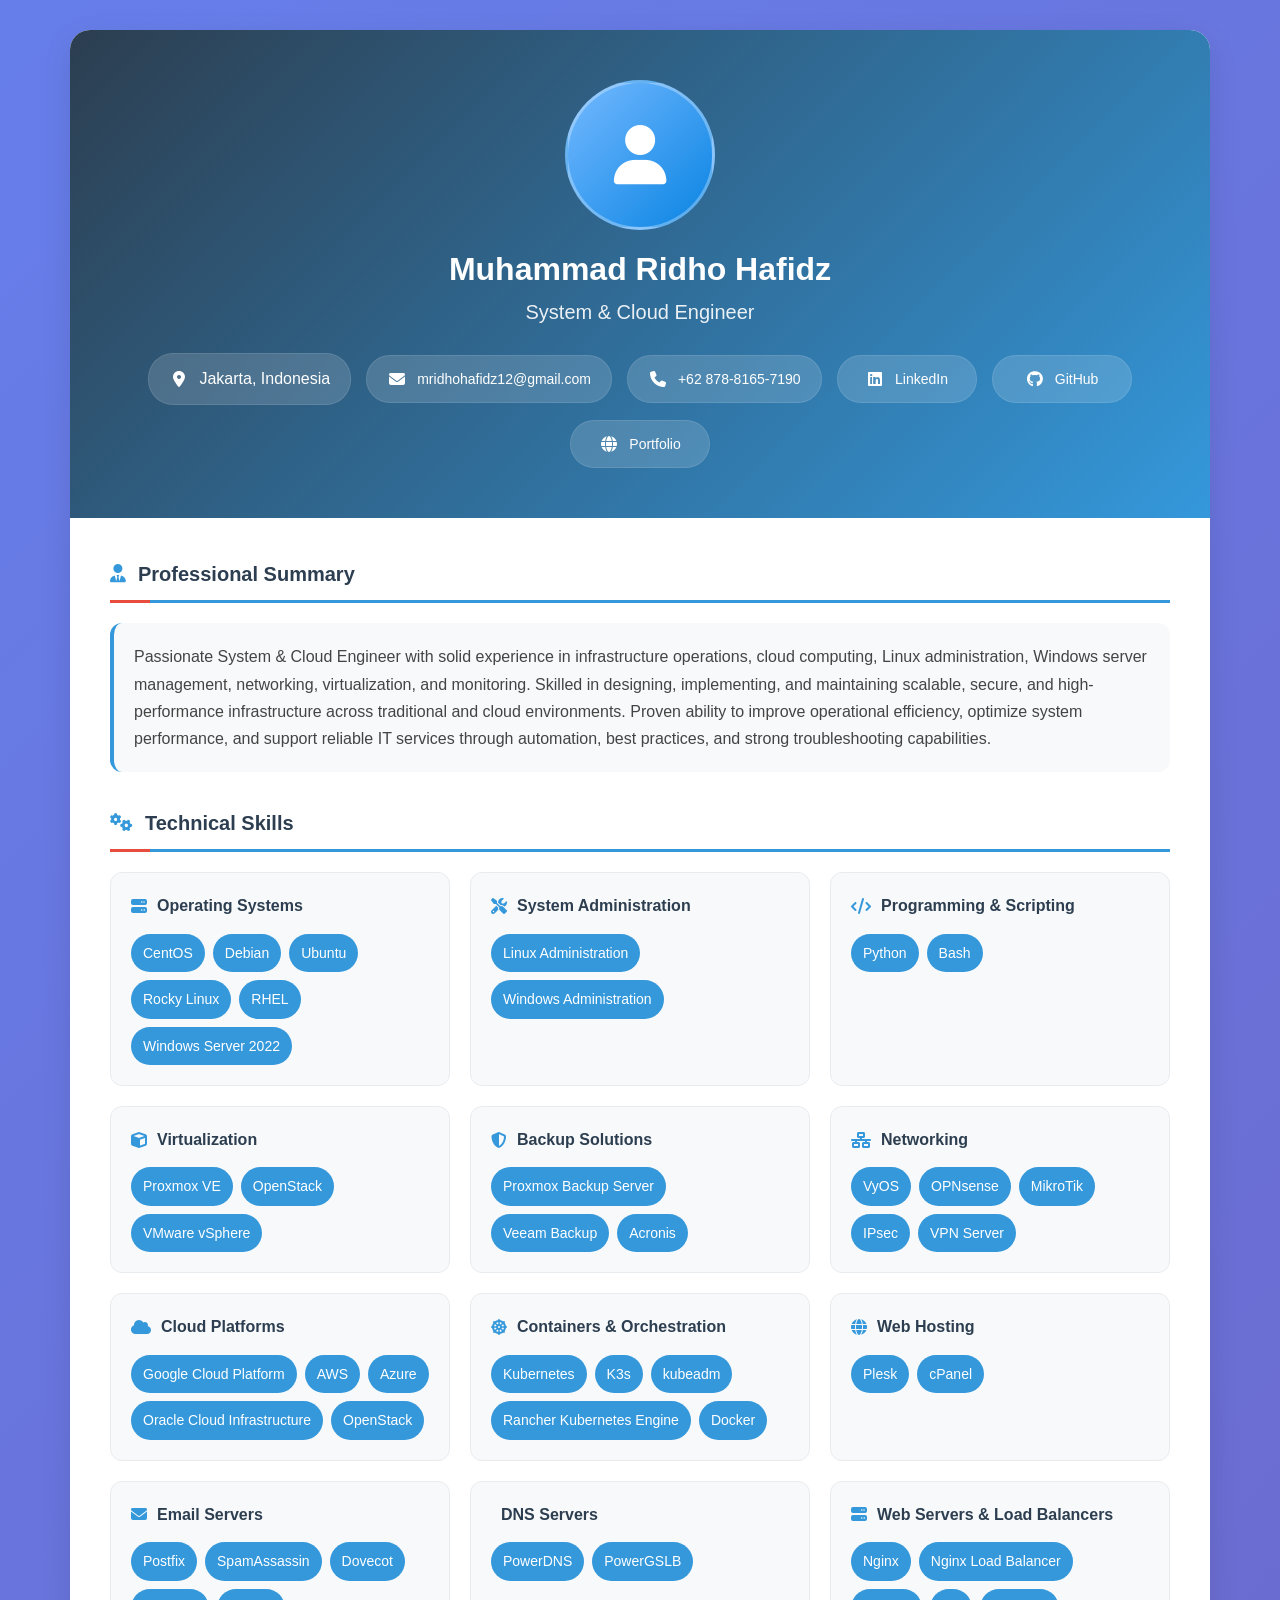
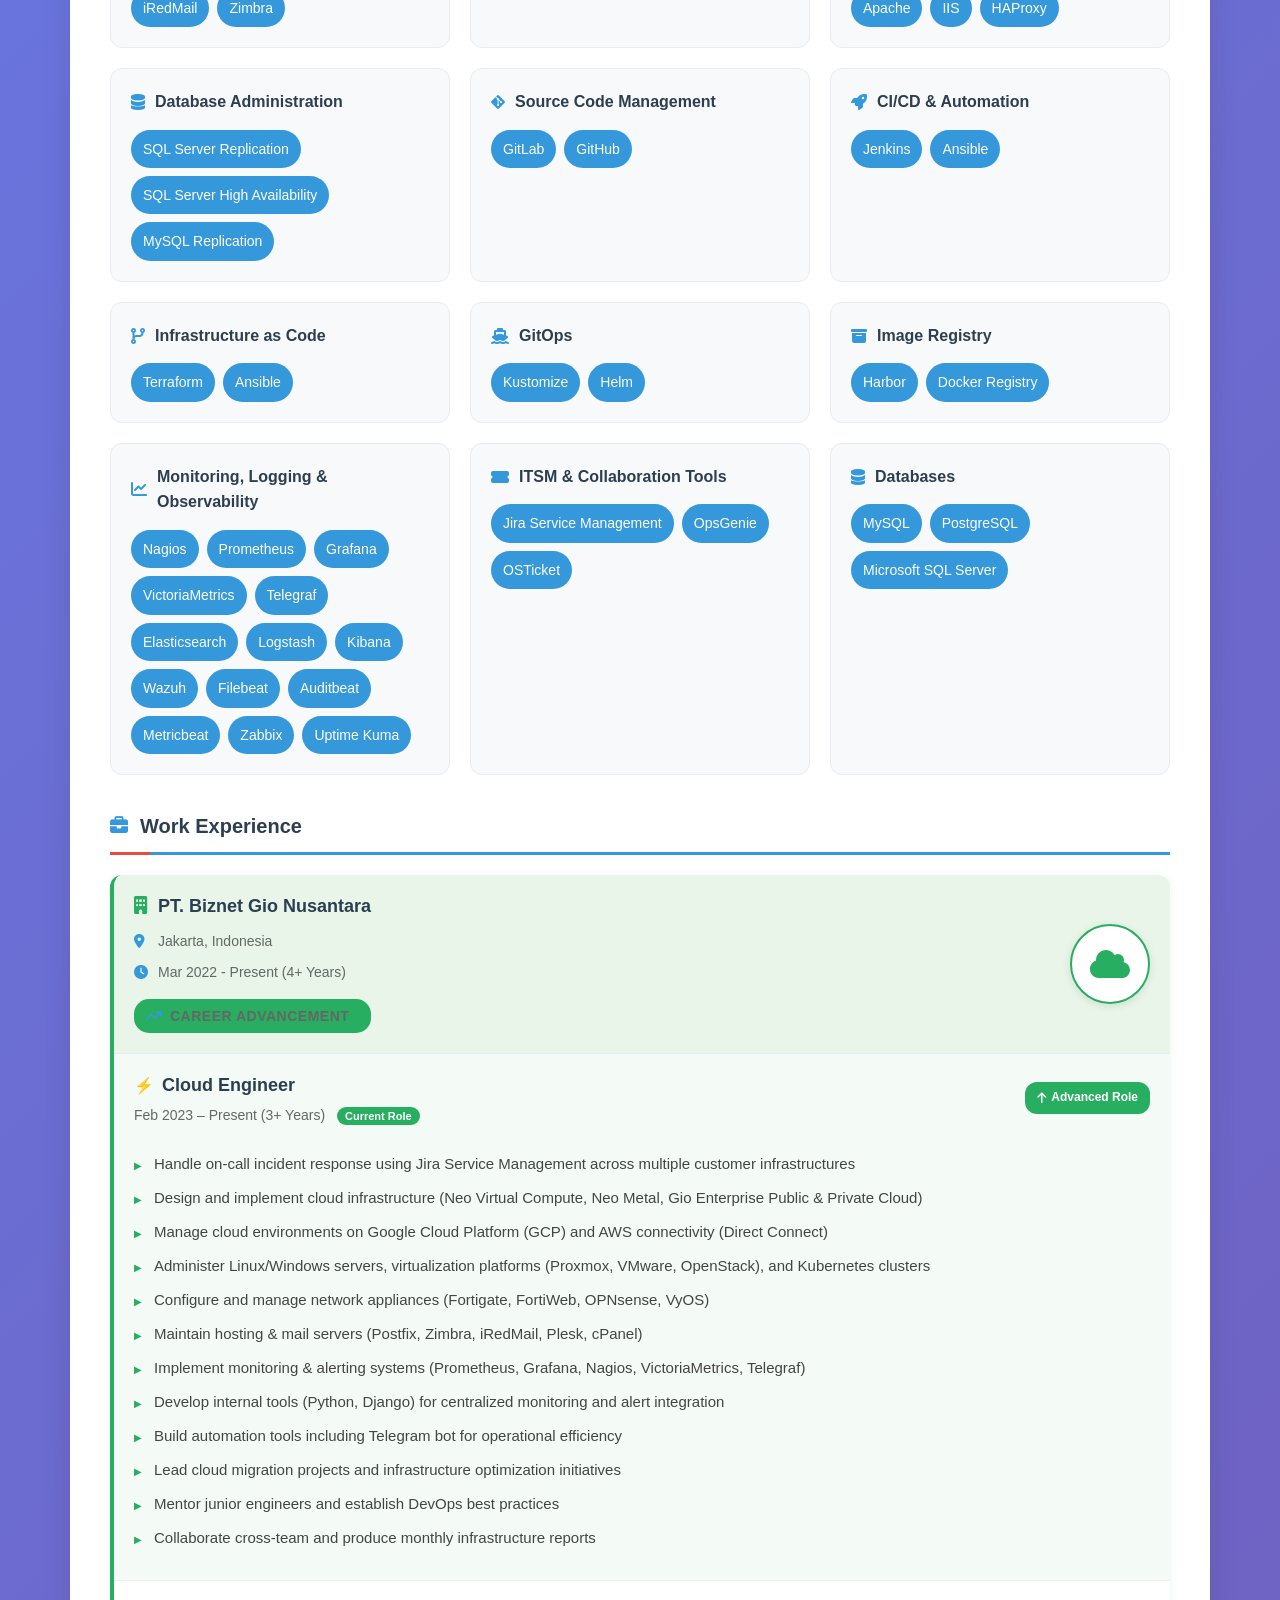
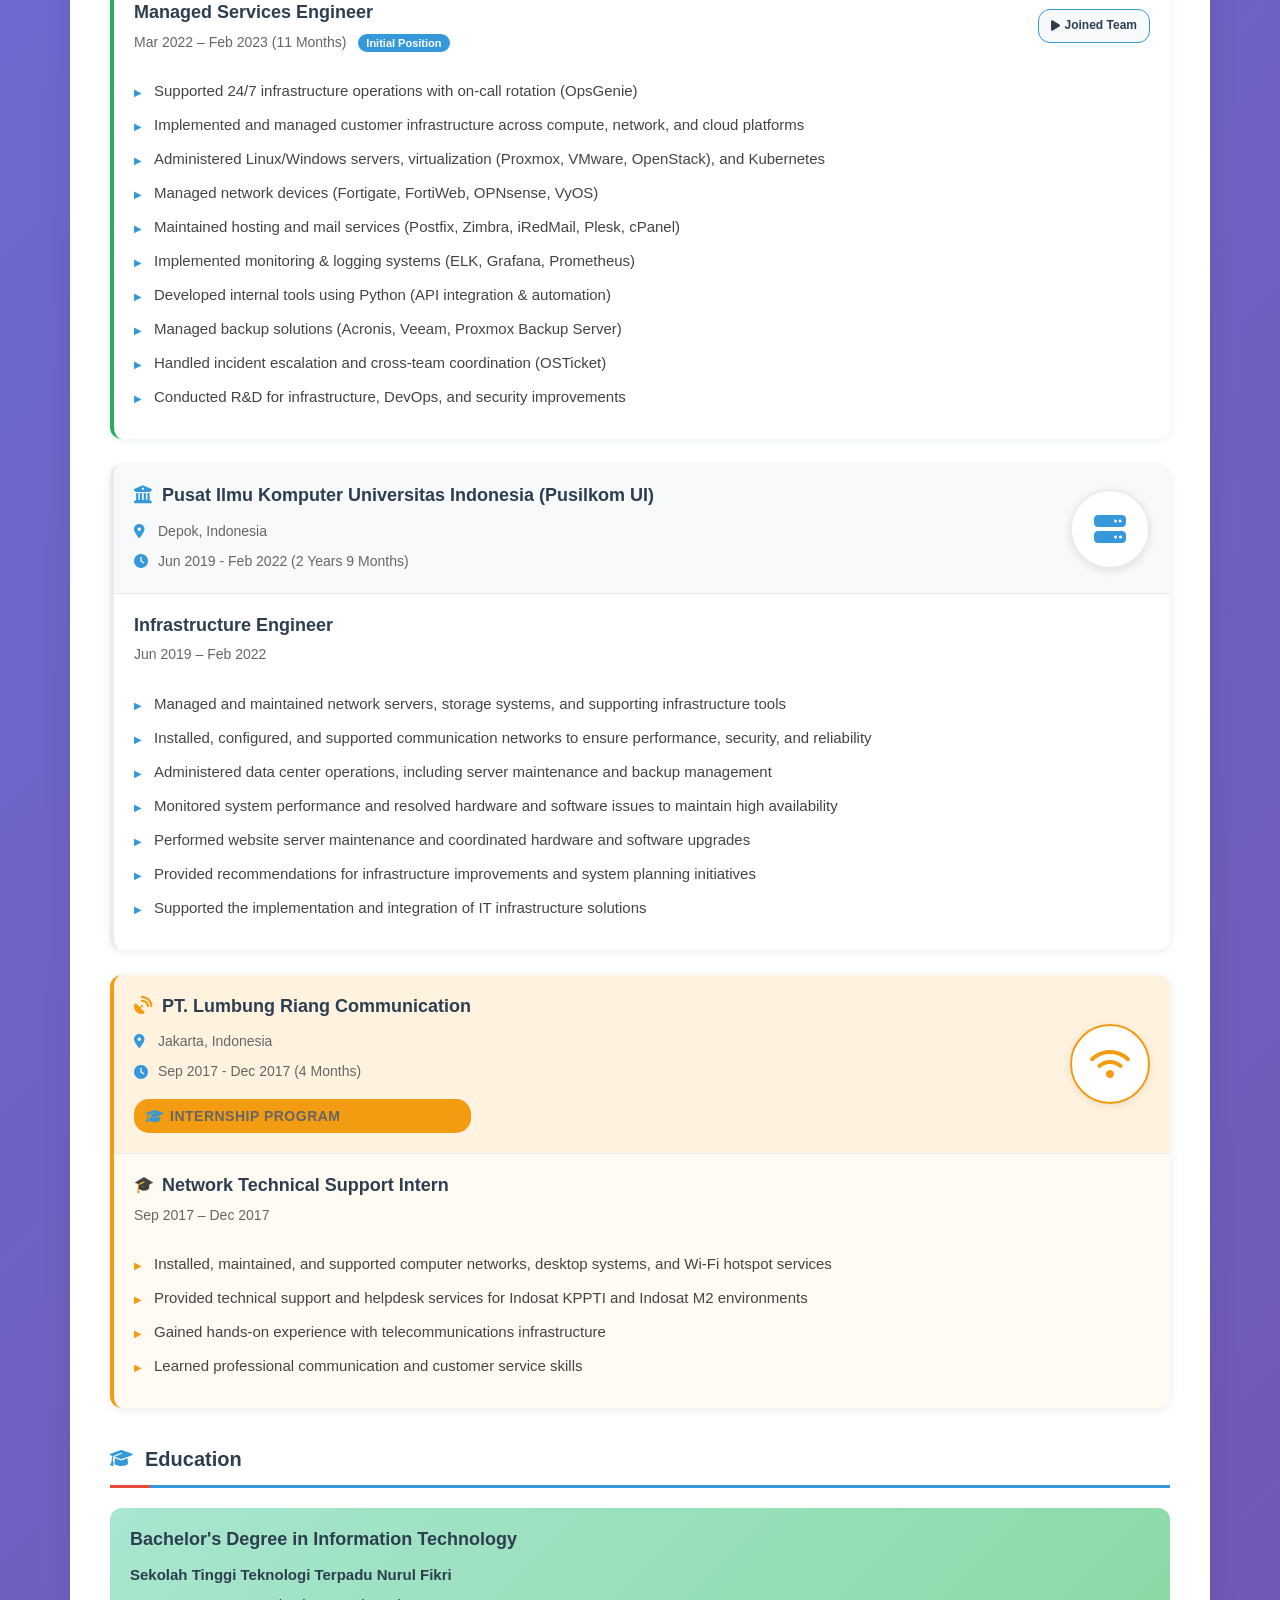
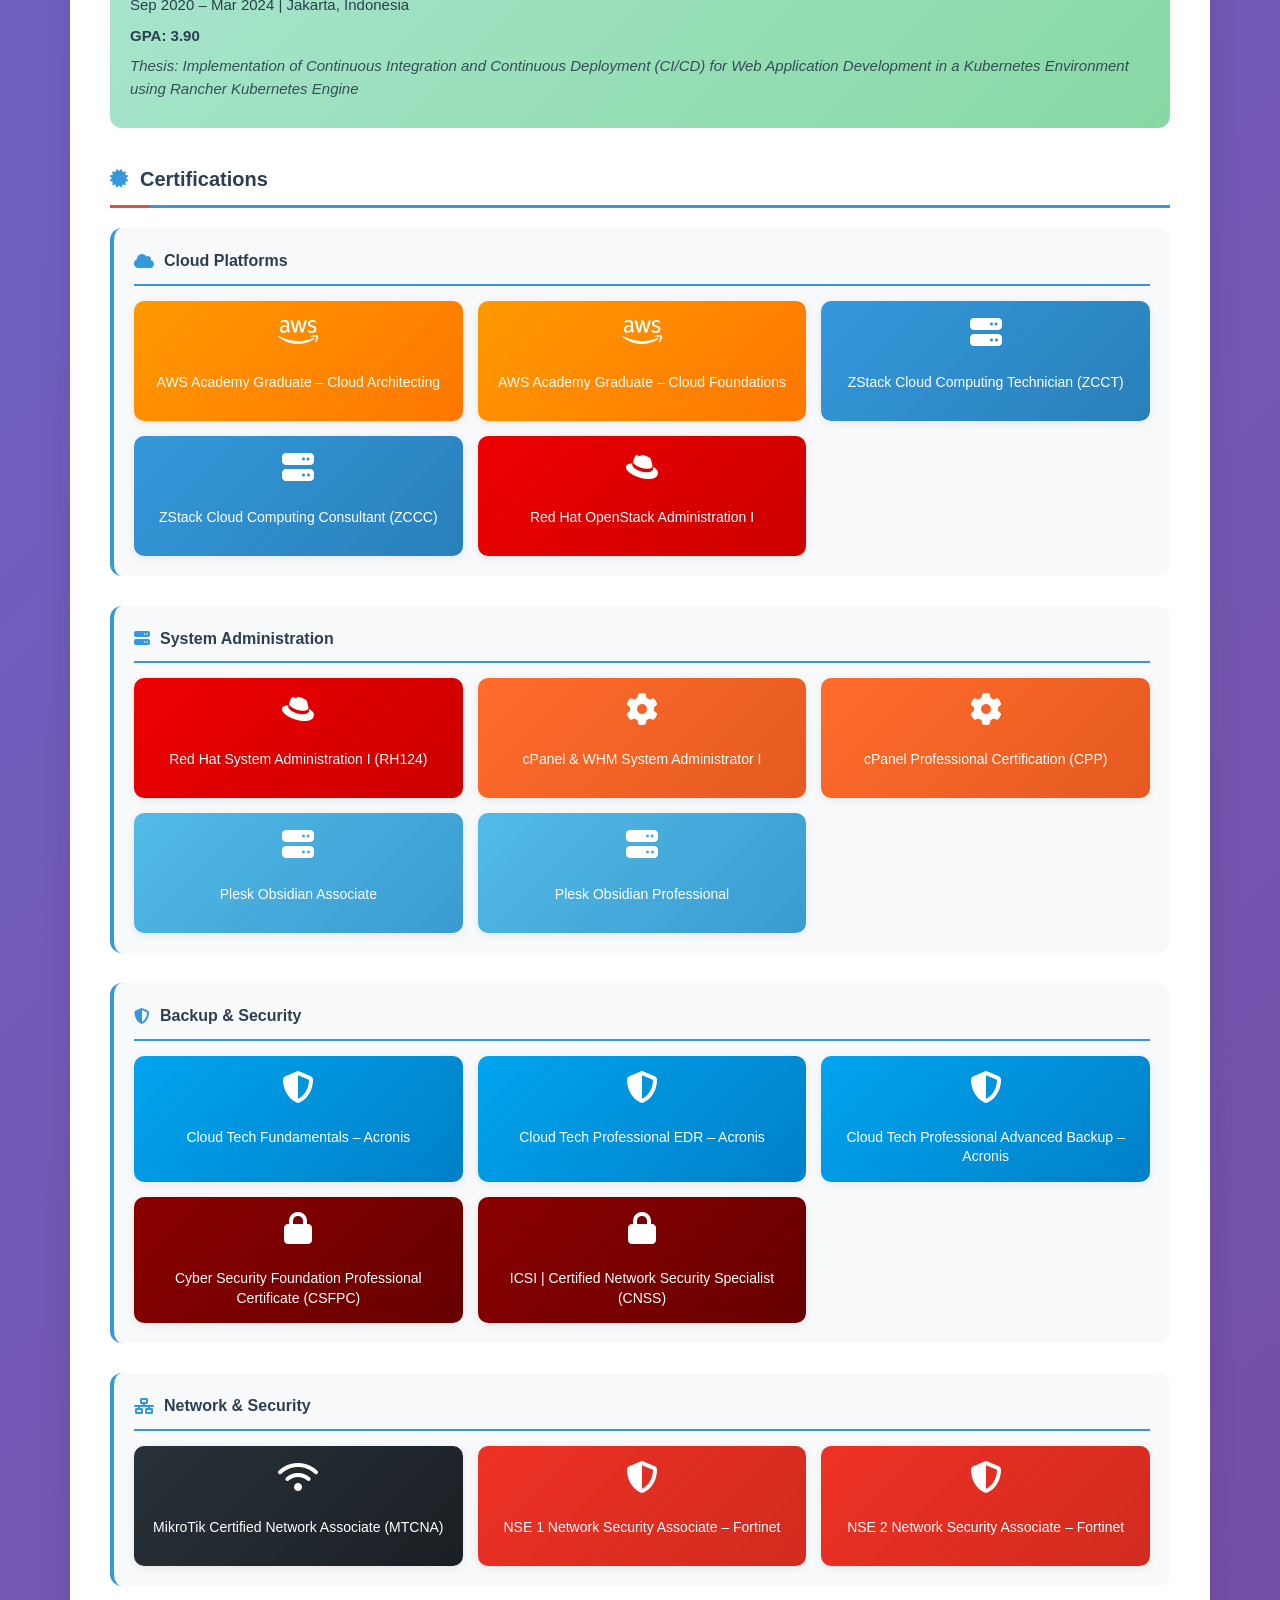
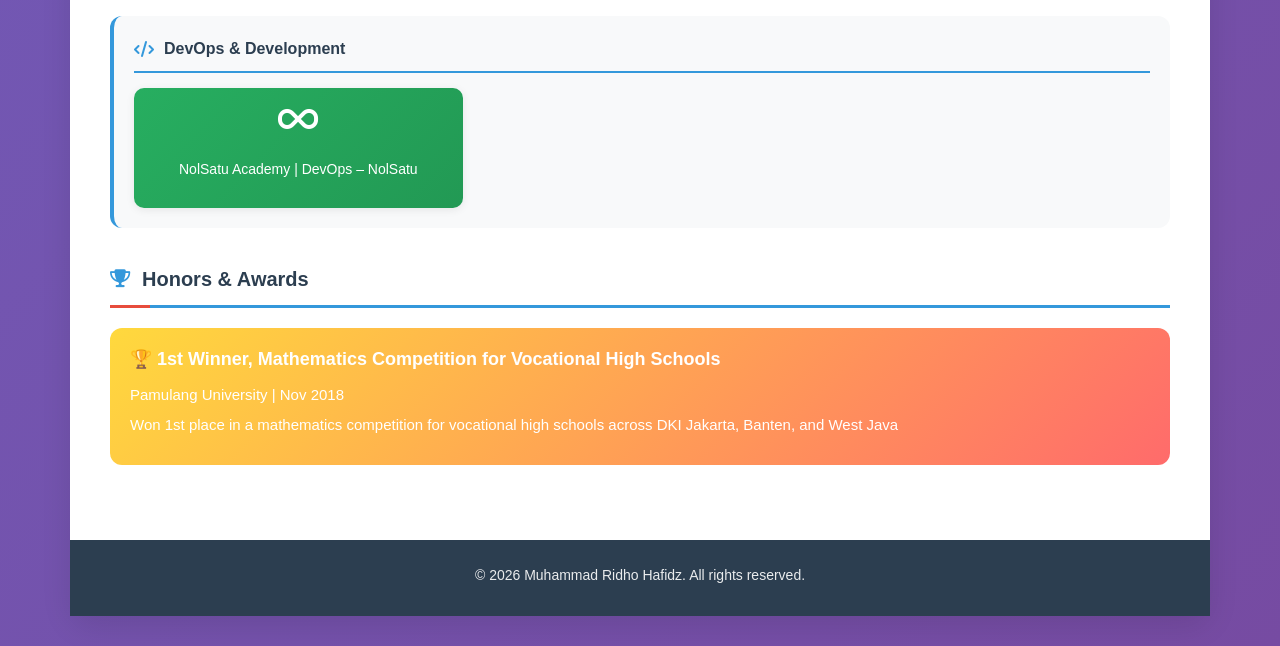
==== index.html @ f173a44b "Initial commit: Professional portfolio 2026" ====
<!DOCTYPE html>
<html lang="id">
<head>
    <meta charset="UTF-8">
    <meta name="viewport" content="width=device-width, initial-scale=1.0">
    <title>Muhammad Ridho Hafidz - System & Cloud Engineer</title>
    <meta name="description" content="Professional portfolio of Muhammad Ridho Hafidz, System & Cloud Engineer with expertise in infrastructure operations, cloud computing, and DevOps.">
    <meta name="keywords" content="System Engineer, Cloud Engineer, DevOps, Infrastructure, Kubernetes, AWS, GCP">
    <meta name="author" content="Muhammad Ridho Hafidz">
    
    <!-- Open Graph Meta Tags -->
    <meta property="og:title" content="Muhammad Ridho Hafidz - System & Cloud Engineer">
    <meta property="og:description" content="Professional portfolio showcasing expertise in cloud infrastructure and system administration">
    <meta property="og:type" content="website">
    <meta property="og:url" content="https://dosys.my.id">
    
    <!-- Favicon -->
    <link rel="icon" type="image/x-icon" href="data:image/svg+xml,<svg xmlns='http://www.w3.org/2000/svg' viewBox='0 0 100 100'><text y='.9em' font-size='90'>⚡</text></svg>">
    
    <!-- External CSS -->
    <link rel="stylesheet" href="https://cdnjs.cloudflare.com/ajax/libs/font-awesome/6.4.0/css/all.min.css">
    <link rel="stylesheet" href="assets/css/mobile.css">
</head>
<body>
    <div class="container">
        <div class="profile-card">
            <!-- Header -->
            <header class="header">
                <div class="profile-img">
                    <i class="fas fa-user"></i>
                </div>
                <h1>Muhammad Ridho Hafidz</h1>
                <h2>System & Cloud Engineer</h2>
                <div class="contact-info">
                    <div class="contact-item">
                        <i class="fas fa-map-marker-alt"></i>
                        <span>Jakarta, Indonesia</span>
                    </div>
                    <div class="contact-item">
                        <i class="fas fa-envelope"></i>
                        <a href="mailto:mridhohafidz12@gmail.com">mridhohafidz12@gmail.com</a>
                    </div>
                    <div class="contact-item">
                        <i class="fas fa-phone"></i>
                        <a href="tel:+6287881657190">+62 878-8165-7190</a>
                    </div>
                    <div class="contact-item">
                        <i class="fab fa-linkedin"></i>
                        <a href="https://linkedin.com/in/ridhohafidz" target="_blank" rel="noopener">LinkedIn</a>
                    </div>
                    <div class="contact-item">
                        <i class="fab fa-github"></i>
                        <a href="https://github.com/ridhohafidz" target="_blank" rel="noopener">GitHub</a>
                    </div>
                    <div class="contact-item">
                        <i class="fas fa-globe"></i>
                        <a href="http://dosys.my.id" target="_blank" rel="noopener">Portfolio</a>
                    </div>
                </div>
            </header>

            <!-- Main Content -->
            <main class="content">
                <!-- Professional Summary -->
                <section class="section">
                    <h3><i class="fas fa-user-tie"></i> Professional Summary</h3>
                    <div class="summary">
                        Passionate System & Cloud Engineer with solid experience in infrastructure operations, cloud computing, Linux administration, Windows server management, networking, virtualization, and monitoring. Skilled in designing, implementing, and maintaining scalable, secure, and high-performance infrastructure across traditional and cloud environments. Proven ability to improve operational efficiency, optimize system performance, and support reliable IT services through automation, best practices, and strong troubleshooting capabilities.
                    </div>
                </section>

                <!-- Technical Skills -->
                <section class="section">
                    <h3><i class="fas fa-cogs"></i> Technical Skills</h3>
                    <div class="skills-grid">
                        <div class="skill-category">
                            <h4><i class="fas fa-server"></i> Operating Systems</h4>
                            <div class="skill-tags">
                                <span class="skill-tag">CentOS</span>
                                <span class="skill-tag">Debian</span>
                                <span class="skill-tag">Ubuntu</span>
                                <span class="skill-tag">Rocky Linux</span>
                                <span class="skill-tag">RHEL</span>
                                <span class="skill-tag">Windows Server 2022</span>
                            </div>
                        </div>
                        
                        <div class="skill-category">
                            <h4><i class="fas fa-tools"></i> System Administration</h4>
                            <div class="skill-tags">
                                <span class="skill-tag">Linux Administration</span>
                                <span class="skill-tag">Windows Administration</span>
                            </div>
                        </div>

                        <div class="skill-category">
                            <h4><i class="fas fa-code"></i> Programming & Scripting</h4>
                            <div class="skill-tags">
                                <span class="skill-tag">Python</span>
                                <span class="skill-tag">Bash</span>
                            </div>
                        </div>

                        <div class="skill-category">
                            <h4><i class="fas fa-cube"></i> Virtualization</h4>
                            <div class="skill-tags">
                                <span class="skill-tag">Proxmox VE</span>
                                <span class="skill-tag">OpenStack</span>
                                <span class="skill-tag">VMware vSphere</span>
                            </div>
                        </div>

                        <div class="skill-category">
                            <h4><i class="fas fa-shield-alt"></i> Backup Solutions</h4>
                            <div class="skill-tags">
                                <span class="skill-tag">Proxmox Backup Server</span>
                                <span class="skill-tag">Veeam Backup</span>
                                <span class="skill-tag">Acronis</span>
                            </div>
                        </div>
                        
                        <div class="skill-category">
                            <h4><i class="fas fa-network-wired"></i> Networking</h4>
                            <div class="skill-tags">
                                <span class="skill-tag">VyOS</span>
                                <span class="skill-tag">OPNsense</span>
                                <span class="skill-tag">MikroTik</span>
                                <span class="skill-tag">IPsec</span>
                                <span class="skill-tag">VPN Server</span>
                            </div>
                        </div>
                        
                        <div class="skill-category">
                            <h4><i class="fas fa-cloud"></i> Cloud Platforms</h4>
                            <div class="skill-tags">
                                <span class="skill-tag">Google Cloud Platform</span>
                                <span class="skill-tag">AWS</span>
                                <span class="skill-tag">Azure</span>
                                <span class="skill-tag">Oracle Cloud Infrastructure</span>
                                <span class="skill-tag">OpenStack</span>
                            </div>
                        </div>
                        
                        <div class="skill-category">
                            <h4><i class="fas fa-dharmachakra"></i> Containers & Orchestration</h4>
                            <div class="skill-tags">
                                <span class="skill-tag">Kubernetes</span>
                                <span class="skill-tag">K3s</span>
                                <span class="skill-tag">kubeadm</span>
                                <span class="skill-tag">Rancher Kubernetes Engine</span>
                                <span class="skill-tag">Docker</span>
                            </div>
                        </div>

                        <div class="skill-category">
                            <h4><i class="fas fa-globe"></i> Web Hosting</h4>
                            <div class="skill-tags">
                                <span class="skill-tag">Plesk</span>
                                <span class="skill-tag">cPanel</span>
                            </div>
                        </div>

                        <div class="skill-category">
                            <h4><i class="fas fa-envelope"></i> Email Servers</h4>
                            <div class="skill-tags">
                                <span class="skill-tag">Postfix</span>
                                <span class="skill-tag">SpamAssassin</span>
                                <span class="skill-tag">Dovecot</span>
                                <span class="skill-tag">iRedMail</span>
                                <span class="skill-tag">Zimbra</span>
                            </div>
                        </div>

                        <div class="skill-category">
                            <h4><i class="fas fa-dns"></i> DNS Servers</h4>
                            <div class="skill-tags">
                                <span class="skill-tag">PowerDNS</span>
                                <span class="skill-tag">PowerGSLB</span>
                            </div>
                        </div>

                        <div class="skill-category">
                            <h4><i class="fas fa-server"></i> Web Servers & Load Balancers</h4>
                            <div class="skill-tags">
                                <span class="skill-tag">Nginx</span>
                                <span class="skill-tag">Nginx Load Balancer</span>
                                <span class="skill-tag">Apache</span>
                                <span class="skill-tag">IIS</span>
                                <span class="skill-tag">HAProxy</span>
                            </div>
                        </div>

                        <div class="skill-category">
                            <h4><i class="fas fa-database"></i> Database Administration</h4>
                            <div class="skill-tags">
                                <span class="skill-tag">SQL Server Replication</span>
                                <span class="skill-tag">SQL Server High Availability</span>
                                <span class="skill-tag">MySQL Replication</span>
                            </div>
                        </div>

                        <div class="skill-category">
                            <h4><i class="fab fa-git-alt"></i> Source Code Management</h4>
                            <div class="skill-tags">
                                <span class="skill-tag">GitLab</span>
                                <span class="skill-tag">GitHub</span>
                            </div>
                        </div>

                        <div class="skill-category">
                            <h4><i class="fas fa-rocket"></i> CI/CD & Automation</h4>
                            <div class="skill-tags">
                                <span class="skill-tag">Jenkins</span>
                                <span class="skill-tag">Ansible</span>
                            </div>
                        </div>

                        <div class="skill-category">
                            <h4><i class="fas fa-code-branch"></i> Infrastructure as Code</h4>
                            <div class="skill-tags">
                                <span class="skill-tag">Terraform</span>
                                <span class="skill-tag">Ansible</span>
                            </div>
                        </div>

                        <div class="skill-category">
                            <h4><i class="fas fa-ship"></i> GitOps</h4>
                            <div class="skill-tags">
                                <span class="skill-tag">Kustomize</span>
                                <span class="skill-tag">Helm</span>
                            </div>
                        </div>

                        <div class="skill-category">
                            <h4><i class="fas fa-archive"></i> Image Registry</h4>
                            <div class="skill-tags">
                                <span class="skill-tag">Harbor</span>
                                <span class="skill-tag">Docker Registry</span>
                            </div>
                        </div>
                        
                        <div class="skill-category">
                            <h4><i class="fas fa-chart-line"></i> Monitoring, Logging & Observability</h4>
                            <div class="skill-tags">
                                <span class="skill-tag">Nagios</span>
                                <span class="skill-tag">Prometheus</span>
                                <span class="skill-tag">Grafana</span>
                                <span class="skill-tag">VictoriaMetrics</span>
                                <span class="skill-tag">Telegraf</span>
                                <span class="skill-tag">Elasticsearch</span>
                                <span class="skill-tag">Logstash</span>
                                <span class="skill-tag">Kibana</span>
                                <span class="skill-tag">Wazuh</span>
                                <span class="skill-tag">Filebeat</span>
                                <span class="skill-tag">Auditbeat</span>
                                <span class="skill-tag">Metricbeat</span>
                                <span class="skill-tag">Zabbix</span>
                                <span class="skill-tag">Uptime Kuma</span>
                            </div>
                        </div>

                        <div class="skill-category">
                            <h4><i class="fas fa-ticket-alt"></i> ITSM & Collaboration Tools</h4>
                            <div class="skill-tags">
                                <span class="skill-tag">Jira Service Management</span>
                                <span class="skill-tag">OpsGenie</span>
                                <span class="skill-tag">OSTicket</span>
                            </div>
                        </div>

                        <div class="skill-category">
                            <h4><i class="fas fa-database"></i> Databases</h4>
                            <div class="skill-tags">
                                <span class="skill-tag">MySQL</span>
                                <span class="skill-tag">PostgreSQL</span>
                                <span class="skill-tag">Microsoft SQL Server</span>
                            </div>
                        </div>
                    </div>
                </section>

                <!-- Work Experience - Company Grouped (2026 VERSION) -->
                <section class="section">
                    <h3><i class="fas fa-briefcase"></i> Work Experience</h3>
                    
                    <!-- Current Company -->
                    <div class="company-section current-company">
                        <div class="company-header">
                            <div class="company-info">
                                <h4><i class="fas fa-building"></i> PT. Biznet Gio Nusantara</h4>
                                <div class="company-details">
                                    <span class="location"><i class="fas fa-map-marker-alt"></i> Jakarta, Indonesia</span>
                                    <span class="tenure"><i class="fas fa-clock"></i> Mar 2022 - Present (4+ Years)</span>
                                    <span class="promotion-badge"><i class="fas fa-arrow-trend-up"></i> Career Advancement</span>
                                </div>
                            </div>
                            <div class="company-logo">
                                <i class="fas fa-cloud"></i>
                            </div>
                        </div>

                        <div class="positions-timeline">
                            <!-- Current Position -->
                            <article class="position-item current">
                                <div class="position-header">
                                    <div class="position-info">
                                        <div class="job-title">Cloud Engineer</div>
                                        <div class="duration">
                                            Feb 2023 – Present (3+ Years)
                                            <span class="duration-badge current">Current Role</span>
                                        </div>
                                    </div>
                                    <div class="promotion-indicator">
                                        <i class="fas fa-arrow-up"></i>
                                        <span>Advanced Role</span>
                                    </div>
                                </div>
                                <ul class="job-duties">
                                    <li>Handle on-call incident response using Jira Service Management across multiple customer infrastructures</li>
                                    <li>Design and implement cloud infrastructure (Neo Virtual Compute, Neo Metal, Gio Enterprise Public & Private Cloud)</li>
                                    <li>Manage cloud environments on Google Cloud Platform (GCP) and AWS connectivity (Direct Connect)</li>
                                    <li>Administer Linux/Windows servers, virtualization platforms (Proxmox, VMware, OpenStack), and Kubernetes clusters</li>
                                    <li>Configure and manage network appliances (Fortigate, FortiWeb, OPNsense, VyOS)</li>
                                    <li>Maintain hosting & mail servers (Postfix, Zimbra, iRedMail, Plesk, cPanel)</li>
                                    <li>Implement monitoring & alerting systems (Prometheus, Grafana, Nagios, VictoriaMetrics, Telegraf)</li>
                                    <li>Develop internal tools (Python, Django) for centralized monitoring and alert integration</li>
                                    <li>Build automation tools including Telegram bot for operational efficiency</li>
                                    <li>Lead cloud migration projects and infrastructure optimization initiatives</li>
                                    <li>Mentor junior engineers and establish DevOps best practices</li>
                                    <li>Collaborate cross-team and produce monthly infrastructure reports</li>
                                </ul>
                            </article>

                            <!-- Previous Position - Same Company -->
                            <article class="position-item">
                                <div class="position-header">
                                    <div class="position-info">
                                        <div class="job-title">Managed Services Engineer</div>
                                        <div class="duration">
                                            Mar 2022 – Feb 2023 (11 Months)
                                            <span class="duration-badge">Initial Position</span>
                                        </div>
                                    </div>
                                    <div class="starting-indicator">
                                        <i class="fas fa-play"></i>
                                        <span>Joined Team</span>
                                    </div>
                                </div>
                                <ul class="job-duties">
                                    <li>Supported 24/7 infrastructure operations with on-call rotation (OpsGenie)</li>
                                    <li>Implemented and managed customer infrastructure across compute, network, and cloud platforms</li>
                                    <li>Administered Linux/Windows servers, virtualization (Proxmox, VMware, OpenStack), and Kubernetes</li>
                                    <li>Managed network devices (Fortigate, FortiWeb, OPNsense, VyOS)</li>
                                    <li>Maintained hosting and mail services (Postfix, Zimbra, iRedMail, Plesk, cPanel)</li>
                                    <li>Implemented monitoring & logging systems (ELK, Grafana, Prometheus)</li>
                                    <li>Developed internal tools using Python (API integration & automation)</li>
                                    <li>Managed backup solutions (Acronis, Veeam, Proxmox Backup Server)</li>
                                    <li>Handled incident escalation and cross-team coordination (OSTicket)</li>
                                    <li>Conducted R&D for infrastructure, DevOps, and security improvements</li>
                                </ul>
                            </article>
                        </div>
                    </div>

                    <!-- Previous Company -->
                    <div class="company-section">
                        <div class="company-header">
                            <div class="company-info">
                                <h4><i class="fas fa-university"></i> Pusat Ilmu Komputer Universitas Indonesia (Pusilkom UI)</h4>
                                <div class="company-details">
                                    <span class="location"><i class="fas fa-map-marker-alt"></i> Depok, Indonesia</span>
                                    <span class="tenure"><i class="fas fa-clock"></i> Jun 2019 - Feb 2022 (2 Years 9 Months)</span>
                                </div>
                            </div>
                            <div class="company-logo">
                                <i class="fas fa-server"></i>
                            </div>
                        </div>

                        <div class="positions-timeline">
                            <article class="position-item">
                                <div class="position-header">
                                    <div class="position-info">
                                        <div class="job-title">Infrastructure Engineer</div>
                                        <div class="duration">Jun 2019 – Feb 2022</div>
                                    </div>
                                </div>
                                <ul class="job-duties">
                                    <li>Managed and maintained network servers, storage systems, and supporting infrastructure tools</li>
                                    <li>Installed, configured, and supported communication networks to ensure performance, security, and reliability</li>
                                    <li>Administered data center operations, including server maintenance and backup management</li>
                                    <li>Monitored system performance and resolved hardware and software issues to maintain high availability</li>
                                    <li>Performed website server maintenance and coordinated hardware and software upgrades</li>
                                    <li>Provided recommendations for infrastructure improvements and system planning initiatives</li>
                                    <li>Supported the implementation and integration of IT infrastructure solutions</li>
                                </ul>
                            </article>
                        </div>
                    </div>

                    <!-- First Company/Internship -->
                    <div class="company-section internship">
                        <div class="company-header">
                            <div class="company-info">
                                <h4><i class="fas fa-satellite-dish"></i> PT. Lumbung Riang Communication</h4>
                                <div class="company-details">
                                    <span class="location"><i class="fas fa-map-marker-alt"></i> Jakarta, Indonesia</span>
                                    <span class="tenure"><i class="fas fa-clock"></i> Sep 2017 - Dec 2017 (4 Months)</span>
                                    <span class="internship-badge"><i class="fas fa-graduation-cap"></i> Internship Program</span>
                                </div>
                            </div>
                            <div class="company-logo">
                                <i class="fas fa-wifi"></i>
                            </div>
                        </div>

                        <div class="positions-timeline">
                            <article class="position-item intern">
                                <div class="position-header">
                                    <div class="position-info">
                                        <div class="job-title">Network Technical Support Intern</div>
                                        <div class="duration">Sep 2017 – Dec 2017</div>
                                    </div>
                                </div>
                                <ul class="job-duties">
                                    <li>Installed, maintained, and supported computer networks, desktop systems, and Wi-Fi hotspot services</li>
                                    <li>Provided technical support and helpdesk services for Indosat KPPTI and Indosat M2 environments</li>
                                    <li>Gained hands-on experience with telecommunications infrastructure</li>
                                    <li>Learned professional communication and customer service skills</li>
                                </ul>
                            </article>
                        </div>
                    </div>
                </section>

                <!-- Education -->
                <section class="section">
                    <h3><i class="fas fa-graduation-cap"></i> Education</h3>
                    <div class="education-card">
                        <h4>Bachelor's Degree in Information Technology</h4>
                        <p><strong>Sekolah Tinggi Teknologi Terpadu Nurul Fikri</strong></p>
                        <p>Sep 2020 – Mar 2024 | Jakarta, Indonesia</p>
                        <p><strong>GPA: 3.90</strong></p>
                        <p><em>Thesis: Implementation of Continuous Integration and Continuous Deployment (CI/CD) for Web Application Development in a Kubernetes Environment using Rancher Kubernetes Engine</em></p>
                    </div>
                </section>

                <!-- Certifications - Complete -->
                <section class="section">
                    <h3><i class="fas fa-certificate"></i> Certifications</h3>

                    <!-- Cloud Platforms -->
                    <div class="cert-category">
                        <h4><i class="fas fa-cloud"></i> Cloud Platforms</h4>
                        <div class="cert-grid">
                            <div class="cert-item aws">
                                <i class="fab fa-aws"></i>
                                <span>AWS Academy Graduate – Cloud Architecting</span>
                            </div>
                            <div class="cert-item aws">
                                <i class="fab fa-aws"></i>
                                <span>AWS Academy Graduate – Cloud Foundations</span>
                            </div>
                            <div class="cert-item cloud">
                                <i class="fas fa-server"></i>
                                <span>ZStack Cloud Computing Technician (ZCCT)</span>
                            </div>
                            <div class="cert-item cloud">
                                <i class="fas fa-server"></i>
                                <span>ZStack Cloud Computing Consultant (ZCCC)</span>
                            </div>
                            <div class="cert-item redhat">
                                <i class="fab fa-redhat"></i>
                                <span>Red Hat OpenStack Administration I</span>
                            </div>
                        </div>
                    </div>

                    <!-- System Administration -->
                    <div class="cert-category">
                        <h4><i class="fas fa-server"></i> System Administration</h4>
                        <div class="cert-grid">
                            <div class="cert-item redhat">
                                <i class="fab fa-redhat"></i>
                                <span>Red Hat System Administration I (RH124)</span>
                            </div>
                            <div class="cert-item cpanel">
                                <i class="fas fa-cog"></i>
                                <span>cPanel & WHM System Administrator I</span>
                            </div>
                            <div class="cert-item cpanel">
                                <i class="fas fa-cog"></i>
                                <span>cPanel Professional Certification (CPP)</span>
                            </div>
                            <div class="cert-item plesk">
                                <i class="fas fa-server"></i>
                                <span>Plesk Obsidian Associate</span>
                            </div>
                            <div class="cert-item plesk">
                                <i class="fas fa-server"></i>
                                <span>Plesk Obsidian Professional</span>
                            </div>
                        </div>
                    </div>

                    <!-- Backup & Security -->
                    <div class="cert-category">
                        <h4><i class="fas fa-shield-alt"></i> Backup & Security</h4>
                        <div class="cert-grid">
                            <div class="cert-item acronis">
                                <i class="fas fa-shield-alt"></i>
                                <span>Cloud Tech Fundamentals – Acronis</span>
                            </div>
                            <div class="cert-item acronis">
                                <i class="fas fa-shield-alt"></i>
                                <span>Cloud Tech Professional EDR – Acronis</span>
                            </div>
                            <div class="cert-item acronis">
                                <i class="fas fa-shield-alt"></i>
                                <span>Cloud Tech Professional Advanced Backup – Acronis</span>
                            </div>
                            <div class="cert-item security">
                                <i class="fas fa-lock"></i>
                                <span>Cyber Security Foundation Professional Certificate (CSFPC)</span>
                            </div>
                            <div class="cert-item security">
                                <i class="fas fa-lock"></i>
                                <span>ICSI | Certified Network Security Specialist (CNSS)</span>
                            </div>
                        </div>
                    </div>

                    <!-- Network & Security -->
                    <div class="cert-category">
                        <h4><i class="fas fa-network-wired"></i> Network & Security</h4>
                        <div class="cert-grid">
                            <div class="cert-item mikrotik">
                                <i class="fas fa-wifi"></i>
                                <span>MikroTik Certified Network Associate (MTCNA)</span>
                            </div>
                            <div class="cert-item fortinet">
                                <i class="fas fa-shield-alt"></i>
                                <span>NSE 1 Network Security Associate – Fortinet</span>
                            </div>
                            <div class="cert-item fortinet">
                                <i class="fas fa-shield-alt"></i>
                                <span>NSE 2 Network Security Associate – Fortinet</span>
                            </div>
                        </div>
                    </div>

                    <!-- DevOps & Development -->
                    <div class="cert-category">
                        <h4><i class="fas fa-code"></i> DevOps & Development</h4>
                        <div class="cert-grid">
                            <div class="cert-item devops">
                                <i class="fas fa-infinity"></i>
                                <span>NolSatu Academy | DevOps – NolSatu</span>
                            </div>
                        </div>
                    </div>
                </section>

                <!-- Honors & Awards -->
                <section class="section">
                    <h3><i class="fas fa-trophy"></i> Honors & Awards</h3>
                    <div class="award-card">
                        <h4>🏆 1st Winner, Mathematics Competition for Vocational High Schools</h4>
                        <p>Pamulang University | Nov 2018</p>
                        <p>Won 1st place in a mathematics competition for vocational high schools across DKI Jakarta, Banten, and West Java</p>
                    </div>
                </section>
            </main>

            <!-- Footer -->
            <footer class="footer">
                <p>&copy; 2026 Muhammad Ridho Hafidz. All rights reserved.</p>
            </footer>
        </div>
    </div>

    <!-- External JavaScript -->
    <script src="assets/js/script.js"></script>
</body>
</html>
---- assets/css/mobile.css ----
/* ===================================
   MOBILE-FIRST PORTFOLIO CSS
   100% OPTIMIZED FOR MOBILE UX
   ================================== */

/* RESET & BASE */
* {
    margin: 0;
    padding: 0;
    box-sizing: border-box;
    -webkit-tap-highlight-color: transparent;
}

html {
    font-size: 16px;
    -webkit-text-size-adjust: 100%;
    scroll-behavior: smooth;
}

body {
    font-family: -apple-system, BlinkMacSystemFont, "Segoe UI", Roboto, "Helvetica Neue", Arial, sans-serif;
    line-height: 1.6;
    color: #333;
    background: linear-gradient(135deg, #667eea 0%, #764ba2 100%);
    margin: 0;
    padding: 0;
    min-height: 100vh;
    -webkit-font-smoothing: antialiased;
}

/* ===================================
   MOBILE CONTAINER
   ================================== */
.container {
    width: 100%;
    min-height: 100vh;
    padding: 0;
    margin: 0;
}

.profile-card {
    background: #ffffff;
    margin: 0;
    min-height: 100vh;
    border-radius: 0;
    box-shadow: none;
}

/* ===================================
   MOBILE HEADER
   ================================== */
.header {
    background: linear-gradient(135deg, #2c3e50 0%, #3498db 100%);
    color: white;
    padding: 30px 20px;
    text-align: center;
}

.profile-img {
    width: 100px;
    height: 100px;
    border-radius: 50%;
    background: linear-gradient(135deg, #74b9ff, #0984e3);
    margin: 0 auto 20px;
    display: flex;
    align-items: center;
    justify-content: center;
    font-size: 40px;
    color: white;
    border: 3px solid rgba(255,255,255,0.3);
}

.header h1 {
    font-size: 24px;
    font-weight: 700;
    margin-bottom: 8px;
    line-height: 1.2;
}

.header h2 {
    font-size: 16px;
    font-weight: 400;
    opacity: 0.9;
    margin-bottom: 25px;
}

/* MOBILE CONTACT - STACKED LAYOUT */
.contact-info {
    display: flex;
    flex-direction: column;
    gap: 12px;
    align-items: center;
    max-width: 280px;
    margin: 0 auto;
}

.contact-item {
    display: flex;
    align-items: center;
    justify-content: center;
    gap: 10px;
    background: rgba(255,255,255,0.15);
    padding: 12px 20px;
    border-radius: 25px;
    width: 100%;
    min-height: 48px;
    transition: all 0.2s ease;
    cursor: pointer;
    border: 1px solid rgba(255,255,255,0.1);
}

.contact-item:active {
    background: rgba(255,255,255,0.25);
    transform: scale(0.98);
}

.contact-item a {
    color: white;
    text-decoration: none;
    font-size: 14px;
    font-weight: 500;
}

.contact-item i {
    font-size: 16px;
    width: 20px;
    text-align: center;
}

/* ===================================
   MOBILE CONTENT
   ================================== */
.content {
    padding: 25px 20px;
}

.section {
    margin-bottom: 35px;
}

.section h3 {
    color: #2c3e50;
    font-size: 20px;
    font-weight: 700;
    margin-bottom: 20px;
    padding-bottom: 10px;
    border-bottom: 3px solid #3498db;
    display: flex;
    align-items: center;
    gap: 12px;
    position: relative;
}

.section h3::after {
    content: '';
    position: absolute;
    bottom: -3px;
    left: 0;
    width: 40px;
    height: 3px;
    background: #e74c3c;
}

.section h3 i {
    color: #3498db;
    font-size: 18px;
}

/* ===================================
   MOBILE PROFESSIONAL SUMMARY
   ================================== */
.summary {
    background: #f8f9fa;
    padding: 20px;
    border-radius: 12px;
    border-left: 4px solid #3498db;
    font-size: 16px;
    line-height: 1.7;
    text-align: left;
    color: #444;
}

/* ===================================
   MOBILE SKILLS
   ================================== */
.skills-grid {
    display: flex;
    flex-direction: column;
    gap: 20px;
}

.skill-category {
    background: #f8f9fa;
    padding: 20px;
    border-radius: 12px;
    border: 1px solid #e9ecef;
}

.skill-category h4 {
    color: #2c3e50;
    font-size: 16px;
    font-weight: 600;
    margin-bottom: 15px;
    display: flex;
    align-items: center;
    gap: 10px;
}

.skill-category h4 i {
    color: #3498db;
    font-size: 16px;
}

.skill-tags {
    display: flex;
    flex-wrap: wrap;
    gap: 8px;
}

.skill-tag {
    background: #3498db;
    color: white;
    padding: 8px 12px;
    border-radius: 20px;
    font-size: 14px;
    font-weight: 500;
    border: none;
    cursor: pointer;
    transition: all 0.2s ease;
    min-height: 36px;
    display: flex;
    align-items: center;
}

.skill-tag:active {
    background: #2980b9;
    transform: scale(0.95);
}

/* ===================================
   MOBILE WORK EXPERIENCE
   ================================== */
.company-section {
    background: white;
    margin-bottom: 25px;
    border-radius: 12px;
    box-shadow: 0 2px 10px rgba(0,0,0,0.08);
    border-left: 4px solid #e9ecef;
    overflow: hidden;
}

.company-section.current-company {
    border-left-color: #27ae60;
    box-shadow: 0 2px 10px rgba(39, 174, 96, 0.1);
}

.company-section.internship {
    border-left-color: #f39c12;
}

.company-header {
    background: #f8f9fa;
    padding: 20px;
    border-bottom: 1px solid #e9ecef;
}

.current-company .company-header {
    background: #e8f5e8;
}

.internship .company-header {
    background: #fff3e0;
}

.company-info h4 {
    color: #2c3e50;
    font-size: 18px;
    font-weight: 700;
    line-height: 1.3;
    margin-bottom: 12px;
    display: flex;
    align-items: flex-start;
    gap: 10px;
}

.company-info h4 i {
    color: #3498db;
    font-size: 18px;
    margin-top: 2px;
    flex-shrink: 0;
}

.current-company .company-info h4 i {
    color: #27ae60;
}

.internship .company-info h4 i {
    color: #f39c12;
}

.company-details {
    display: flex;
    flex-direction: column;
    gap: 8px;
}

.company-details span {
    display: flex;
    align-items: center;
    gap: 8px;
    font-size: 14px;
    color: #666;
}

.company-details i {
    width: 16px;
    font-size: 14px;
    color: #3498db;
    flex-shrink: 0;
}

.company-logo {
    width: 60px;
    height: 60px;
    background: white;
    border-radius: 50%;
    display: flex;
    align-items: center;
    justify-content: center;
    font-size: 24px;
    color: #3498db;
    border: 2px solid #e9ecef;
    margin: 15px auto 0;
    box-shadow: 0 2px 8px rgba(0,0,0,0.1);
}

.current-company .company-logo {
    color: #27ae60;
    border-color: #27ae60;
}

.internship .company-logo {
    color: #f39c12;
    border-color: #f39c12;
}

.promotion-badge, .internship-badge {
    background: #27ae60;
    color: white;
    padding: 6px 12px;
    border-radius: 15px;
    font-size: 12px;
    font-weight: 600;
    text-transform: uppercase;
    letter-spacing: 0.5px;
    display: inline-block;
    margin-top: 8px;
}

.internship-badge {
    background: #f39c12;
}

/* MOBILE POSITIONS */
.position-item {
    padding: 20px;
    border-bottom: 1px solid #f0f0f0;
}

.position-item:last-child {
    border-bottom: none;
}

.position-item.current {
    background: rgba(39, 174, 96, 0.05);
}

.position-item.intern {
    background: rgba(243, 156, 18, 0.05);
}

.position-header {
    margin-bottom: 15px;
}

.job-title {
    color: #2c3e50;
    font-size: 18px;
    font-weight: 700;
    margin-bottom: 8px;
    line-height: 1.3;
    display: flex;
    align-items: center;
    gap: 8px;
}

.position-item.current .job-title::before {
    content: '⚡';
    font-size: 16px;
}

.position-item.intern .job-title::before {
    content: '🎓';
    font-size: 16px;
}

.duration {
    font-size: 14px;
    color: #666;
    margin-bottom: 12px;
    line-height: 1.4;
}

.duration-badge {
    background: #3498db;
    color: white;
    padding: 3px 8px;
    border-radius: 10px;
    font-size: 11px;
    font-weight: 600;
    margin-left: 8px;
}

.duration-badge.current {
    background: #27ae60;
}

.promotion-indicator, .starting-indicator {
    display: inline-flex;
    align-items: center;
    gap: 5px;
    padding: 6px 12px;
    border-radius: 12px;
    font-size: 12px;
    font-weight: 600;
    margin-top: 8px;
}

.promotion-indicator {
    background: #27ae60;
    color: white;
}

.starting-indicator {
    background: #f8f9fa;
    color: #2c3e50;
    border: 1px solid #3498db;
}

/* MOBILE JOB DUTIES */
.job-duties {
    list-style: none;
    margin: 0;
}

.job-duties li {
    font-size: 15px;
    line-height: 1.6;
    margin-bottom: 10px;
    padding-left: 20px;
    position: relative;
    text-align: left;
    color: #444;
}

.job-duties li::before {
    content: '▶';
    color: #3498db;
    font-size: 10px;
    position: absolute;
    left: 0;
    top: 6px;
}

.position-item.current .job-duties li::before {
    color: #27ae60;
}

.position-item.intern .job-duties li::before {
    color: #f39c12;
}

/* ===================================
   MOBILE EDUCATION
   ================================== */
.education-card {
    background: linear-gradient(135deg, #a8e6cf 0%, #88d8a3 100%);
    padding: 20px;
    border-radius: 12px;
    color: #2c3e50;
}

.education-card h4 {
    font-size: 18px;
    font-weight: 700;
    margin-bottom: 12px;
    line-height: 1.3;
}

.education-card p {
    font-size: 15px;
    margin-bottom: 8px;
    line-height: 1.5;
}

.education-card strong {
    font-weight: 600;
}

.education-card em {
    font-style: italic;
    opacity: 0.9;
}

/* ===================================
   MOBILE CERTIFICATIONS
   ================================== */
.cert-category {
    margin-bottom: 30px;
    background: #f8f9fa;
    padding: 20px;
    border-radius: 12px;
    border-left: 4px solid #3498db;
}

.cert-category h4 {
    color: #2c3e50;
    font-size: 16px;
    font-weight: 700;
    margin-bottom: 15px;
    padding-bottom: 10px;
    border-bottom: 2px solid #3498db;
    display: flex;
    align-items: center;
    gap: 10px;
}

.cert-category h4 i {
    color: #3498db;
    font-size: 16px;
}

.cert-grid {
    display: flex;
    flex-direction: column;
    gap: 12px;
}

.cert-item {
    background: white;
    padding: 15px;
    border-radius: 10px;
    box-shadow: 0 2px 8px rgba(0,0,0,0.08);
    display: flex;
    align-items: center;
    gap: 15px;
    cursor: pointer;
    transition: all 0.2s ease;
    min-height: 60px;
}

.cert-item:active {
    transform: translateY(-2px);
    box-shadow: 0 4px 12px rgba(0,0,0,0.12);
}

.cert-item i {
    font-size: 20px;
    width: 30px;
    text-align: center;
    flex-shrink: 0;
}

.cert-item span {
    font-size: 14px;
    line-height: 1.4;
    font-weight: 500;
    text-align: left;
    flex: 1;
}

/* BRAND COLORS */
.cert-item.aws { background: linear-gradient(135deg, #ff9900, #ff7700); color: white; }
.cert-item.redhat { background: linear-gradient(135deg, #ee0000, #cc0000); color: white; }
.cert-item.acronis { background: linear-gradient(135deg, #00a4ef, #0080c7); color: white; }
.cert-item.security { background: linear-gradient(135deg, #8b0000, #660000); color: white; }
.cert-item.mikrotik { background: linear-gradient(135deg, #293239, #1a1f23); color: white; }
.cert-item.fortinet { background: linear-gradient(135deg, #ee3124, #d12b1f); color: white; }
.cert-item.cpanel { background: linear-gradient(135deg, #ff6c2c, #e55a1f); color: white; }
.cert-item.plesk { background: linear-gradient(135deg, #52bbe6, #3a9bd1); color: white; }
.cert-item.cloud { background: linear-gradient(135deg, #3498db, #2980b9); color: white; }
.cert-item.devops { background: linear-gradient(135deg, #27ae60, #229954); color: white; }

/* ===================================
   MOBILE AWARDS
   ================================== */
.award-card {
    background: linear-gradient(135deg, #ffd93d 0%, #ff6b6b 100%);
    padding: 20px;
    border-radius: 12px;
    color: white;
}

.award-card h4 {
    font-size: 18px;
    font-weight: 700;
    margin-bottom: 12px;
    line-height: 1.3;
}

.award-card p {
    font-size: 15px;
    margin-bottom: 8px;
    line-height: 1.5;
    text-align: left;
}

/* ===================================
   MOBILE FOOTER
   ================================== */
.footer {
    background: #2c3e50;
    color: white;
    text-align: center;
    padding: 25px 20px;
}

.footer p {
    font-size: 14px;
    margin-bottom: 5px;
    opacity: 0.9;
    line-height: 1.5;
}

/* ===================================
   TABLET RESPONSIVE (768px+)
   ================================== */
@media (min-width: 768px) {
    .container {
        max-width: 768px;
        margin: 0 auto;
        padding: 20px;
    }
    
    .profile-card {
        border-radius: 20px;
        box-shadow: 0 10px 30px rgba(0,0,0,0.1);
        min-height: auto;
    }
    
    .header {
        padding: 40px;
        border-radius: 20px 20px 0 0;
    }
    
    .profile-img {
        width: 120px;
        height: 120px;
        font-size: 48px;
    }
    
    .header h1 {
        font-size: 28px;
    }
    
    .header h2 {
        font-size: 18px;
    }
    
    .contact-info {
        flex-direction: row;
        flex-wrap: wrap;
        justify-content: center;
        max-width: none;
        gap: 15px;
    }
    
    .contact-item {
        width: auto;
        min-width: 140px;
    }
    
    .skills-grid {
        display: grid;
        grid-template-columns: repeat(2, 1fr);
        gap: 20px;
    }
    
    .company-header {
        display: flex;
        justify-content: space-between;
        align-items: center;
    }
    
    .company-logo {
        margin: 0;
        width: 70px;
        height: 70px;
        font-size: 28px;
    }
    
    .position-header {
        display: flex;
        justify-content: space-between;
        align-items: flex-start;
    }
    
    .cert-grid {
        display: grid;
        grid-template-columns: repeat(2, 1fr);
        gap: 15px;
    }
}

/* ===================================
   DESKTOP RESPONSIVE (1024px+)
   ================================== */
@media (min-width: 1024px) {
    .container {
        max-width: 1200px;
        padding: 30px;
    }
    
    .header {
        padding: 50px;
    }
    
    .profile-img {
        width: 150px;
        height: 150px;
        font-size: 60px;
    }
    
    .header h1 {
        font-size: 32px;
    }
    
    .header h2 {
        font-size: 20px;
    }
    
    .content {
        padding: 40px;
    }
    
    .skills-grid {
        grid-template-columns: repeat(3, 1fr);
    }
    
    .company-logo {
        width: 80px;
        height: 80px;
        font-size: 32px;
    }
    
    .cert-grid {
        grid-template-columns: repeat(3, 1fr);
    }
    
    .cert-item {
        flex-direction: column;
        text-align: center;
        min-height: 120px;
        justify-content: center;
    }
    
    .cert-item i {
        font-size: 32px;
        width: auto;
        margin-bottom: 10px;
    }
    
    .cert-item span {
        text-align: center;
    }
}

/* ===================================
   ACCESSIBILITY & PERFORMANCE
   ================================== */
@media (prefers-reduced-motion: reduce) {
    * {
        animation: none !important;
        transition: none !important;
    }
}

@media (prefers-color-scheme: dark) {
    /* Dark mode support */
    body {
        background: linear-gradient(135deg, #1a1a2e 0%, #16213e 100%);
    }
}

/* iOS Safari optimizations */
@supports (-webkit-touch-callout: none) {
    .contact-item,
    .skill-tag,
    .cert-item {
        -webkit-touch-callout: none;
        -webkit-user-select: none;
    }
}

/* Print styles */
@media print {
    .profile-card {
        box-shadow: none !important;
        border-radius: 0 !important;
    }
    
    .header {
        background: white !important;
        color: black !important;
        border-bottom: 2px solid #3498db;
    }
    
    .contact-item a {
        color: black !important;
    }
}
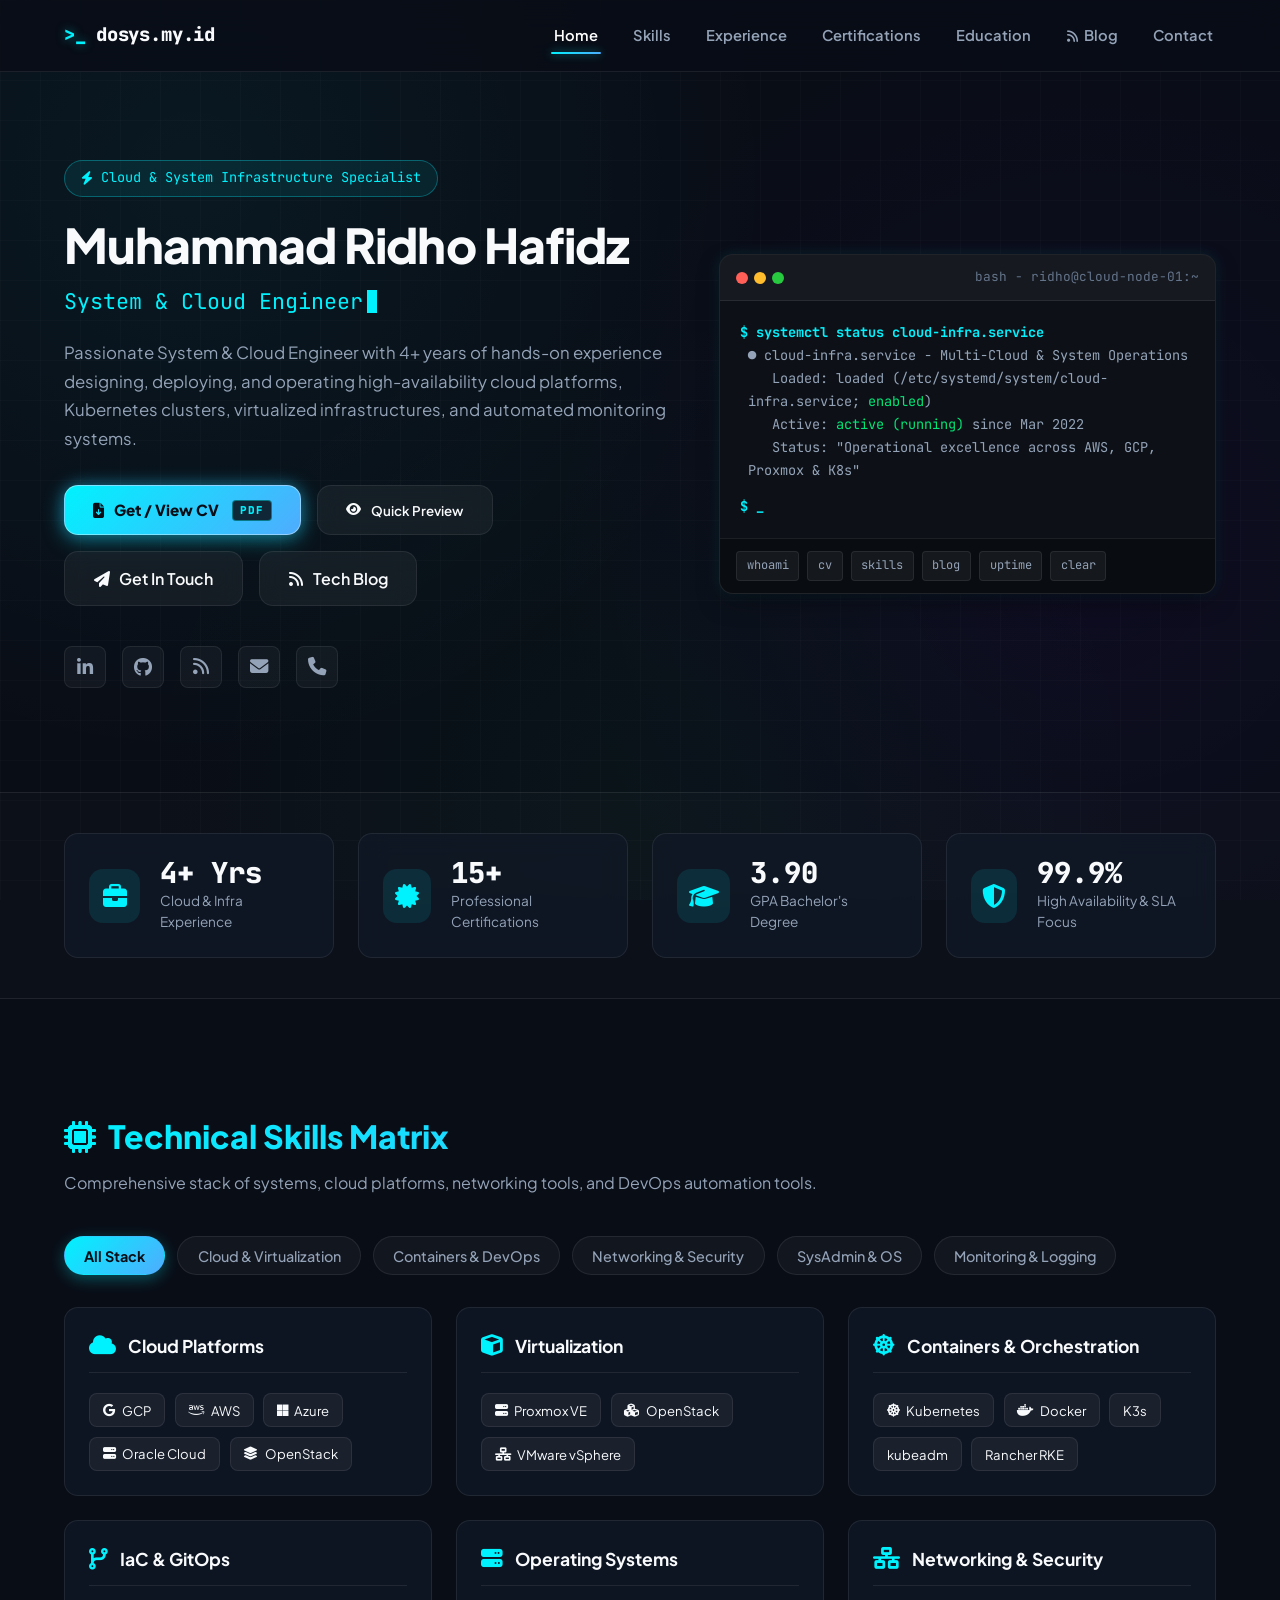
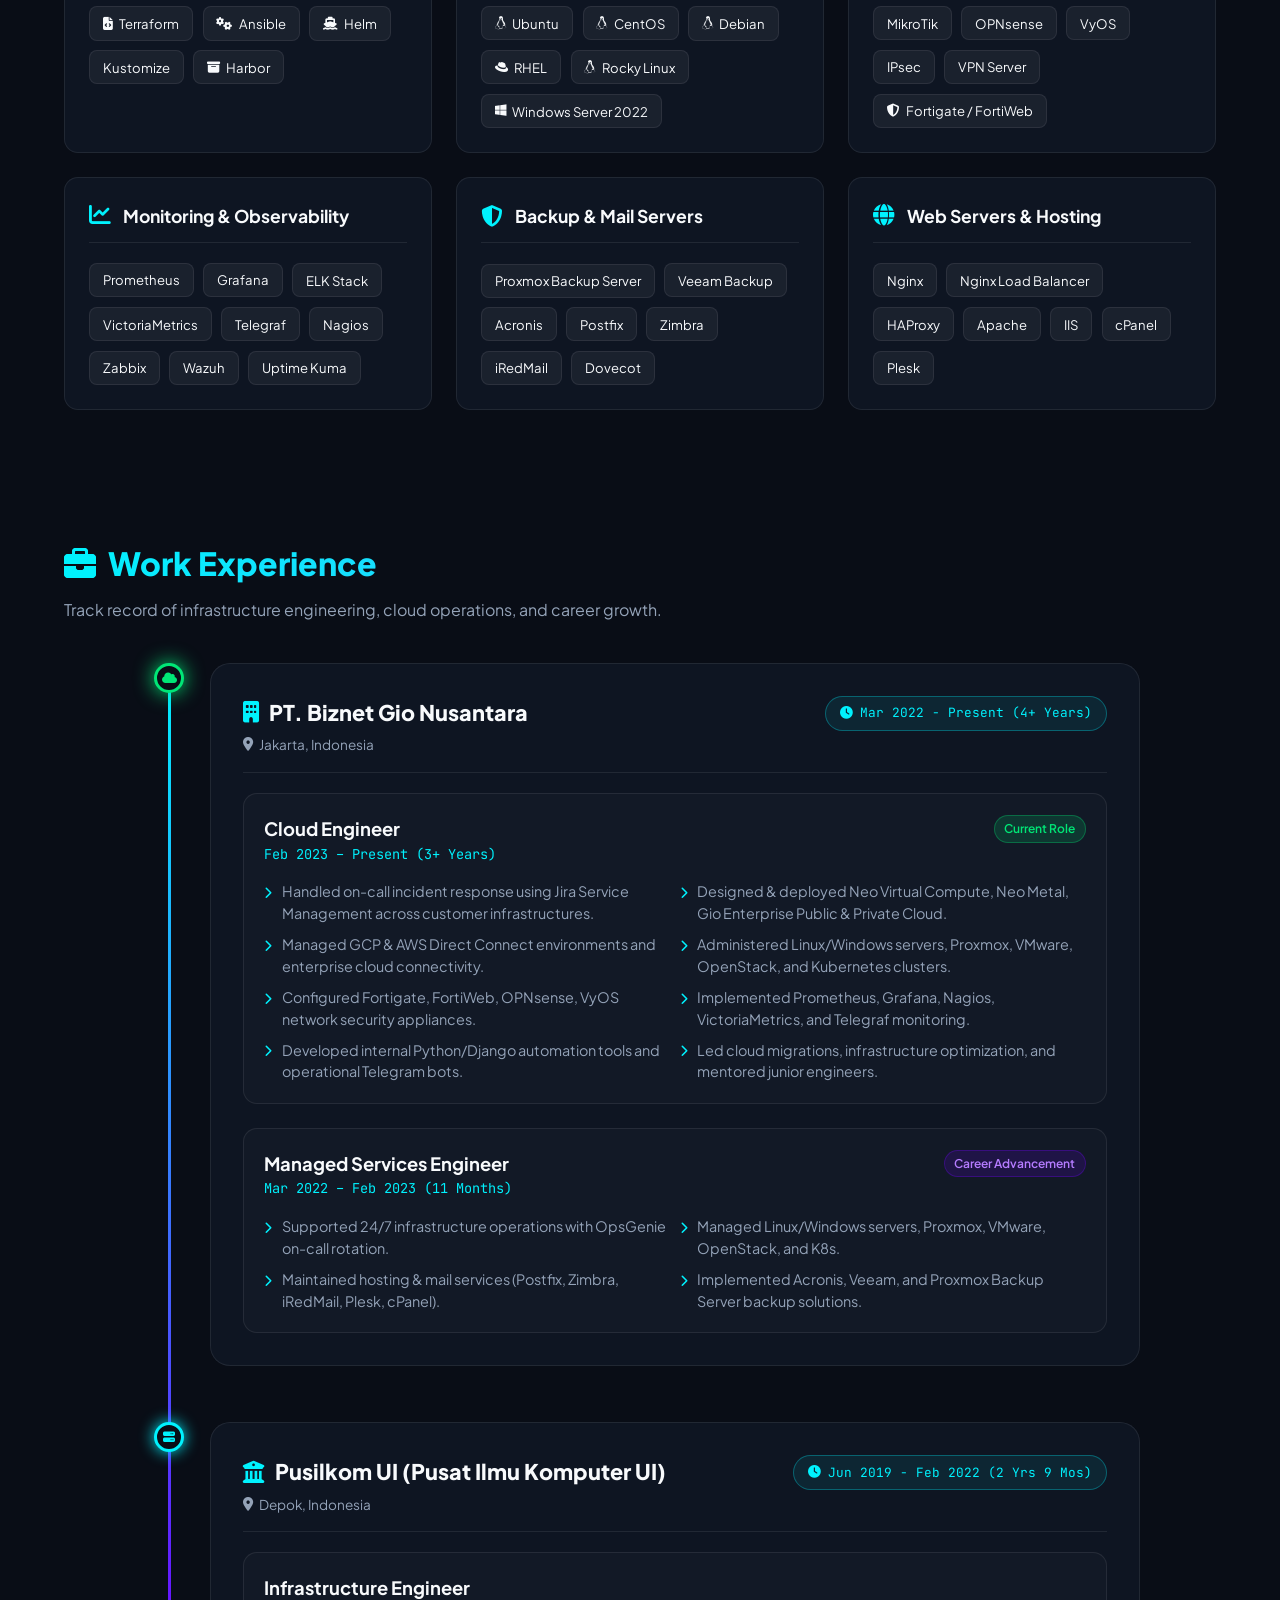
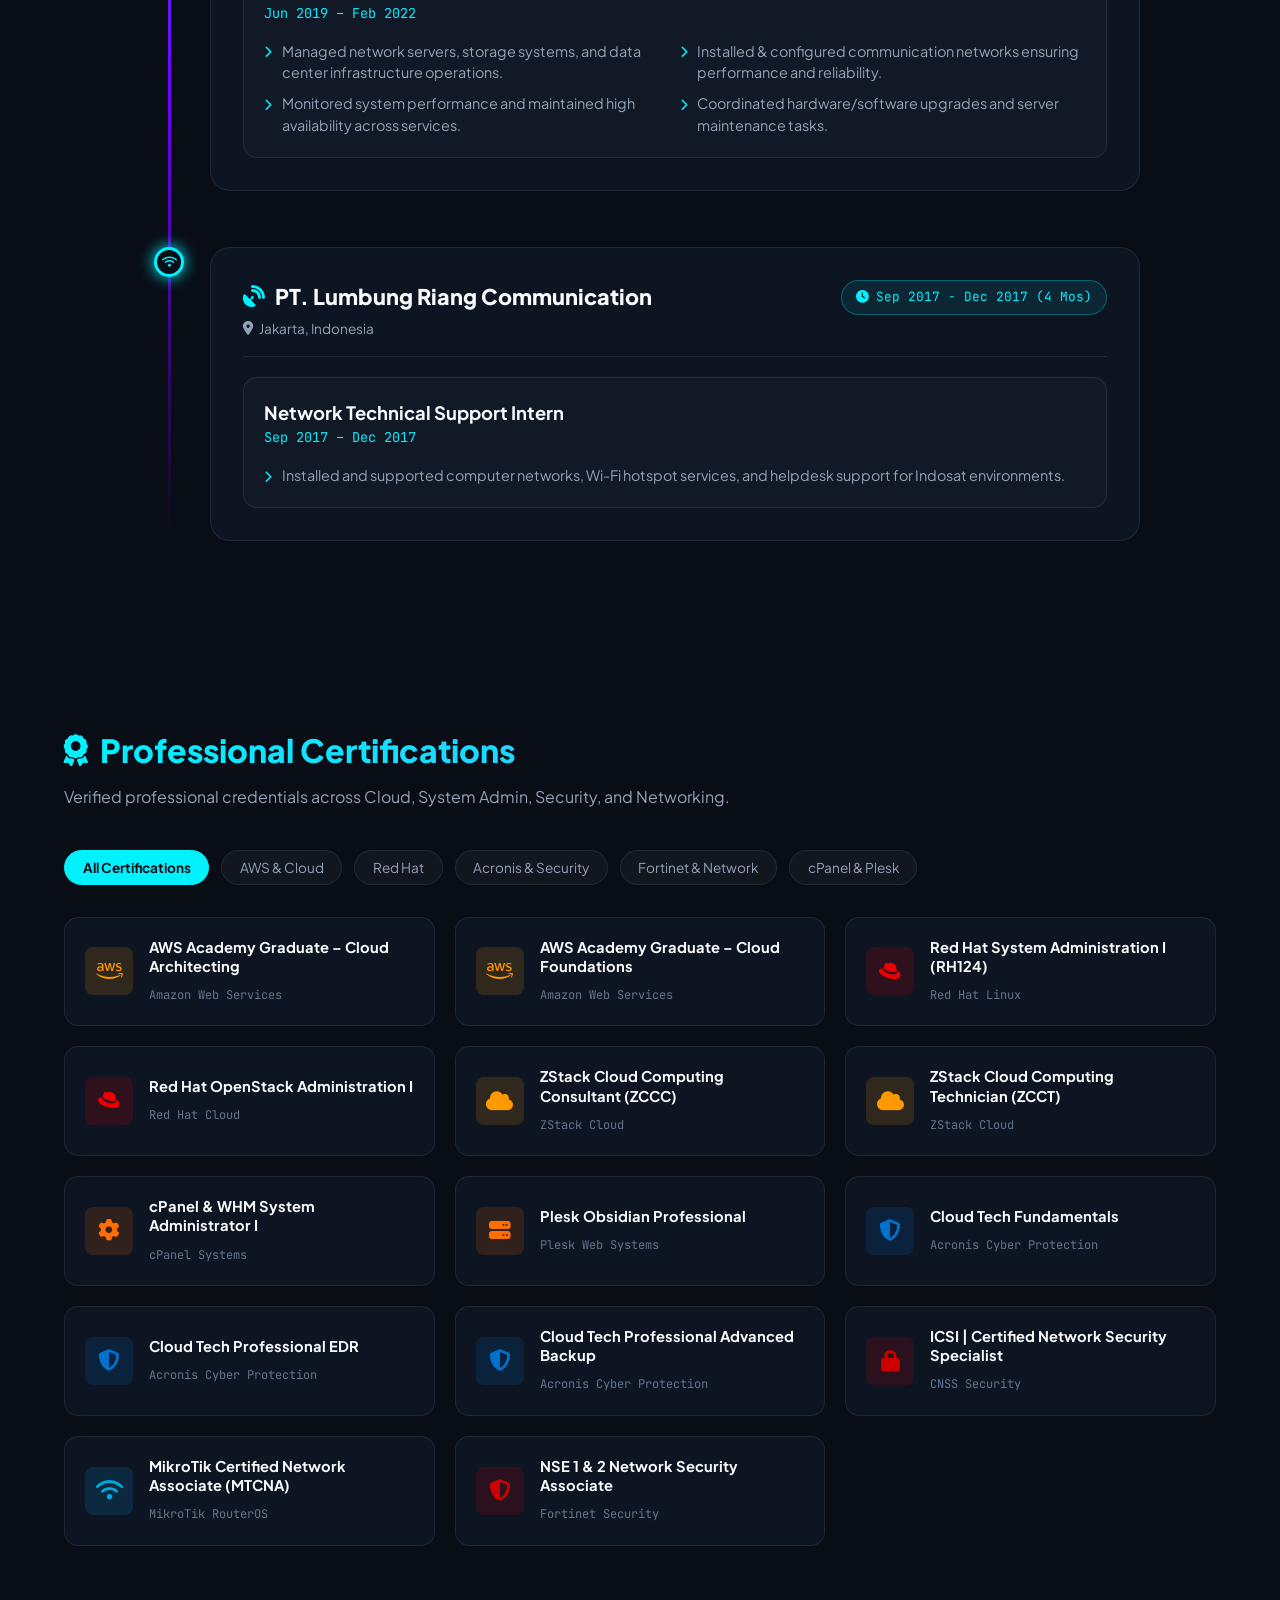
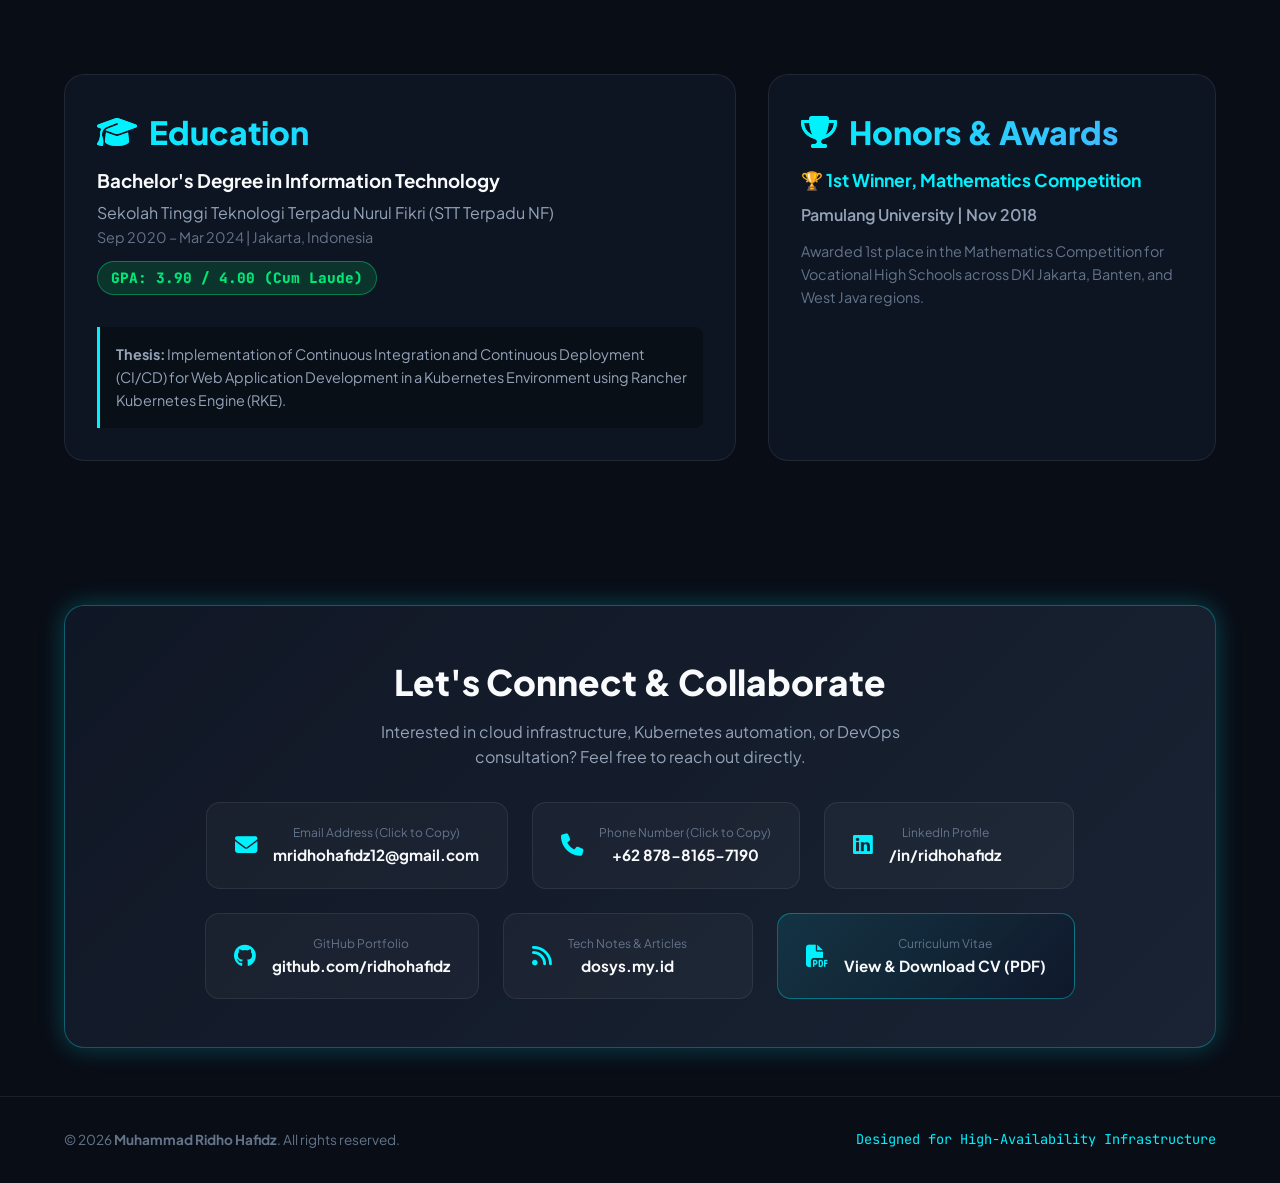
==== commit adc0bbea: "Initial commit: Professional portfolio 2026" ====
--- a/index.html
+++ b/index.html
@@ -3,583 +3,752 @@
 <head>
     <meta charset="UTF-8">
     <meta name="viewport" content="width=device-width, initial-scale=1.0">
-    <title>Muhammad Ridho Hafidz - System & Cloud Engineer</title>
-    <meta name="description" content="Professional portfolio of Muhammad Ridho Hafidz, System & Cloud Engineer with expertise in infrastructure operations, cloud computing, and DevOps.">
-    <meta name="keywords" content="System Engineer, Cloud Engineer, DevOps, Infrastructure, Kubernetes, AWS, GCP">
+    <title>Muhammad Ridho Hafidz - System & Cloud Engineer Portfolio</title>
+    <meta name="description" content="Professional portfolio of Muhammad Ridho Hafidz, System & Cloud Engineer with expertise in infrastructure operations, cloud computing, Kubernetes, and DevOps.">
+    <meta name="keywords" content="System Engineer, Cloud Engineer, DevOps, Infrastructure, Kubernetes, AWS, GCP, Proxmox, Red Hat, OpenStack">
     <meta name="author" content="Muhammad Ridho Hafidz">
     
     <!-- Open Graph Meta Tags -->
     <meta property="og:title" content="Muhammad Ridho Hafidz - System & Cloud Engineer">
-    <meta property="og:description" content="Professional portfolio showcasing expertise in cloud infrastructure and system administration">
+    <meta property="og:description" content="High-performance cloud infrastructure, DevOps, and Linux/Windows System Administration Portfolio.">
     <meta property="og:type" content="website">
     <meta property="og:url" content="https://dosys.my.id">
     
     <!-- Favicon -->
     <link rel="icon" type="image/x-icon" href="data:image/svg+xml,<svg xmlns='http://www.w3.org/2000/svg' viewBox='0 0 100 100'><text y='.9em' font-size='90'>⚡</text></svg>">
     
-    <!-- External CSS -->
+    <!-- Google Fonts -->
+    <link rel="preconnect" href="https://fonts.googleapis.com">
+    <link rel="preconnect" href="https://fonts.gstatic.com" crossorigin>
+    <link href="https://fonts.googleapis.com/css2?family=JetBrains+Mono:wght@400;500;700&family=Plus+Jakarta+Sans:wght@400;500;600;700;800&display=swap" rel="stylesheet">
+    
+    <!-- External Icons & CSS -->
     <link rel="stylesheet" href="https://cdnjs.cloudflare.com/ajax/libs/font-awesome/6.4.0/css/all.min.css">
-    <link rel="stylesheet" href="assets/css/mobile.css">
+    <link rel="stylesheet" href="assets/css/style.css?v=3.3">
+    <link rel="stylesheet" href="assets/css/mobile.css?v=3.3">
 </head>
 <body>
-    <div class="container">
-        <div class="profile-card">
-            <!-- Header -->
-            <header class="header">
-                <div class="profile-img">
-                    <i class="fas fa-user"></i>
-                </div>
-                <h1>Muhammad Ridho Hafidz</h1>
-                <h2>System & Cloud Engineer</h2>
-                <div class="contact-info">
-                    <div class="contact-item">
-                        <i class="fas fa-map-marker-alt"></i>
-                        <span>Jakarta, Indonesia</span>
-                    </div>
-                    <div class="contact-item">
+
+    <!-- 1. STICKY HEADER NAVIGATION -->
+    <header class="header-nav">
+        <div class="container nav-container">
+            <a href="#hero" class="brand-logo">
+                <span class="prompt">&gt;_</span> dosys.my.id
+            </a>
+            
+            <div class="nav-menu-wrapper">
+                <nav class="nav-menu">
+                    <a href="#hero" class="nav-link active">Home</a>
+                    <a href="#skills" class="nav-link">Skills</a>
+                    <a href="#experience" class="nav-link">Experience</a>
+                    <a href="#certifications" class="nav-link">Certifications</a>
+                    <a href="#education" class="nav-link">Education</a>
+                    <a href="https://dosys.my.id" target="_blank" rel="noopener" class="nav-link"><i class="fas fa-rss" style="font-size: 0.8rem; margin-right: 3px;"></i> Blog</a>
+                    <a href="#contact" class="nav-link">Contact</a>
+                </nav>
+            </div>
+
+            <button class="mobile-nav-toggle" aria-label="Toggle Navigation">
+                <i class="fas fa-bars"></i>
+            </button>
+        </div>
+    </header>
+
+    <!-- 2. HERO SECTION WITH CLI TERMINAL WIDGET -->
+    <section id="hero" class="hero-section">
+        <div class="container">
+            <div class="hero-grid">
+                <!-- Left Intro Info -->
+                <div class="hero-content">
+                    <div class="hero-badge">
+                        <i class="fas fa-bolt"></i> Cloud &amp; System Infrastructure Specialist
+                    </div>
+                    <h1 class="hero-title">Muhammad Ridho Hafidz</h1>
+                    <div class="hero-subtitle">
+                        <span>System &amp; Cloud Engineer</span>
+                        <span class="typed-cursor"></span>
+                    </div>
+                    <p class="hero-description">
+                        Passionate System &amp; Cloud Engineer with 4+ years of hands-on experience designing, deploying, and operating high-availability cloud platforms, Kubernetes clusters, virtualized infrastructures, and automated monitoring systems.
+                    </p>
+
+                    <div class="hero-actions">
+                        <a href="cv.html" target="_blank" class="btn-cv-glow" id="heroGetCvBtn">
+                            <i class="fas fa-file-arrow-down"></i>
+                            <span>Get / View CV</span>
+                            <span class="btn-cv-tag">PDF</span>
+                        </a>
+                        <button type="button" class="btn-secondary" id="previewCvModalBtn">
+                            <i class="fas fa-eye"></i>
+                            <span>Quick Preview</span>
+                        </button>
+                        <a href="#contact" class="btn-secondary">
+                            <i class="fas fa-paper-plane"></i>
+                            <span>Get In Touch</span>
+                        </a>
+                        <a href="https://dosys.my.id" target="_blank" rel="noopener" class="btn-secondary">
+                            <i class="fas fa-rss"></i>
+                            <span>Tech Blog</span>
+                        </a>
+                    </div>
+
+                    <div class="social-links">
+                        <a href="https://linkedin.com/in/ridhohafidz" target="_blank" rel="noopener" class="social-icon" title="LinkedIn">
+                            <i class="fab fa-linkedin-in"></i>
+                        </a>
+                        <a href="https://github.com/ridhohafidz" target="_blank" rel="noopener" class="social-icon" title="GitHub">
+                            <i class="fab fa-github"></i>
+                        </a>
+                        <a href="https://dosys.my.id" target="_blank" rel="noopener" class="social-icon" title="Tech Blog & Notes">
+                            <i class="fas fa-rss"></i>
+                        </a>
+                        <a href="mailto:mridhohafidz12@gmail.com" class="social-icon" title="Email" data-copy="mridhohafidz12@gmail.com">
+                            <i class="fas fa-envelope"></i>
+                        </a>
+                        <a href="tel:+6287881657190" class="social-icon" title="Phone" data-copy="+6287881657190">
+                            <i class="fas fa-phone"></i>
+                        </a>
+                    </div>
+                </div>
+
+                <!-- Right CLI Terminal Emulator -->
+                <div class="terminal-card">
+                    <div class="terminal-header">
+                        <div class="terminal-dots">
+                            <span class="dot red"></span>
+                            <span class="dot yellow"></span>
+                            <span class="dot green"></span>
+                        </div>
+                        <div class="terminal-title">bash - ridho@cloud-node-01:~</div>
+                    </div>
+                    <div class="terminal-body" id="terminal-body">
+                        <div class="t-prompt">$ systemctl status cloud-infra.service</div>
+                        <div class="t-output">
+  ● cloud-infra.service - Multi-Cloud & System Operations<br>
+  &nbsp;&nbsp;&nbsp;Loaded: loaded (/etc/systemd/system/cloud-infra.service; <span class="t-success">enabled</span>)<br>
+  &nbsp;&nbsp;&nbsp;Active: <span class="t-success">active (running)</span> since Mar 2022<br>
+  &nbsp;&nbsp;&nbsp;Status: "Operational excellence across AWS, GCP, Proxmox & K8s"
+                        </div>
+                        <div class="t-prompt">$ _</div>
+                    </div>
+                    <div class="terminal-chips">
+                        <span class="t-chip" data-cmd="whoami">whoami</span>
+                        <span class="t-chip" data-cmd="cv">cv</span>
+                        <span class="t-chip" data-cmd="skills">skills</span>
+                        <span class="t-chip" data-cmd="blog">blog</span>
+                        <span class="t-chip" data-cmd="uptime">uptime</span>
+                        <span class="t-chip" data-cmd="clear">clear</span>
+                    </div>
+                </div>
+            </div>
+        </div>
+    </section>
+
+    <!-- 3. STATS OVERVIEW BAR -->
+    <section class="stats-section">
+        <div class="container">
+            <div class="stats-grid">
+                <div class="stat-card">
+                    <div class="stat-icon"><i class="fas fa-briefcase"></i></div>
+                    <div>
+                        <div class="stat-number">4+ Yrs</div>
+                        <div class="stat-label">Cloud & Infra Experience</div>
+                    </div>
+                </div>
+                <div class="stat-card">
+                    <div class="stat-icon"><i class="fas fa-certificate"></i></div>
+                    <div>
+                        <div class="stat-number">15+</div>
+                        <div class="stat-label">Professional Certifications</div>
+                    </div>
+                </div>
+                <div class="stat-card">
+                    <div class="stat-icon"><i class="fas fa-graduation-cap"></i></div>
+                    <div>
+                        <div class="stat-number">3.90</div>
+                        <div class="stat-label">GPA Bachelor's Degree</div>
+                    </div>
+                </div>
+                <div class="stat-card">
+                    <div class="stat-icon"><i class="fas fa-shield-halved"></i></div>
+                    <div>
+                        <div class="stat-number">99.9%</div>
+                        <div class="stat-label">High Availability & SLA Focus</div>
+                    </div>
+                </div>
+            </div>
+        </div>
+    </section>
+
+    <!-- 4. TECHNICAL SKILLS MATRIX -->
+    <section id="skills" class="skills-section">
+        <div class="container">
+            <h2 class="section-title"><i class="fas fa-microchip"></i> Technical Skills Matrix</h2>
+            <p class="section-subtitle">Comprehensive stack of systems, cloud platforms, networking tools, and DevOps automation tools.</p>
+
+            <div class="skill-tabs">
+                <button class="skill-tab active" data-category="all">All Stack</button>
+                <button class="skill-tab" data-category="cloud">Cloud & Virtualization</button>
+                <button class="skill-tab" data-category="devops">Containers & DevOps</button>
+                <button class="skill-tab" data-category="network">Networking & Security</button>
+                <button class="skill-tab" data-category="sysadmin">SysAdmin & OS</button>
+                <button class="skill-tab" data-category="monitoring">Monitoring & Logging</button>
+            </div>
+
+            <div class="skills-grid">
+                <!-- Cloud Platforms -->
+                <div class="skill-card" data-category="cloud">
+                    <div class="skill-card-header">
+                        <i class="fas fa-cloud"></i>
+                        <h3>Cloud Platforms</h3>
+                    </div>
+                    <div class="skill-tags">
+                        <span class="skill-tag"><i class="fab fa-google"></i> GCP</span>
+                        <span class="skill-tag"><i class="fab fa-aws"></i> AWS</span>
+                        <span class="skill-tag"><i class="fab fa-microsoft"></i> Azure</span>
+                        <span class="skill-tag"><i class="fas fa-server"></i> Oracle Cloud</span>
+                        <span class="skill-tag"><i class="fas fa-layer-group"></i> OpenStack</span>
+                    </div>
+                </div>
+
+                <!-- Virtualization -->
+                <div class="skill-card" data-category="cloud">
+                    <div class="skill-card-header">
+                        <i class="fas fa-cube"></i>
+                        <h3>Virtualization</h3>
+                    </div>
+                    <div class="skill-tags">
+                        <span class="skill-tag"><i class="fas fa-server"></i> Proxmox VE</span>
+                        <span class="skill-tag"><i class="fas fa-cubes"></i> OpenStack</span>
+                        <span class="skill-tag"><i class="fas fa-network-wired"></i> VMware vSphere</span>
+                    </div>
+                </div>
+
+                <!-- Containers & Orchestration -->
+                <div class="skill-card" data-category="devops">
+                    <div class="skill-card-header">
+                        <i class="fas fa-dharmachakra"></i>
+                        <h3>Containers & Orchestration</h3>
+                    </div>
+                    <div class="skill-tags">
+                        <span class="skill-tag"><i class="fas fa-dharmachakra"></i> Kubernetes</span>
+                        <span class="skill-tag"><i class="fab fa-docker"></i> Docker</span>
+                        <span class="skill-tag">K3s</span>
+                        <span class="skill-tag">kubeadm</span>
+                        <span class="skill-tag">Rancher RKE</span>
+                    </div>
+                </div>
+
+                <!-- Infrastructure as Code & GitOps -->
+                <div class="skill-card" data-category="devops">
+                    <div class="skill-card-header">
+                        <i class="fas fa-code-branch"></i>
+                        <h3>IaC & GitOps</h3>
+                    </div>
+                    <div class="skill-tags">
+                        <span class="skill-tag"><i class="fas fa-file-code"></i> Terraform</span>
+                        <span class="skill-tag"><i class="fas fa-cogs"></i> Ansible</span>
+                        <span class="skill-tag"><i class="fas fa-ship"></i> Helm</span>
+                        <span class="skill-tag">Kustomize</span>
+                        <span class="skill-tag"><i class="fas fa-archive"></i> Harbor</span>
+                    </div>
+                </div>
+
+                <!-- Operating Systems -->
+                <div class="skill-card" data-category="sysadmin">
+                    <div class="skill-card-header">
+                        <i class="fas fa-server"></i>
+                        <h3>Operating Systems</h3>
+                    </div>
+                    <div class="skill-tags">
+                        <span class="skill-tag"><i class="fab fa-linux"></i> Ubuntu</span>
+                        <span class="skill-tag"><i class="fab fa-linux"></i> CentOS</span>
+                        <span class="skill-tag"><i class="fab fa-linux"></i> Debian</span>
+                        <span class="skill-tag"><i class="fab fa-redhat"></i> RHEL</span>
+                        <span class="skill-tag"><i class="fab fa-linux"></i> Rocky Linux</span>
+                        <span class="skill-tag"><i class="fab fa-windows"></i> Windows Server 2022</span>
+                    </div>
+                </div>
+
+                <!-- Networking & Security -->
+                <div class="skill-card" data-category="network">
+                    <div class="skill-card-header">
+                        <i class="fas fa-network-wired"></i>
+                        <h3>Networking & Security</h3>
+                    </div>
+                    <div class="skill-tags">
+                        <span class="skill-tag">MikroTik</span>
+                        <span class="skill-tag">OPNsense</span>
+                        <span class="skill-tag">VyOS</span>
+                        <span class="skill-tag">IPsec</span>
+                        <span class="skill-tag">VPN Server</span>
+                        <span class="skill-tag"><i class="fas fa-shield-alt"></i> Fortigate / FortiWeb</span>
+                    </div>
+                </div>
+
+                <!-- Monitoring & Observability -->
+                <div class="skill-card" data-category="monitoring">
+                    <div class="skill-card-header">
+                        <i class="fas fa-chart-line"></i>
+                        <h3>Monitoring & Observability</h3>
+                    </div>
+                    <div class="skill-tags">
+                        <span class="skill-tag">Prometheus</span>
+                        <span class="skill-tag">Grafana</span>
+                        <span class="skill-tag">ELK Stack</span>
+                        <span class="skill-tag">VictoriaMetrics</span>
+                        <span class="skill-tag">Telegraf</span>
+                        <span class="skill-tag">Nagios</span>
+                        <span class="skill-tag">Zabbix</span>
+                        <span class="skill-tag">Wazuh</span>
+                        <span class="skill-tag">Uptime Kuma</span>
+                    </div>
+                </div>
+
+                <!-- Backup & Email Systems -->
+                <div class="skill-card" data-category="sysadmin">
+                    <div class="skill-card-header">
+                        <i class="fas fa-shield-alt"></i>
+                        <h3>Backup & Mail Servers</h3>
+                    </div>
+                    <div class="skill-tags">
+                        <span class="skill-tag">Proxmox Backup Server</span>
+                        <span class="skill-tag">Veeam Backup</span>
+                        <span class="skill-tag">Acronis</span>
+                        <span class="skill-tag">Postfix</span>
+                        <span class="skill-tag">Zimbra</span>
+                        <span class="skill-tag">iRedMail</span>
+                        <span class="skill-tag">Dovecot</span>
+                    </div>
+                </div>
+
+                <!-- Web Hosting & Load Balancers -->
+                <div class="skill-card" data-category="sysadmin">
+                    <div class="skill-card-header">
+                        <i class="fas fa-globe"></i>
+                        <h3>Web Servers & Hosting</h3>
+                    </div>
+                    <div class="skill-tags">
+                        <span class="skill-tag">Nginx</span>
+                        <span class="skill-tag">Nginx Load Balancer</span>
+                        <span class="skill-tag">HAProxy</span>
+                        <span class="skill-tag">Apache</span>
+                        <span class="skill-tag">IIS</span>
+                        <span class="skill-tag">cPanel</span>
+                        <span class="skill-tag">Plesk</span>
+                    </div>
+                </div>
+            </div>
+        </div>
+    </section>
+
+    <!-- 5. WORK EXPERIENCE TIMELINE -->
+    <section id="experience" class="experience-section">
+        <div class="container">
+            <h2 class="section-title"><i class="fas fa-briefcase"></i> Work Experience</h2>
+            <p class="section-subtitle">Track record of infrastructure engineering, cloud operations, and career growth.</p>
+
+            <div class="timeline">
+                <!-- Company 1: Biznet Gio -->
+                <div class="timeline-item current">
+                    <div class="timeline-marker"><i class="fas fa-cloud"></i></div>
+                    <div class="experience-card">
+                        <div class="exp-header">
+                            <div>
+                                <div class="exp-company">
+                                    <i class="fas fa-building" style="color: var(--accent-cyan);"></i> PT. Biznet Gio Nusantara
+                                </div>
+                                <div class="exp-location">
+                                    <i class="fas fa-map-marker-alt"></i> Jakarta, Indonesia
+                                </div>
+                            </div>
+                            <div class="exp-tenure-badge">
+                                <i class="fas fa-clock"></i> Mar 2022 - Present (4+ Years)
+                            </div>
+                        </div>
+
+                        <!-- Current Role -->
+                        <div class="position-block">
+                            <div class="role-title">
+                                <span>Cloud Engineer</span>
+                                <span class="role-badge current">Current Role</span>
+                            </div>
+                            <div class="role-date">Feb 2023 – Present (3+ Years)</div>
+                            <div class="duties-list">
+                                <div class="duty-item"><i class="fas fa-chevron-right"></i> Handled on-call incident response using Jira Service Management across customer infrastructures.</div>
+                                <div class="duty-item"><i class="fas fa-chevron-right"></i> Designed & deployed Neo Virtual Compute, Neo Metal, Gio Enterprise Public & Private Cloud.</div>
+                                <div class="duty-item"><i class="fas fa-chevron-right"></i> Managed GCP & AWS Direct Connect environments and enterprise cloud connectivity.</div>
+                                <div class="duty-item"><i class="fas fa-chevron-right"></i> Administered Linux/Windows servers, Proxmox, VMware, OpenStack, and Kubernetes clusters.</div>
+                                <div class="duty-item"><i class="fas fa-chevron-right"></i> Configured Fortigate, FortiWeb, OPNsense, VyOS network security appliances.</div>
+                                <div class="duty-item"><i class="fas fa-chevron-right"></i> Implemented Prometheus, Grafana, Nagios, VictoriaMetrics, and Telegraf monitoring.</div>
+                                <div class="duty-item"><i class="fas fa-chevron-right"></i> Developed internal Python/Django automation tools and operational Telegram bots.</div>
+                                <div class="duty-item"><i class="fas fa-chevron-right"></i> Led cloud migrations, infrastructure optimization, and mentored junior engineers.</div>
+                            </div>
+                        </div>
+
+                        <!-- Previous Role (Promotion) -->
+                        <div class="position-block">
+                            <div class="role-title">
+                                <span>Managed Services Engineer</span>
+                                <span class="role-badge advancement">Career Advancement</span>
+                            </div>
+                            <div class="role-date">Mar 2022 – Feb 2023 (11 Months)</div>
+                            <div class="duties-list">
+                                <div class="duty-item"><i class="fas fa-chevron-right"></i> Supported 24/7 infrastructure operations with OpsGenie on-call rotation.</div>
+                                <div class="duty-item"><i class="fas fa-chevron-right"></i> Managed Linux/Windows servers, Proxmox, VMware, OpenStack, and K8s.</div>
+                                <div class="duty-item"><i class="fas fa-chevron-right"></i> Maintained hosting & mail services (Postfix, Zimbra, iRedMail, Plesk, cPanel).</div>
+                                <div class="duty-item"><i class="fas fa-chevron-right"></i> Implemented Acronis, Veeam, and Proxmox Backup Server backup solutions.</div>
+                            </div>
+                        </div>
+                    </div>
+                </div>
+
+                <!-- Company 2: Pusilkom UI -->
+                <div class="timeline-item">
+                    <div class="timeline-marker"><i class="fas fa-server"></i></div>
+                    <div class="experience-card">
+                        <div class="exp-header">
+                            <div>
+                                <div class="exp-company">
+                                    <i class="fas fa-university" style="color: var(--accent-cyan);"></i> Pusilkom UI (Pusat Ilmu Komputer UI)
+                                </div>
+                                <div class="exp-location">
+                                    <i class="fas fa-map-marker-alt"></i> Depok, Indonesia
+                                </div>
+                            </div>
+                            <div class="exp-tenure-badge">
+                                <i class="fas fa-clock"></i> Jun 2019 - Feb 2022 (2 Yrs 9 Mos)
+                            </div>
+                        </div>
+
+                        <div class="position-block">
+                            <div class="role-title">Infrastructure Engineer</div>
+                            <div class="role-date">Jun 2019 – Feb 2022</div>
+                            <div class="duties-list">
+                                <div class="duty-item"><i class="fas fa-chevron-right"></i> Managed network servers, storage systems, and data center infrastructure operations.</div>
+                                <div class="duty-item"><i class="fas fa-chevron-right"></i> Installed & configured communication networks ensuring performance and reliability.</div>
+                                <div class="duty-item"><i class="fas fa-chevron-right"></i> Monitored system performance and maintained high availability across services.</div>
+                                <div class="duty-item"><i class="fas fa-chevron-right"></i> Coordinated hardware/software upgrades and server maintenance tasks.</div>
+                            </div>
+                        </div>
+                    </div>
+                </div>
+
+                <!-- Company 3: Internship -->
+                <div class="timeline-item">
+                    <div class="timeline-marker"><i class="fas fa-wifi"></i></div>
+                    <div class="experience-card">
+                        <div class="exp-header">
+                            <div>
+                                <div class="exp-company">
+                                    <i class="fas fa-satellite-dish" style="color: var(--accent-cyan);"></i> PT. Lumbung Riang Communication
+                                </div>
+                                <div class="exp-location">
+                                    <i class="fas fa-map-marker-alt"></i> Jakarta, Indonesia
+                                </div>
+                            </div>
+                            <div class="exp-tenure-badge">
+                                <i class="fas fa-clock"></i> Sep 2017 - Dec 2017 (4 Mos)
+                            </div>
+                        </div>
+
+                        <div class="position-block">
+                            <div class="role-title">Network Technical Support Intern</div>
+                            <div class="role-date">Sep 2017 – Dec 2017</div>
+                            <div class="duties-list">
+                                <div class="duty-item"><i class="fas fa-chevron-right"></i> Installed and supported computer networks, Wi-Fi hotspot services, and helpdesk support for Indosat environments.</div>
+                            </div>
+                        </div>
+                    </div>
+                </div>
+            </div>
+        </div>
+    </section>
+
+    <!-- 6. CERTIFICATIONS SHOWCASE -->
+    <section id="certifications" class="cert-section">
+        <div class="container">
+            <h2 class="section-title"><i class="fas fa-award"></i> Professional Certifications</h2>
+            <p class="section-subtitle">Verified professional credentials across Cloud, System Admin, Security, and Networking.</p>
+
+            <div class="cert-filter">
+                <button class="cert-filter-btn active" data-filter="all">All Certifications</button>
+                <button class="cert-filter-btn" data-filter="aws">AWS & Cloud</button>
+                <button class="cert-filter-btn" data-filter="redhat">Red Hat</button>
+                <button class="cert-filter-btn" data-filter="acronis">Acronis & Security</button>
+                <button class="cert-filter-btn" data-filter="fortinet">Fortinet & Network</button>
+                <button class="cert-filter-btn" data-filter="cpanel">cPanel & Plesk</button>
+            </div>
+
+            <div class="cert-grid">
+                <!-- AWS -->
+                <div class="cert-card aws">
+                    <div class="cert-icon"><i class="fab fa-aws"></i></div>
+                    <div class="cert-info">
+                        <h4>AWS Academy Graduate – Cloud Architecting</h4>
+                        <span class="cert-category-tag">Amazon Web Services</span>
+                    </div>
+                </div>
+
+                <div class="cert-card aws">
+                    <div class="cert-icon"><i class="fab fa-aws"></i></div>
+                    <div class="cert-info">
+                        <h4>AWS Academy Graduate – Cloud Foundations</h4>
+                        <span class="cert-category-tag">Amazon Web Services</span>
+                    </div>
+                </div>
+
+                <!-- Red Hat -->
+                <div class="cert-card redhat">
+                    <div class="cert-icon"><i class="fab fa-redhat"></i></div>
+                    <div class="cert-info">
+                        <h4>Red Hat System Administration I (RH124)</h4>
+                        <span class="cert-category-tag">Red Hat Linux</span>
+                    </div>
+                </div>
+
+                <div class="cert-card redhat">
+                    <div class="cert-icon"><i class="fab fa-redhat"></i></div>
+                    <div class="cert-info">
+                        <h4>Red Hat OpenStack Administration I</h4>
+                        <span class="cert-category-tag">Red Hat Cloud</span>
+                    </div>
+                </div>
+
+                <!-- ZStack -->
+                <div class="cert-card aws">
+                    <div class="cert-icon"><i class="fas fa-cloud"></i></div>
+                    <div class="cert-info">
+                        <h4>ZStack Cloud Computing Consultant (ZCCC)</h4>
+                        <span class="cert-category-tag">ZStack Cloud</span>
+                    </div>
+                </div>
+
+                <div class="cert-card aws">
+                    <div class="cert-icon"><i class="fas fa-cloud"></i></div>
+                    <div class="cert-info">
+                        <h4>ZStack Cloud Computing Technician (ZCCT)</h4>
+                        <span class="cert-category-tag">ZStack Cloud</span>
+                    </div>
+                </div>
+
+                <!-- cPanel & Plesk -->
+                <div class="cert-card cpanel">
+                    <div class="cert-icon"><i class="fas fa-cog"></i></div>
+                    <div class="cert-info">
+                        <h4>cPanel & WHM System Administrator I</h4>
+                        <span class="cert-category-tag">cPanel Systems</span>
+                    </div>
+                </div>
+
+                <div class="cert-card cpanel">
+                    <div class="cert-icon"><i class="fas fa-server"></i></div>
+                    <div class="cert-info">
+                        <h4>Plesk Obsidian Professional</h4>
+                        <span class="cert-category-tag">Plesk Web Systems</span>
+                    </div>
+                </div>
+
+                <!-- Acronis -->
+                <div class="cert-card acronis">
+                    <div class="cert-icon"><i class="fas fa-shield-alt"></i></div>
+                    <div class="cert-info">
+                        <h4>Cloud Tech Fundamentals</h4>
+                        <span class="cert-category-tag">Acronis Cyber Protection</span>
+                    </div>
+                </div>
+
+                <div class="cert-card acronis">
+                    <div class="cert-icon"><i class="fas fa-shield-alt"></i></div>
+                    <div class="cert-info">
+                        <h4>Cloud Tech Professional EDR</h4>
+                        <span class="cert-category-tag">Acronis Cyber Protection</span>
+                    </div>
+                </div>
+
+                <div class="cert-card acronis">
+                    <div class="cert-icon"><i class="fas fa-shield-alt"></i></div>
+                    <div class="cert-info">
+                        <h4>Cloud Tech Professional Advanced Backup</h4>
+                        <span class="cert-category-tag">Acronis Cyber Protection</span>
+                    </div>
+                </div>
+
+                <!-- Security & Network -->
+                <div class="cert-card fortinet">
+                    <div class="cert-icon"><i class="fas fa-lock"></i></div>
+                    <div class="cert-info">
+                        <h4>ICSI | Certified Network Security Specialist</h4>
+                        <span class="cert-category-tag">CNSS Security</span>
+                    </div>
+                </div>
+
+                <div class="cert-card mikrotik">
+                    <div class="cert-icon"><i class="fas fa-wifi"></i></div>
+                    <div class="cert-info">
+                        <h4>MikroTik Certified Network Associate (MTCNA)</h4>
+                        <span class="cert-category-tag">MikroTik RouterOS</span>
+                    </div>
+                </div>
+
+                <div class="cert-card fortinet">
+                    <div class="cert-icon"><i class="fas fa-shield-alt"></i></div>
+                    <div class="cert-info">
+                        <h4>NSE 1 & 2 Network Security Associate</h4>
+                        <span class="cert-category-tag">Fortinet Security</span>
+                    </div>
+                </div>
+            </div>
+        </div>
+    </section>
+
+    <!-- 7. EDUCATION & HONORS -->
+    <section id="education" class="edu-awards-section">
+        <div class="container">
+            <div class="edu-grid">
+                <!-- Education -->
+                <div class="edu-card">
+                    <h2 class="section-title"><i class="fas fa-graduation-cap"></i> Education</h2>
+                    <h3>Bachelor's Degree in Information Technology</h3>
+                    <p style="color: var(--text-secondary); margin-top: 0.25rem;">Sekolah Tinggi Teknologi Terpadu Nurul Fikri (STT Terpadu NF)</p>
+                    <p style="color: var(--text-muted); font-size: 0.9rem;">Sep 2020 – Mar 2024 | Jakarta, Indonesia</p>
+                    <div class="edu-gpa-badge">GPA: 3.90 / 4.00 (Cum Laude)</div>
+                    <div class="thesis-box">
+                        <strong>Thesis:</strong> Implementation of Continuous Integration and Continuous Deployment (CI/CD) for Web Application Development in a Kubernetes Environment using Rancher Kubernetes Engine (RKE).
+                    </div>
+                </div>
+
+                <!-- Award -->
+                <div class="award-card">
+                    <h2 class="section-title"><i class="fas fa-trophy"></i> Honors & Awards</h2>
+                    <h3 style="font-size: 1.1rem; color: var(--accent-cyan); margin-bottom: 0.5rem;">
+                        🏆 1st Winner, Mathematics Competition
+                    </h3>
+                    <p style="color: var(--text-secondary); font-weight: 600;">Pamulang University | Nov 2018</p>
+                    <p style="color: var(--text-muted); font-size: 0.9rem; margin-top: 0.75rem; line-height: 1.6;">
+                        Awarded 1st place in the Mathematics Competition for Vocational High Schools across DKI Jakarta, Banten, and West Java regions.
+                    </p>
+                </div>
+            </div>
+        </div>
+    </section>
+
+    <!-- 8. CONTACT SECTION & FOOTER -->
+    <section id="contact" class="contact-section">
+        <div class="container">
+            <div class="contact-box">
+                <h2 style="font-size: 2.2rem; font-weight: 800; margin-bottom: 0.5rem;">Let's Connect & Collaborate</h2>
+                <p style="color: var(--text-secondary); max-width: 600px; margin: 0 auto 1.5rem;">
+                    Interested in cloud infrastructure, Kubernetes automation, or DevOps consultation? Feel free to reach out directly.
+                </p>
+
+                <div class="contact-grid">
+                    <a href="mailto:mridhohafidz12@gmail.com" class="contact-card" data-copy="mridhohafidz12@gmail.com">
                         <i class="fas fa-envelope"></i>
-                        <a href="mailto:mridhohafidz12@gmail.com">mridhohafidz12@gmail.com</a>
-                    </div>
-                    <div class="contact-item">
+                        <div class="contact-card-text">
+                            <span>Email Address (Click to Copy)</span>
+                            <strong>mridhohafidz12@gmail.com</strong>
+                        </div>
+                    </a>
+
+                    <a href="tel:+6287881657190" class="contact-card" data-copy="+6287881657190">
                         <i class="fas fa-phone"></i>
-                        <a href="tel:+6287881657190">+62 878-8165-7190</a>
-                    </div>
-                    <div class="contact-item">
+                        <div class="contact-card-text">
+                            <span>Phone Number (Click to Copy)</span>
+                            <strong>+62 878-8165-7190</strong>
+                        </div>
+                    </a>
+
+                    <a href="https://linkedin.com/in/ridhohafidz" target="_blank" rel="noopener" class="contact-card">
                         <i class="fab fa-linkedin"></i>
-                        <a href="https://linkedin.com/in/ridhohafidz" target="_blank" rel="noopener">LinkedIn</a>
-                    </div>
-                    <div class="contact-item">
+                        <div class="contact-card-text">
+                            <span>LinkedIn Profile</span>
+                            <strong>/in/ridhohafidz</strong>
+                        </div>
+                    </a>
+
+                    <a href="https://github.com/ridhohafidz" target="_blank" rel="noopener" class="contact-card">
                         <i class="fab fa-github"></i>
-                        <a href="https://github.com/ridhohafidz" target="_blank" rel="noopener">GitHub</a>
-                    </div>
-                    <div class="contact-item">
-                        <i class="fas fa-globe"></i>
-                        <a href="http://dosys.my.id" target="_blank" rel="noopener">Portfolio</a>
-                    </div>
-                </div>
-            </header>
-
-            <!-- Main Content -->
-            <main class="content">
-                <!-- Professional Summary -->
-                <section class="section">
-                    <h3><i class="fas fa-user-tie"></i> Professional Summary</h3>
-                    <div class="summary">
-                        Passionate System & Cloud Engineer with solid experience in infrastructure operations, cloud computing, Linux administration, Windows server management, networking, virtualization, and monitoring. Skilled in designing, implementing, and maintaining scalable, secure, and high-performance infrastructure across traditional and cloud environments. Proven ability to improve operational efficiency, optimize system performance, and support reliable IT services through automation, best practices, and strong troubleshooting capabilities.
-                    </div>
-                </section>
-
-                <!-- Technical Skills -->
-                <section class="section">
-                    <h3><i class="fas fa-cogs"></i> Technical Skills</h3>
-                    <div class="skills-grid">
-                        <div class="skill-category">
-                            <h4><i class="fas fa-server"></i> Operating Systems</h4>
-                            <div class="skill-tags">
-                                <span class="skill-tag">CentOS</span>
-                                <span class="skill-tag">Debian</span>
-                                <span class="skill-tag">Ubuntu</span>
-                                <span class="skill-tag">Rocky Linux</span>
-                                <span class="skill-tag">RHEL</span>
-                                <span class="skill-tag">Windows Server 2022</span>
-                            </div>
-                        </div>
-                        
-                        <div class="skill-category">
-                            <h4><i class="fas fa-tools"></i> System Administration</h4>
-                            <div class="skill-tags">
-                                <span class="skill-tag">Linux Administration</span>
-                                <span class="skill-tag">Windows Administration</span>
-                            </div>
-                        </div>
-
-                        <div class="skill-category">
-                            <h4><i class="fas fa-code"></i> Programming & Scripting</h4>
-                            <div class="skill-tags">
-                                <span class="skill-tag">Python</span>
-                                <span class="skill-tag">Bash</span>
-                            </div>
-                        </div>
-
-                        <div class="skill-category">
-                            <h4><i class="fas fa-cube"></i> Virtualization</h4>
-                            <div class="skill-tags">
-                                <span class="skill-tag">Proxmox VE</span>
-                                <span class="skill-tag">OpenStack</span>
-                                <span class="skill-tag">VMware vSphere</span>
-                            </div>
-                        </div>
-
-                        <div class="skill-category">
-                            <h4><i class="fas fa-shield-alt"></i> Backup Solutions</h4>
-                            <div class="skill-tags">
-                                <span class="skill-tag">Proxmox Backup Server</span>
-                                <span class="skill-tag">Veeam Backup</span>
-                                <span class="skill-tag">Acronis</span>
-                            </div>
-                        </div>
-                        
-                        <div class="skill-category">
-                            <h4><i class="fas fa-network-wired"></i> Networking</h4>
-                            <div class="skill-tags">
-                                <span class="skill-tag">VyOS</span>
-                                <span class="skill-tag">OPNsense</span>
-                                <span class="skill-tag">MikroTik</span>
-                                <span class="skill-tag">IPsec</span>
-                                <span class="skill-tag">VPN Server</span>
-                            </div>
-                        </div>
-                        
-                        <div class="skill-category">
-                            <h4><i class="fas fa-cloud"></i> Cloud Platforms</h4>
-                            <div class="skill-tags">
-                                <span class="skill-tag">Google Cloud Platform</span>
-                                <span class="skill-tag">AWS</span>
-                                <span class="skill-tag">Azure</span>
-                                <span class="skill-tag">Oracle Cloud Infrastructure</span>
-                                <span class="skill-tag">OpenStack</span>
-                            </div>
-                        </div>
-                        
-                        <div class="skill-category">
-                            <h4><i class="fas fa-dharmachakra"></i> Containers & Orchestration</h4>
-                            <div class="skill-tags">
-                                <span class="skill-tag">Kubernetes</span>
-                                <span class="skill-tag">K3s</span>
-                                <span class="skill-tag">kubeadm</span>
-                                <span class="skill-tag">Rancher Kubernetes Engine</span>
-                                <span class="skill-tag">Docker</span>
-                            </div>
-                        </div>
-
-                        <div class="skill-category">
-                            <h4><i class="fas fa-globe"></i> Web Hosting</h4>
-                            <div class="skill-tags">
-                                <span class="skill-tag">Plesk</span>
-                                <span class="skill-tag">cPanel</span>
-                            </div>
-                        </div>
-
-                        <div class="skill-category">
-                            <h4><i class="fas fa-envelope"></i> Email Servers</h4>
-                            <div class="skill-tags">
-                                <span class="skill-tag">Postfix</span>
-                                <span class="skill-tag">SpamAssassin</span>
-                                <span class="skill-tag">Dovecot</span>
-                                <span class="skill-tag">iRedMail</span>
-                                <span class="skill-tag">Zimbra</span>
-                            </div>
-                        </div>
-
-                        <div class="skill-category">
-                            <h4><i class="fas fa-dns"></i> DNS Servers</h4>
-                            <div class="skill-tags">
-                                <span class="skill-tag">PowerDNS</span>
-                                <span class="skill-tag">PowerGSLB</span>
-                            </div>
-                        </div>
-
-                        <div class="skill-category">
-                            <h4><i class="fas fa-server"></i> Web Servers & Load Balancers</h4>
-                            <div class="skill-tags">
-                                <span class="skill-tag">Nginx</span>
-                                <span class="skill-tag">Nginx Load Balancer</span>
-                                <span class="skill-tag">Apache</span>
-                                <span class="skill-tag">IIS</span>
-                                <span class="skill-tag">HAProxy</span>
-                            </div>
-                        </div>
-
-                        <div class="skill-category">
-                            <h4><i class="fas fa-database"></i> Database Administration</h4>
-                            <div class="skill-tags">
-                                <span class="skill-tag">SQL Server Replication</span>
-                                <span class="skill-tag">SQL Server High Availability</span>
-                                <span class="skill-tag">MySQL Replication</span>
-                            </div>
-                        </div>
-
-                        <div class="skill-category">
-                            <h4><i class="fab fa-git-alt"></i> Source Code Management</h4>
-                            <div class="skill-tags">
-                                <span class="skill-tag">GitLab</span>
-                                <span class="skill-tag">GitHub</span>
-                            </div>
-                        </div>
-
-                        <div class="skill-category">
-                            <h4><i class="fas fa-rocket"></i> CI/CD & Automation</h4>
-                            <div class="skill-tags">
-                                <span class="skill-tag">Jenkins</span>
-                                <span class="skill-tag">Ansible</span>
-                            </div>
-                        </div>
-
-                        <div class="skill-category">
-                            <h4><i class="fas fa-code-branch"></i> Infrastructure as Code</h4>
-                            <div class="skill-tags">
-                                <span class="skill-tag">Terraform</span>
-                                <span class="skill-tag">Ansible</span>
-                            </div>
-                        </div>
-
-                        <div class="skill-category">
-                            <h4><i class="fas fa-ship"></i> GitOps</h4>
-                            <div class="skill-tags">
-                                <span class="skill-tag">Kustomize</span>
-                                <span class="skill-tag">Helm</span>
-                            </div>
-                        </div>
-
-                        <div class="skill-category">
-                            <h4><i class="fas fa-archive"></i> Image Registry</h4>
-                            <div class="skill-tags">
-                                <span class="skill-tag">Harbor</span>
-                                <span class="skill-tag">Docker Registry</span>
-                            </div>
-                        </div>
-                        
-                        <div class="skill-category">
-                            <h4><i class="fas fa-chart-line"></i> Monitoring, Logging & Observability</h4>
-                            <div class="skill-tags">
-                                <span class="skill-tag">Nagios</span>
-                                <span class="skill-tag">Prometheus</span>
-                                <span class="skill-tag">Grafana</span>
-                                <span class="skill-tag">VictoriaMetrics</span>
-                                <span class="skill-tag">Telegraf</span>
-                                <span class="skill-tag">Elasticsearch</span>
-                                <span class="skill-tag">Logstash</span>
-                                <span class="skill-tag">Kibana</span>
-                                <span class="skill-tag">Wazuh</span>
-                                <span class="skill-tag">Filebeat</span>
-                                <span class="skill-tag">Auditbeat</span>
-                                <span class="skill-tag">Metricbeat</span>
-                                <span class="skill-tag">Zabbix</span>
-                                <span class="skill-tag">Uptime Kuma</span>
-                            </div>
-                        </div>
-
-                        <div class="skill-category">
-                            <h4><i class="fas fa-ticket-alt"></i> ITSM & Collaboration Tools</h4>
-                            <div class="skill-tags">
-                                <span class="skill-tag">Jira Service Management</span>
-                                <span class="skill-tag">OpsGenie</span>
-                                <span class="skill-tag">OSTicket</span>
-                            </div>
-                        </div>
-
-                        <div class="skill-category">
-                            <h4><i class="fas fa-database"></i> Databases</h4>
-                            <div class="skill-tags">
-                                <span class="skill-tag">MySQL</span>
-                                <span class="skill-tag">PostgreSQL</span>
-                                <span class="skill-tag">Microsoft SQL Server</span>
-                            </div>
-                        </div>
-                    </div>
-                </section>
-
-                <!-- Work Experience - Company Grouped (2026 VERSION) -->
-                <section class="section">
-                    <h3><i class="fas fa-briefcase"></i> Work Experience</h3>
-                    
-                    <!-- Current Company -->
-                    <div class="company-section current-company">
-                        <div class="company-header">
-                            <div class="company-info">
-                                <h4><i class="fas fa-building"></i> PT. Biznet Gio Nusantara</h4>
-                                <div class="company-details">
-                                    <span class="location"><i class="fas fa-map-marker-alt"></i> Jakarta, Indonesia</span>
-                                    <span class="tenure"><i class="fas fa-clock"></i> Mar 2022 - Present (4+ Years)</span>
-                                    <span class="promotion-badge"><i class="fas fa-arrow-trend-up"></i> Career Advancement</span>
-                                </div>
-                            </div>
-                            <div class="company-logo">
-                                <i class="fas fa-cloud"></i>
-                            </div>
-                        </div>
-
-                        <div class="positions-timeline">
-                            <!-- Current Position -->
-                            <article class="position-item current">
-                                <div class="position-header">
-                                    <div class="position-info">
-                                        <div class="job-title">Cloud Engineer</div>
-                                        <div class="duration">
-                                            Feb 2023 – Present (3+ Years)
-                                            <span class="duration-badge current">Current Role</span>
-                                        </div>
-                                    </div>
-                                    <div class="promotion-indicator">
-                                        <i class="fas fa-arrow-up"></i>
-                                        <span>Advanced Role</span>
-                                    </div>
-                                </div>
-                                <ul class="job-duties">
-                                    <li>Handle on-call incident response using Jira Service Management across multiple customer infrastructures</li>
-                                    <li>Design and implement cloud infrastructure (Neo Virtual Compute, Neo Metal, Gio Enterprise Public & Private Cloud)</li>
-                                    <li>Manage cloud environments on Google Cloud Platform (GCP) and AWS connectivity (Direct Connect)</li>
-                                    <li>Administer Linux/Windows servers, virtualization platforms (Proxmox, VMware, OpenStack), and Kubernetes clusters</li>
-                                    <li>Configure and manage network appliances (Fortigate, FortiWeb, OPNsense, VyOS)</li>
-                                    <li>Maintain hosting & mail servers (Postfix, Zimbra, iRedMail, Plesk, cPanel)</li>
-                                    <li>Implement monitoring & alerting systems (Prometheus, Grafana, Nagios, VictoriaMetrics, Telegraf)</li>
-                                    <li>Develop internal tools (Python, Django) for centralized monitoring and alert integration</li>
-                                    <li>Build automation tools including Telegram bot for operational efficiency</li>
-                                    <li>Lead cloud migration projects and infrastructure optimization initiatives</li>
-                                    <li>Mentor junior engineers and establish DevOps best practices</li>
-                                    <li>Collaborate cross-team and produce monthly infrastructure reports</li>
-                                </ul>
-                            </article>
-
-                            <!-- Previous Position - Same Company -->
-                            <article class="position-item">
-                                <div class="position-header">
-                                    <div class="position-info">
-                                        <div class="job-title">Managed Services Engineer</div>
-                                        <div class="duration">
-                                            Mar 2022 – Feb 2023 (11 Months)
-                                            <span class="duration-badge">Initial Position</span>
-                                        </div>
-                                    </div>
-                                    <div class="starting-indicator">
-                                        <i class="fas fa-play"></i>
-                                        <span>Joined Team</span>
-                                    </div>
-                                </div>
-                                <ul class="job-duties">
-                                    <li>Supported 24/7 infrastructure operations with on-call rotation (OpsGenie)</li>
-                                    <li>Implemented and managed customer infrastructure across compute, network, and cloud platforms</li>
-                                    <li>Administered Linux/Windows servers, virtualization (Proxmox, VMware, OpenStack), and Kubernetes</li>
-                                    <li>Managed network devices (Fortigate, FortiWeb, OPNsense, VyOS)</li>
-                                    <li>Maintained hosting and mail services (Postfix, Zimbra, iRedMail, Plesk, cPanel)</li>
-                                    <li>Implemented monitoring & logging systems (ELK, Grafana, Prometheus)</li>
-                                    <li>Developed internal tools using Python (API integration & automation)</li>
-                                    <li>Managed backup solutions (Acronis, Veeam, Proxmox Backup Server)</li>
-                                    <li>Handled incident escalation and cross-team coordination (OSTicket)</li>
-                                    <li>Conducted R&D for infrastructure, DevOps, and security improvements</li>
-                                </ul>
-                            </article>
-                        </div>
-                    </div>
-
-                    <!-- Previous Company -->
-                    <div class="company-section">
-                        <div class="company-header">
-                            <div class="company-info">
-                                <h4><i class="fas fa-university"></i> Pusat Ilmu Komputer Universitas Indonesia (Pusilkom UI)</h4>
-                                <div class="company-details">
-                                    <span class="location"><i class="fas fa-map-marker-alt"></i> Depok, Indonesia</span>
-                                    <span class="tenure"><i class="fas fa-clock"></i> Jun 2019 - Feb 2022 (2 Years 9 Months)</span>
-                                </div>
-                            </div>
-                            <div class="company-logo">
-                                <i class="fas fa-server"></i>
-                            </div>
-                        </div>
-
-                        <div class="positions-timeline">
-                            <article class="position-item">
-                                <div class="position-header">
-                                    <div class="position-info">
-                                        <div class="job-title">Infrastructure Engineer</div>
-                                        <div class="duration">Jun 2019 – Feb 2022</div>
-                                    </div>
-                                </div>
-                                <ul class="job-duties">
-                                    <li>Managed and maintained network servers, storage systems, and supporting infrastructure tools</li>
-                                    <li>Installed, configured, and supported communication networks to ensure performance, security, and reliability</li>
-                                    <li>Administered data center operations, including server maintenance and backup management</li>
-                                    <li>Monitored system performance and resolved hardware and software issues to maintain high availability</li>
-                                    <li>Performed website server maintenance and coordinated hardware and software upgrades</li>
-                                    <li>Provided recommendations for infrastructure improvements and system planning initiatives</li>
-                                    <li>Supported the implementation and integration of IT infrastructure solutions</li>
-                                </ul>
-                            </article>
-                        </div>
-                    </div>
-
-                    <!-- First Company/Internship -->
-                    <div class="company-section internship">
-                        <div class="company-header">
-                            <div class="company-info">
-                                <h4><i class="fas fa-satellite-dish"></i> PT. Lumbung Riang Communication</h4>
-                                <div class="company-details">
-                                    <span class="location"><i class="fas fa-map-marker-alt"></i> Jakarta, Indonesia</span>
-                                    <span class="tenure"><i class="fas fa-clock"></i> Sep 2017 - Dec 2017 (4 Months)</span>
-                                    <span class="internship-badge"><i class="fas fa-graduation-cap"></i> Internship Program</span>
-                                </div>
-                            </div>
-                            <div class="company-logo">
-                                <i class="fas fa-wifi"></i>
-                            </div>
-                        </div>
-
-                        <div class="positions-timeline">
-                            <article class="position-item intern">
-                                <div class="position-header">
-                                    <div class="position-info">
-                                        <div class="job-title">Network Technical Support Intern</div>
-                                        <div class="duration">Sep 2017 – Dec 2017</div>
-                                    </div>
-                                </div>
-                                <ul class="job-duties">
-                                    <li>Installed, maintained, and supported computer networks, desktop systems, and Wi-Fi hotspot services</li>
-                                    <li>Provided technical support and helpdesk services for Indosat KPPTI and Indosat M2 environments</li>
-                                    <li>Gained hands-on experience with telecommunications infrastructure</li>
-                                    <li>Learned professional communication and customer service skills</li>
-                                </ul>
-                            </article>
-                        </div>
-                    </div>
-                </section>
-
-                <!-- Education -->
-                <section class="section">
-                    <h3><i class="fas fa-graduation-cap"></i> Education</h3>
-                    <div class="education-card">
-                        <h4>Bachelor's Degree in Information Technology</h4>
-                        <p><strong>Sekolah Tinggi Teknologi Terpadu Nurul Fikri</strong></p>
-                        <p>Sep 2020 – Mar 2024 | Jakarta, Indonesia</p>
-                        <p><strong>GPA: 3.90</strong></p>
-                        <p><em>Thesis: Implementation of Continuous Integration and Continuous Deployment (CI/CD) for Web Application Development in a Kubernetes Environment using Rancher Kubernetes Engine</em></p>
-                    </div>
-                </section>
-
-                <!-- Certifications - Complete -->
-                <section class="section">
-                    <h3><i class="fas fa-certificate"></i> Certifications</h3>
-
-                    <!-- Cloud Platforms -->
-                    <div class="cert-category">
-                        <h4><i class="fas fa-cloud"></i> Cloud Platforms</h4>
-                        <div class="cert-grid">
-                            <div class="cert-item aws">
-                                <i class="fab fa-aws"></i>
-                                <span>AWS Academy Graduate – Cloud Architecting</span>
-                            </div>
-                            <div class="cert-item aws">
-                                <i class="fab fa-aws"></i>
-                                <span>AWS Academy Graduate – Cloud Foundations</span>
-                            </div>
-                            <div class="cert-item cloud">
-                                <i class="fas fa-server"></i>
-                                <span>ZStack Cloud Computing Technician (ZCCT)</span>
-                            </div>
-                            <div class="cert-item cloud">
-                                <i class="fas fa-server"></i>
-                                <span>ZStack Cloud Computing Consultant (ZCCC)</span>
-                            </div>
-                            <div class="cert-item redhat">
-                                <i class="fab fa-redhat"></i>
-                                <span>Red Hat OpenStack Administration I</span>
-                            </div>
-                        </div>
-                    </div>
-
-                    <!-- System Administration -->
-                    <div class="cert-category">
-                        <h4><i class="fas fa-server"></i> System Administration</h4>
-                        <div class="cert-grid">
-                            <div class="cert-item redhat">
-                                <i class="fab fa-redhat"></i>
-                                <span>Red Hat System Administration I (RH124)</span>
-                            </div>
-                            <div class="cert-item cpanel">
-                                <i class="fas fa-cog"></i>
-                                <span>cPanel & WHM System Administrator I</span>
-                            </div>
-                            <div class="cert-item cpanel">
-                                <i class="fas fa-cog"></i>
-                                <span>cPanel Professional Certification (CPP)</span>
-                            </div>
-                            <div class="cert-item plesk">
-                                <i class="fas fa-server"></i>
-                                <span>Plesk Obsidian Associate</span>
-                            </div>
-                            <div class="cert-item plesk">
-                                <i class="fas fa-server"></i>
-                                <span>Plesk Obsidian Professional</span>
-                            </div>
-                        </div>
-                    </div>
-
-                    <!-- Backup & Security -->
-                    <div class="cert-category">
-                        <h4><i class="fas fa-shield-alt"></i> Backup & Security</h4>
-                        <div class="cert-grid">
-                            <div class="cert-item acronis">
-                                <i class="fas fa-shield-alt"></i>
-                                <span>Cloud Tech Fundamentals – Acronis</span>
-                            </div>
-                            <div class="cert-item acronis">
-                                <i class="fas fa-shield-alt"></i>
-                                <span>Cloud Tech Professional EDR – Acronis</span>
-                            </div>
-                            <div class="cert-item acronis">
-                                <i class="fas fa-shield-alt"></i>
-                                <span>Cloud Tech Professional Advanced Backup – Acronis</span>
-                            </div>
-                            <div class="cert-item security">
-                                <i class="fas fa-lock"></i>
-                                <span>Cyber Security Foundation Professional Certificate (CSFPC)</span>
-                            </div>
-                            <div class="cert-item security">
-                                <i class="fas fa-lock"></i>
-                                <span>ICSI | Certified Network Security Specialist (CNSS)</span>
-                            </div>
-                        </div>
-                    </div>
-
-                    <!-- Network & Security -->
-                    <div class="cert-category">
-                        <h4><i class="fas fa-network-wired"></i> Network & Security</h4>
-                        <div class="cert-grid">
-                            <div class="cert-item mikrotik">
-                                <i class="fas fa-wifi"></i>
-                                <span>MikroTik Certified Network Associate (MTCNA)</span>
-                            </div>
-                            <div class="cert-item fortinet">
-                                <i class="fas fa-shield-alt"></i>
-                                <span>NSE 1 Network Security Associate – Fortinet</span>
-                            </div>
-                            <div class="cert-item fortinet">
-                                <i class="fas fa-shield-alt"></i>
-                                <span>NSE 2 Network Security Associate – Fortinet</span>
-                            </div>
-                        </div>
-                    </div>
-
-                    <!-- DevOps & Development -->
-                    <div class="cert-category">
-                        <h4><i class="fas fa-code"></i> DevOps & Development</h4>
-                        <div class="cert-grid">
-                            <div class="cert-item devops">
-                                <i class="fas fa-infinity"></i>
-                                <span>NolSatu Academy | DevOps – NolSatu</span>
-                            </div>
-                        </div>
-                    </div>
-                </section>
-
-                <!-- Honors & Awards -->
-                <section class="section">
-                    <h3><i class="fas fa-trophy"></i> Honors & Awards</h3>
-                    <div class="award-card">
-                        <h4>🏆 1st Winner, Mathematics Competition for Vocational High Schools</h4>
-                        <p>Pamulang University | Nov 2018</p>
-                        <p>Won 1st place in a mathematics competition for vocational high schools across DKI Jakarta, Banten, and West Java</p>
-                    </div>
-                </section>
-            </main>
-
-            <!-- Footer -->
-            <footer class="footer">
-                <p>&copy; 2026 Muhammad Ridho Hafidz. All rights reserved.</p>
-            </footer>
+                        <div class="contact-card-text">
+                            <span>GitHub Portfolio</span>
+                            <strong>github.com/ridhohafidz</strong>
+                        </div>
+                    </a>
+
+                    <a href="https://dosys.my.id" target="_blank" rel="noopener" class="contact-card">
+                        <i class="fas fa-rss"></i>
+                        <div class="contact-card-text">
+                            <span>Tech Notes & Articles</span>
+                            <strong>dosys.my.id</strong>
+                        </div>
+                    </a>
+
+                    <a href="cv.html" target="_blank" class="contact-card cv-contact-card">
+                        <i class="fas fa-file-pdf"></i>
+                        <div class="contact-card-text">
+                            <span>Curriculum Vitae</span>
+                            <strong>View & Download CV (PDF)</strong>
+                        </div>
+                    </a>
+                </div>
+            </div>
+        </div>
+    </section>
+
+    <!-- FOOTER -->
+    <footer>
+        <div class="container footer-container">
+            <div>
+                &copy; 2026 <strong>Muhammad Ridho Hafidz</strong>. All rights reserved.
+            </div>
+            <div style="font-family: var(--font-mono); color: var(--accent-cyan);">
+                Designed for High-Availability Infrastructure
+            </div>
+        </div>
+    </footer>
+
+    <!-- CV QUICK PREVIEW MODAL VIEWER -->
+    <div id="cvModal" class="cv-modal-backdrop" aria-hidden="true">
+        <div class="cv-modal-box">
+            <div class="cv-modal-header">
+                <div class="cv-modal-title">
+                    <div class="cv-modal-icon-badge">
+                        <i class="fas fa-file-lines"></i>
+                    </div>
+                    <div class="cv-modal-titles">
+                        <div class="cv-modal-name">Muhammad Ridho Hafidz — CV</div>
+                        <div class="cv-modal-sub">System &amp; Cloud Engineer &bull; ATS-Friendly Preview</div>
+                    </div>
+                </div>
+                <div class="cv-modal-ctrls">
+                    <a href="cv.html" target="_blank" class="cv-modal-btn" title="Open Full Page in New Tab">
+                        <i class="fas fa-arrow-up-right-from-square"></i> <span>Full Page</span>
+                    </a>
+                    <button type="button" class="cv-modal-btn cv-modal-btn-primary" id="modalPrintBtn" title="Print or Save as PDF">
+                        <i class="fas fa-download"></i> <span>Save / Print PDF</span>
+                    </button>
+                    <button type="button" class="cv-modal-close" id="closeCvModal" aria-label="Close CV Modal" title="Close Preview (Esc)">
+                        <i class="fas fa-xmark"></i>
+                    </button>
+                </div>
+            </div>
+            <div class="cv-modal-body">
+                <iframe src="cv.html" class="cv-modal-iframe" title="Muhammad Ridho Hafidz CV Preview"></iframe>
+            </div>
         </div>
     </div>
 
-    <!-- External JavaScript -->
-    <script src="assets/js/script.js"></script>
+    <!-- TOAST NOTIFICATION & BACK TO TOP -->
+    <div id="toast" class="toast">
+        <i class="fas fa-check-circle" style="color: var(--accent-emerald);"></i>
+        <span class="toast-msg">Copied to clipboard!</span>
+    </div>
+
+    <button id="backToTop" class="back-to-top" aria-label="Back to Top">
+        <i class="fas fa-arrow-up"></i>
+    </button>
+
+    <!-- JS -->
+    <script src="assets/js/script.js?v=3.3"></script>
 </body>
 </html>
--- a/assets/css/style.css
+++ b/assets/css/style.css
@@ -0,0 +1,1386 @@
+/* ==========================================================================
+   MUHAMMAD RIDHO HAFIDZ - SYSTEM & CLOUD ENGINEER PORTFOLIO
+   Design System & Styling (Dark High-Tech Cloud & Engineering Theme)
+   ========================================================================== */
+
+/* --------------------------------------------------------------------------
+   1. CSS VARIABLES & DESIGN TOKENS
+   -------------------------------------------------------------------------- */
+:root {
+  /* Color Palette - Dark Slate & Cyber Glow */
+  --bg-dark: #090d16;
+  --bg-card: rgba(17, 24, 39, 0.75);
+  --bg-card-hover: rgba(30, 41, 59, 0.85);
+  --bg-header: rgba(9, 13, 22, 0.85);
+  --bg-terminal: #0d1117;
+  
+  --border-color: rgba(255, 255, 255, 0.08);
+  --border-glow: rgba(0, 242, 254, 0.3);
+  --border-active: #00f2fe;
+
+  /* Accent Colors */
+  --accent-cyan: #00f2fe;
+  --accent-blue: #4facfe;
+  --accent-purple: #7000ff;
+  --accent-emerald: #00e676;
+  --accent-orange: #ff9f43;
+
+  /* Gradients */
+  --grad-primary: linear-gradient(135deg, #00f2fe 0%, #4facfe 100%);
+  --grad-accent: linear-gradient(135deg, #00e676 0%, #00f2fe 100%);
+  --grad-purple: linear-gradient(135deg, #7000ff 0%, #00f2fe 100%);
+  --grad-dark-card: linear-gradient(180deg, rgba(255, 255, 255, 0.03) 0%, rgba(255, 255, 255, 0.005) 100%);
+
+  /* Text Colors */
+  --text-primary: #f8fafc;
+  --text-secondary: #94a3b8;
+  --text-muted: #64748b;
+  --text-link: #38bdf8;
+
+  /* Typography */
+  --font-sans: 'Plus Jakarta Sans', -apple-system, BlinkMacSystemFont, 'Segoe UI', Roboto, sans-serif;
+  --font-mono: 'JetBrains Mono', 'Fira Code', Consolas, monospace;
+
+  /* Shadows & Glassmorphism */
+  --shadow-sm: 0 4px 6px -1px rgba(0, 0, 0, 0.3);
+  --shadow-lg: 0 10px 25px -5px rgba(0, 0, 0, 0.5), 0 0 15px rgba(0, 242, 254, 0.1);
+  --shadow-glow: 0 0 25px rgba(0, 242, 254, 0.25);
+  --glass-blur: blur(12px);
+  --radius-sm: 8px;
+  --radius-md: 14px;
+  --radius-lg: 20px;
+  --radius-full: 9999px;
+
+  --transition: all 0.3s cubic-bezier(0.4, 0, 0.2, 1);
+}
+
+/* --------------------------------------------------------------------------
+   2. GLOBAL RESET & BASE STYLES
+   -------------------------------------------------------------------------- */
+*, *::before, *::after {
+  margin: 0;
+  padding: 0;
+  box-sizing: border-box;
+}
+
+html {
+  font-family: var(--font-sans);
+  font-size: 16px;
+  scroll-behavior: smooth;
+  color-scheme: dark;
+}
+
+body {
+  background-color: var(--bg-dark);
+  color: var(--text-primary);
+  line-height: 1.6;
+  overflow-x: hidden;
+  position: relative;
+  background-image: 
+    radial-gradient(circle at 15% 20%, rgba(0, 242, 254, 0.05) 0%, transparent 45%),
+    radial-gradient(circle at 85% 60%, rgba(112, 0, 255, 0.05) 0%, transparent 45%),
+    radial-gradient(circle at 50% 90%, rgba(0, 230, 118, 0.03) 0%, transparent 50%);
+  background-attachment: fixed;
+}
+
+/* Background Grid Pattern */
+body::before {
+  content: '';
+  position: fixed;
+  top: 0;
+  left: 0;
+  width: 100%;
+  height: 100%;
+  background-image: 
+    linear-gradient(rgba(255, 255, 255, 0.02) 1px, transparent 1px),
+    linear-gradient(90deg, rgba(255, 255, 255, 0.02) 1px, transparent 1px);
+  background-size: 40px 40px;
+  pointer-events: none;
+  z-index: -1;
+}
+
+a {
+  color: var(--text-link);
+  text-decoration: none;
+  transition: var(--transition);
+}
+
+a:hover {
+  color: var(--accent-cyan);
+}
+
+ul {
+  list-style: none;
+}
+
+button {
+  cursor: pointer;
+  border: none;
+  outline: none;
+  font-family: inherit;
+}
+
+/* Custom Scrollbar */
+::-webkit-scrollbar {
+  width: 8px;
+}
+::-webkit-scrollbar-track {
+  background: var(--bg-dark);
+}
+::-webkit-scrollbar-thumb {
+  background: rgba(255, 255, 255, 0.15);
+  border-radius: var(--radius-full);
+}
+::-webkit-scrollbar-thumb:hover {
+  background: var(--accent-cyan);
+}
+
+/* Container Utility */
+.container {
+  width: 100%;
+  max-width: 1200px;
+  margin: 0 auto;
+  padding: 0 1.5rem;
+}
+
+/* Section Header Utility */
+.section-title {
+  font-size: 2rem;
+  font-weight: 800;
+  margin-bottom: 0.5rem;
+  display: flex;
+  align-items: center;
+  gap: 0.75rem;
+  background: var(--grad-primary);
+  -webkit-background-clip: text;
+  background-clip: text;
+  -webkit-text-fill-color: transparent;
+}
+
+.section-title i {
+  -webkit-text-fill-color: initial;
+  color: var(--accent-cyan);
+}
+
+.section-subtitle {
+  color: var(--text-secondary);
+  font-size: 1rem;
+  margin-bottom: 2.5rem;
+}
+
+/* --------------------------------------------------------------------------
+   3. HEADER NAVIGATION (STICKY GLASSMORPHIC MODERN HEADER)
+   -------------------------------------------------------------------------- */
+.header-nav {
+  position: sticky;
+  top: 0;
+  width: 100%;
+  height: 72px;
+  z-index: 1000;
+  background: rgba(9, 13, 22, 0.82);
+  backdrop-filter: blur(16px);
+  -webkit-backdrop-filter: blur(16px);
+  border-bottom: 1px solid rgba(255, 255, 255, 0.08);
+  transition: all 0.3s ease;
+}
+
+.nav-container {
+  display: flex;
+  align-items: center;
+  justify-content: space-between;
+  height: 100%;
+}
+
+.brand-logo {
+  display: flex;
+  align-items: center;
+  gap: 0.65rem;
+  font-family: var(--font-mono);
+  font-weight: 800;
+  font-size: 1.18rem;
+  color: var(--text-primary);
+  text-decoration: none;
+  letter-spacing: -0.01em;
+  transition: var(--transition);
+}
+
+.brand-logo .prompt {
+  color: var(--accent-cyan);
+  text-shadow: 0 0 10px rgba(0, 242, 254, 0.5);
+}
+
+.brand-logo:hover {
+  color: var(--accent-cyan);
+}
+
+.nav-menu {
+  display: flex;
+  align-items: center;
+  gap: 1.8rem;
+}
+
+.nav-link {
+  color: var(--text-secondary);
+  font-size: 0.92rem;
+  font-weight: 600;
+  position: relative;
+  padding: 0.45rem 0.2rem;
+  text-decoration: none;
+  transition: all 0.25s ease;
+  font-family: var(--font-sans);
+}
+
+.nav-link:hover, .nav-link.active {
+  color: #ffffff;
+}
+
+.nav-link::after {
+  content: '';
+  position: absolute;
+  bottom: 0;
+  left: 0;
+  width: 0%;
+  height: 2px;
+  background: var(--grad-primary);
+  transition: all 0.3s cubic-bezier(0.16, 1, 0.3, 1);
+  border-radius: 2px;
+  box-shadow: 0 0 8px rgba(0, 242, 254, 0.6);
+}
+
+.nav-link:hover::after, .nav-link.active::after {
+  width: 100%;
+}
+
+.mobile-nav-toggle {
+  display: none;
+  font-size: 1.4rem;
+  color: var(--text-primary);
+  background: transparent;
+  border: none;
+  cursor: pointer;
+  padding: 0.4rem;
+}
+
+/* --------------------------------------------------------------------------
+   4. HERO SECTION WITH CLI TERMINAL WIDGET
+   -------------------------------------------------------------------------- */
+.hero-section {
+  padding-top: 3rem;
+  padding-bottom: 4rem;
+  min-height: 80vh;
+  display: flex;
+  align-items: center;
+}
+
+.hero-grid {
+  display: grid;
+  grid-template-columns: 1.1fr 0.9fr;
+  gap: 3rem;
+  align-items: center;
+}
+
+.hero-badge {
+  display: inline-flex;
+  align-items: center;
+  gap: 0.5rem;
+  padding: 0.4rem 1rem;
+  background: rgba(0, 242, 254, 0.08);
+  border: 1px solid var(--border-glow);
+  border-radius: var(--radius-full);
+  color: var(--accent-cyan);
+  font-family: var(--font-mono);
+  font-size: 0.85rem;
+  margin-bottom: 1.25rem;
+}
+
+.hero-title {
+  font-size: 3rem;
+  font-weight: 800;
+  line-height: 1.15;
+  margin-bottom: 0.75rem;
+  letter-spacing: -0.02em;
+}
+
+.hero-subtitle {
+  font-size: 1.35rem;
+  font-family: var(--font-mono);
+  color: var(--accent-cyan);
+  margin-bottom: 1.25rem;
+  min-height: 2.2rem;
+  display: flex;
+  align-items: center;
+}
+
+.typed-cursor {
+  display: inline-block;
+  width: 10px;
+  height: 1.4rem;
+  background: var(--accent-cyan);
+  margin-left: 4px;
+  animation: blink 1s infinite;
+}
+
+@keyframes blink {
+  0%, 100% { opacity: 1; }
+  50% { opacity: 0; }
+}
+
+.hero-description {
+  color: var(--text-secondary);
+  font-size: 1.05rem;
+  margin-bottom: 2rem;
+  line-height: 1.7;
+}
+
+.hero-actions {
+  display: flex;
+  flex-wrap: wrap;
+  gap: 1rem;
+  margin-bottom: 2.5rem;
+}
+
+.btn-primary {
+  display: inline-flex;
+  align-items: center;
+  gap: 0.6rem;
+  padding: 0.85rem 1.8rem;
+  background: var(--grad-primary);
+  color: #090d16;
+  font-weight: 700;
+  border-radius: var(--radius-md);
+  box-shadow: 0 4px 20px rgba(0, 242, 254, 0.3);
+  transition: var(--transition);
+}
+
+.btn-primary:hover {
+  transform: translateY(-2px);
+  box-shadow: 0 8px 30px rgba(0, 242, 254, 0.5);
+  color: #000;
+}
+
+.btn-secondary {
+  display: inline-flex;
+  align-items: center;
+  gap: 0.6rem;
+  padding: 0.85rem 1.8rem;
+  background: rgba(255, 255, 255, 0.05);
+  color: var(--text-primary);
+  font-weight: 600;
+  border: 1px solid var(--border-color);
+  border-radius: var(--radius-md);
+  backdrop-filter: var(--glass-blur);
+  transition: var(--transition);
+}
+
+.btn-secondary:hover {
+  background: rgba(255, 255, 255, 0.1);
+  border-color: var(--accent-cyan);
+  transform: translateY(-2px);
+  color: var(--accent-cyan);
+}
+
+.social-links {
+  display: flex;
+  align-items: center;
+  gap: 1rem;
+}
+
+.social-icon {
+  width: 42px;
+  height: 42px;
+  border-radius: var(--radius-sm);
+  background: rgba(255, 255, 255, 0.04);
+  border: 1px solid var(--border-color);
+  display: flex;
+  align-items: center;
+  justify-content: center;
+  color: var(--text-secondary);
+  font-size: 1.15rem;
+  transition: var(--transition);
+}
+
+.social-icon:hover {
+  background: rgba(0, 242, 254, 0.1);
+  border-color: var(--accent-cyan);
+  color: var(--accent-cyan);
+  transform: translateY(-3px);
+}
+
+/* CLI Terminal Card */
+.terminal-card {
+  background: var(--bg-terminal);
+  border: 1px solid var(--border-color);
+  border-radius: var(--radius-md);
+  box-shadow: var(--shadow-lg);
+  overflow: hidden;
+  position: relative;
+  transition: var(--transition);
+}
+
+.terminal-card:hover {
+  border-color: var(--border-glow);
+  box-shadow: var(--shadow-glow);
+}
+
+.terminal-header {
+  background: rgba(255, 255, 255, 0.04);
+  padding: 0.75rem 1rem;
+  display: flex;
+  align-items: center;
+  justify-content: space-between;
+  border-bottom: 1px solid var(--border-color);
+}
+
+.terminal-dots {
+  display: flex;
+  gap: 6px;
+}
+
+.dot {
+  width: 12px;
+  height: 12px;
+  border-radius: 50%;
+}
+.dot.red { background-color: #ff5f56; }
+.dot.yellow { background-color: #ffbd2e; }
+.dot.green { background-color: #27c93f; }
+
+.terminal-title {
+  font-family: var(--font-mono);
+  font-size: 0.8rem;
+  color: var(--text-muted);
+}
+
+.terminal-body {
+  padding: 1.25rem;
+  font-family: var(--font-mono);
+  font-size: 0.85rem;
+  line-height: 1.7;
+  max-height: 380px;
+  overflow-y: auto;
+}
+
+.t-prompt {
+  color: var(--accent-cyan);
+  font-weight: bold;
+}
+.t-cmd {
+  color: var(--text-primary);
+}
+.t-output {
+  color: var(--text-secondary);
+  margin-bottom: 0.8rem;
+  padding-left: 0.5rem;
+}
+.t-success {
+  color: var(--accent-emerald);
+}
+.t-warning {
+  color: var(--accent-orange);
+}
+.t-info {
+  color: var(--accent-blue);
+}
+
+.terminal-chips {
+  display: flex;
+  flex-wrap: wrap;
+  gap: 0.5rem;
+  padding: 0.75rem 1rem;
+  background: rgba(0, 0, 0, 0.3);
+  border-top: 1px solid var(--border-color);
+}
+
+.t-chip {
+  padding: 0.25rem 0.6rem;
+  background: rgba(255, 255, 255, 0.05);
+  border: 1px solid var(--border-color);
+  border-radius: 4px;
+  font-family: var(--font-mono);
+  font-size: 0.75rem;
+  color: var(--text-secondary);
+  transition: var(--transition);
+}
+
+.t-chip:hover {
+  background: rgba(0, 242, 254, 0.15);
+  border-color: var(--accent-cyan);
+  color: var(--accent-cyan);
+}
+
+/* --------------------------------------------------------------------------
+   5. STATS OVERVIEW BAR
+   -------------------------------------------------------------------------- */
+.stats-section {
+  padding: 2.5rem 0;
+  border-top: 1px solid var(--border-color);
+  border-bottom: 1px solid var(--border-color);
+  background: rgba(255, 255, 255, 0.015);
+  margin-bottom: 3rem;
+}
+
+.stats-grid {
+  display: grid;
+  grid-template-columns: repeat(auto-fit, minmax(220px, 1fr));
+  gap: 1.5rem;
+}
+
+.stat-card {
+  background: var(--bg-card);
+  border: 1px solid var(--border-color);
+  border-radius: var(--radius-md);
+  padding: 1.5rem;
+  display: flex;
+  align-items: center;
+  gap: 1.25rem;
+  backdrop-filter: var(--glass-blur);
+  transition: var(--transition);
+}
+
+.stat-card:hover {
+  border-color: var(--border-glow);
+  transform: translateY(-3px);
+  box-shadow: var(--shadow-lg);
+}
+
+.stat-icon {
+  width: 54px;
+  height: 54px;
+  border-radius: var(--radius-md);
+  background: rgba(0, 242, 254, 0.1);
+  color: var(--accent-cyan);
+  display: flex;
+  align-items: center;
+  justify-content: center;
+  font-size: 1.5rem;
+}
+
+.stat-number {
+  font-size: 1.8rem;
+  font-weight: 800;
+  color: var(--text-primary);
+  line-height: 1.1;
+  font-family: var(--font-mono);
+}
+
+.stat-label {
+  font-size: 0.85rem;
+  color: var(--text-secondary);
+}
+
+/* --------------------------------------------------------------------------
+   6. TECHNICAL SKILLS MATRIX WITH FILTER TABS
+   -------------------------------------------------------------------------- */
+.skills-section {
+  padding: 4rem 0;
+}
+
+.skill-tabs {
+  display: flex;
+  flex-wrap: wrap;
+  gap: 0.75rem;
+  margin-bottom: 2rem;
+}
+
+.skill-tab {
+  padding: 0.6rem 1.2rem;
+  background: rgba(255, 255, 255, 0.04);
+  border: 1px solid var(--border-color);
+  border-radius: var(--radius-full);
+  color: var(--text-secondary);
+  font-size: 0.9rem;
+  font-weight: 500;
+  transition: var(--transition);
+}
+
+.skill-tab:hover, .skill-tab.active {
+  background: var(--grad-primary);
+  color: #090d16;
+  font-weight: 700;
+  border-color: transparent;
+  box-shadow: 0 4px 15px rgba(0, 242, 254, 0.3);
+}
+
+.skills-grid {
+  display: grid;
+  grid-template-columns: repeat(auto-fill, minmax(320px, 1fr));
+  gap: 1.5rem;
+}
+
+.skill-card {
+  background: var(--bg-card);
+  border: 1px solid var(--border-color);
+  border-radius: var(--radius-md);
+  padding: 1.5rem;
+  backdrop-filter: var(--glass-blur);
+  transition: var(--transition);
+}
+
+.skill-card:hover {
+  border-color: var(--border-glow);
+  transform: translateY(-4px);
+  box-shadow: var(--shadow-lg);
+}
+
+.skill-card-header {
+  display: flex;
+  align-items: center;
+  gap: 0.75rem;
+  margin-bottom: 1.25rem;
+  padding-bottom: 0.75rem;
+  border-bottom: 1px solid var(--border-color);
+}
+
+.skill-card-header i {
+  font-size: 1.35rem;
+  color: var(--accent-cyan);
+}
+
+.skill-card-header h3 {
+  font-size: 1.1rem;
+  font-weight: 700;
+  color: var(--text-primary);
+}
+
+.skill-tags {
+  display: flex;
+  flex-wrap: wrap;
+  gap: 0.6rem;
+}
+
+.skill-tag {
+  display: inline-flex;
+  align-items: center;
+  gap: 0.4rem;
+  padding: 0.35rem 0.8rem;
+  background: rgba(255, 255, 255, 0.05);
+  border: 1px solid rgba(255, 255, 255, 0.08);
+  border-radius: var(--radius-sm);
+  font-size: 0.82rem;
+  color: var(--text-primary);
+  transition: var(--transition);
+}
+
+.skill-tag:hover {
+  background: rgba(0, 242, 254, 0.12);
+  border-color: var(--accent-cyan);
+  color: var(--accent-cyan);
+}
+
+/* --------------------------------------------------------------------------
+   7. WORK EXPERIENCE TIMELINE
+   -------------------------------------------------------------------------- */
+.experience-section {
+  padding: 4rem 0;
+}
+
+.timeline {
+  position: relative;
+  max-width: 1000px;
+  margin: 0 auto;
+}
+
+/* Vertical Timeline Bar */
+.timeline::before {
+  content: '';
+  position: absolute;
+  top: 0;
+  bottom: 0;
+  left: 28px;
+  width: 3px;
+  background: linear-gradient(180deg, var(--accent-cyan) 0%, var(--accent-purple) 70%, transparent 100%);
+  border-radius: 2px;
+}
+
+.timeline-item {
+  position: relative;
+  padding-left: 70px;
+  margin-bottom: 3.5rem;
+}
+
+.timeline-marker {
+  position: absolute;
+  top: 0;
+  left: 14px;
+  width: 30px;
+  height: 30px;
+  border-radius: 50%;
+  background: var(--bg-dark);
+  border: 3px solid var(--accent-cyan);
+  box-shadow: 0 0 15px var(--accent-cyan);
+  display: flex;
+  align-items: center;
+  justify-content: center;
+  font-size: 0.75rem;
+  color: var(--accent-cyan);
+  z-index: 2;
+}
+
+.timeline-item.current .timeline-marker {
+  border-color: var(--accent-emerald);
+  box-shadow: 0 0 20px var(--accent-emerald);
+  color: var(--accent-emerald);
+}
+
+.experience-card {
+  background: var(--bg-card);
+  border: 1px solid var(--border-color);
+  border-radius: var(--radius-lg);
+  padding: 2rem;
+  backdrop-filter: var(--glass-blur);
+  transition: var(--transition);
+}
+
+.experience-card:hover {
+  border-color: var(--border-glow);
+  box-shadow: var(--shadow-lg);
+}
+
+.exp-header {
+  display: flex;
+  justify-content: space-between;
+  align-items: flex-start;
+  flex-wrap: wrap;
+  gap: 1rem;
+  margin-bottom: 1.25rem;
+  padding-bottom: 1rem;
+  border-bottom: 1px solid var(--border-color);
+}
+
+.exp-company {
+  font-size: 1.35rem;
+  font-weight: 800;
+  color: var(--text-primary);
+  display: flex;
+  align-items: center;
+  gap: 0.6rem;
+}
+
+.exp-location {
+  font-size: 0.85rem;
+  color: var(--text-secondary);
+  margin-top: 0.25rem;
+  display: flex;
+  align-items: center;
+  gap: 0.4rem;
+}
+
+.exp-tenure-badge {
+  display: inline-flex;
+  align-items: center;
+  gap: 0.4rem;
+  padding: 0.4rem 0.9rem;
+  background: rgba(0, 242, 254, 0.08);
+  border: 1px solid var(--border-glow);
+  border-radius: var(--radius-full);
+  font-family: var(--font-mono);
+  font-size: 0.8rem;
+  color: var(--accent-cyan);
+}
+
+/* Positions inside Company */
+.position-block {
+  margin-bottom: 1.5rem;
+  padding: 1.25rem;
+  background: rgba(255, 255, 255, 0.02);
+  border: 1px solid var(--border-color);
+  border-radius: var(--radius-md);
+}
+
+.position-block:last-child {
+  margin-bottom: 0;
+}
+
+.role-title {
+  font-size: 1.15rem;
+  font-weight: 700;
+  color: var(--text-primary);
+  display: flex;
+  align-items: center;
+  justify-content: space-between;
+  flex-wrap: wrap;
+  gap: 0.5rem;
+}
+
+.role-date {
+  font-family: var(--font-mono);
+  font-size: 0.85rem;
+  color: var(--accent-cyan);
+}
+
+.role-badge {
+  font-size: 0.75rem;
+  padding: 0.2rem 0.6rem;
+  border-radius: var(--radius-full);
+  font-weight: 600;
+}
+.role-badge.current {
+  background: rgba(0, 230, 118, 0.15);
+  color: var(--accent-emerald);
+  border: 1px solid rgba(0, 230, 118, 0.3);
+}
+.role-badge.advancement {
+  background: rgba(112, 0, 255, 0.15);
+  color: #b57cff;
+  border: 1px solid rgba(112, 0, 255, 0.3);
+}
+
+.duties-list {
+  margin-top: 1rem;
+  display: grid;
+  grid-template-columns: repeat(auto-fit, minmax(300px, 1fr));
+  gap: 0.6rem;
+}
+
+.duty-item {
+  display: flex;
+  align-items: flex-start;
+  gap: 0.6rem;
+  font-size: 0.9rem;
+  color: var(--text-secondary);
+  line-height: 1.5;
+}
+
+.duty-item i {
+  color: var(--accent-cyan);
+  font-size: 0.75rem;
+  margin-top: 0.35rem;
+}
+
+/* --------------------------------------------------------------------------
+   8. CERTIFICATIONS GRID WITH CATEGORY FILTERS
+   -------------------------------------------------------------------------- */
+.cert-section {
+  padding: 4rem 0;
+}
+
+.cert-filter {
+  display: flex;
+  flex-wrap: wrap;
+  gap: 0.75rem;
+  margin-bottom: 2rem;
+}
+
+.cert-filter-btn {
+  padding: 0.5rem 1.1rem;
+  background: rgba(255, 255, 255, 0.04);
+  border: 1px solid var(--border-color);
+  border-radius: var(--radius-full);
+  color: var(--text-secondary);
+  font-size: 0.85rem;
+  transition: var(--transition);
+}
+
+.cert-filter-btn:hover, .cert-filter-btn.active {
+  background: var(--accent-cyan);
+  color: #090d16;
+  font-weight: 700;
+  border-color: var(--accent-cyan);
+}
+
+.cert-grid {
+  display: grid;
+  grid-template-columns: repeat(auto-fill, minmax(280px, 1fr));
+  gap: 1.25rem;
+}
+
+.cert-card {
+  background: var(--bg-card);
+  border: 1px solid var(--border-color);
+  border-radius: var(--radius-md);
+  padding: 1.25rem;
+  display: flex;
+  align-items: center;
+  gap: 1rem;
+  backdrop-filter: var(--glass-blur);
+  transition: var(--transition);
+}
+
+.cert-card:hover {
+  border-color: var(--border-glow);
+  transform: translateY(-3px);
+  box-shadow: var(--shadow-lg);
+}
+
+.cert-icon {
+  width: 48px;
+  height: 48px;
+  min-width: 48px;
+  border-radius: var(--radius-sm);
+  background: rgba(0, 242, 254, 0.1);
+  color: var(--accent-cyan);
+  display: flex;
+  align-items: center;
+  justify-content: center;
+  font-size: 1.35rem;
+}
+
+.cert-card.aws .cert-icon { background: rgba(255, 153, 0, 0.15); color: #ff9900; }
+.cert-card.redhat .cert-icon { background: rgba(238, 0, 0, 0.15); color: #ee0000; }
+.cert-card.cpanel .cert-icon { background: rgba(255, 110, 0, 0.15); color: #ff6e00; }
+.cert-card.acronis .cert-icon { background: rgba(0, 114, 206, 0.15); color: #0072ce; }
+.cert-card.fortinet .cert-icon { background: rgba(204, 0, 0, 0.15); color: #cc0000; }
+.cert-card.mikrotik .cert-icon { background: rgba(0, 168, 224, 0.15); color: #00a8e0; }
+
+.cert-info h4 {
+  font-size: 0.92rem;
+  font-weight: 700;
+  color: var(--text-primary);
+  margin-bottom: 0.25rem;
+  line-height: 1.3;
+}
+
+.cert-category-tag {
+  font-size: 0.75rem;
+  font-family: var(--font-mono);
+  color: var(--text-muted);
+}
+
+.cert-date {
+  font-size: 0.72rem;
+  font-family: var(--font-mono);
+  color: var(--accent-cyan);
+  margin-top: 0.25rem;
+  display: block;
+}
+
+/* --------------------------------------------------------------------------
+   9. EDUCATION & HONORS
+   -------------------------------------------------------------------------- */
+.edu-awards-section {
+  padding: 4rem 0;
+}
+
+.edu-grid {
+  display: grid;
+  grid-template-columns: 1.2fr 0.8fr;
+  gap: 2rem;
+}
+
+.edu-card, .award-card {
+  background: var(--bg-card);
+  border: 1px solid var(--border-color);
+  border-radius: var(--radius-lg);
+  padding: 2rem;
+  backdrop-filter: var(--glass-blur);
+  height: 100%;
+}
+
+.edu-gpa-badge {
+  display: inline-block;
+  padding: 0.3rem 0.8rem;
+  background: rgba(0, 230, 118, 0.15);
+  border: 1px solid rgba(0, 230, 118, 0.4);
+  border-radius: var(--radius-full);
+  color: var(--accent-emerald);
+  font-weight: 800;
+  font-family: var(--font-mono);
+  font-size: 0.9rem;
+  margin: 0.75rem 0;
+}
+
+.thesis-box {
+  margin-top: 1.25rem;
+  padding: 1rem;
+  background: rgba(0, 0, 0, 0.3);
+  border-left: 3px solid var(--accent-cyan);
+  border-radius: 0 var(--radius-sm) var(--radius-sm) 0;
+  font-size: 0.9rem;
+  color: var(--text-secondary);
+}
+
+/* --------------------------------------------------------------------------
+   10. CONTACT SECTION & FOOTER
+   -------------------------------------------------------------------------- */
+.contact-section {
+  padding: 5rem 0 3rem;
+}
+
+.contact-box {
+  background: linear-gradient(135deg, rgba(17, 24, 39, 0.9) 0%, rgba(30, 41, 59, 0.8) 100%);
+  border: 1px solid var(--border-glow);
+  border-radius: var(--radius-lg);
+  padding: 3rem 2rem;
+  text-align: center;
+  box-shadow: var(--shadow-glow);
+  position: relative;
+  overflow: hidden;
+}
+
+.contact-grid {
+  display: flex;
+  flex-wrap: wrap;
+  justify-content: center;
+  gap: 1.5rem;
+  margin-top: 2rem;
+}
+
+.contact-card {
+  background: rgba(255, 255, 255, 0.03);
+  border: 1px solid var(--border-color);
+  border-radius: var(--radius-md);
+  padding: 1.25rem 1.75rem;
+  display: flex;
+  align-items: center;
+  gap: 1rem;
+  min-width: 250px;
+  transition: var(--transition);
+}
+
+.contact-card:hover {
+  background: rgba(0, 242, 254, 0.08);
+  border-color: var(--accent-cyan);
+  transform: translateY(-3px);
+}
+
+.contact-card i {
+  font-size: 1.4rem;
+  color: var(--accent-cyan);
+}
+
+.contact-card-text span {
+  display: block;
+  font-size: 0.75rem;
+  color: var(--text-muted);
+}
+.contact-card-text strong {
+  font-size: 0.95rem;
+  color: var(--text-primary);
+}
+
+/* Footer */
+footer {
+  padding: 2rem 0;
+  border-top: 1px solid var(--border-color);
+  text-align: center;
+  color: var(--text-muted);
+  font-size: 0.85rem;
+}
+
+.footer-container {
+  display: flex;
+  justify-content: space-between;
+  align-items: center;
+  flex-wrap: wrap;
+  gap: 1rem;
+}
+
+/* Toast Notification */
+.toast {
+  position: fixed;
+  bottom: 30px;
+  right: 30px;
+  background: var(--bg-terminal);
+  border: 1px solid var(--accent-cyan);
+  color: var(--text-primary);
+  padding: 0.8rem 1.5rem;
+  border-radius: var(--radius-md);
+  box-shadow: var(--shadow-glow);
+  font-family: var(--font-mono);
+  font-size: 0.85rem;
+  display: flex;
+  align-items: center;
+  gap: 0.6rem;
+  transform: translateY(100px);
+  opacity: 0;
+  transition: all 0.4s cubic-bezier(0.68, -0.55, 0.265, 1.55);
+  z-index: 2000;
+}
+
+.toast.show {
+  transform: translateY(0);
+  opacity: 1;
+}
+
+/* Back to Top */
+.back-to-top {
+  position: fixed;
+  bottom: 30px;
+  left: 30px;
+  width: 44px;
+  height: 44px;
+  border-radius: 50%;
+  background: rgba(17, 24, 39, 0.8);
+  border: 1px solid var(--border-glow);
+  color: var(--accent-cyan);
+  display: flex;
+  align-items: center;
+  justify-content: center;
+  opacity: 0;
+  pointer-events: none;
+  transition: var(--transition);
+  z-index: 1000;
+}
+
+.back-to-top.show {
+  opacity: 1;
+  pointer-events: auto;
+}
+
+.back-to-top:hover {
+  background: var(--accent-cyan);
+  color: #090d16;
+  box-shadow: 0 0 15px var(--accent-cyan);
+}
+
+/* --------------------------------------------------------------------------
+   10. GET CV / RESUME BUTTONS & INTERACTIVE CV MODAL
+   -------------------------------------------------------------------------- */
+/* CV Glow Button (Hero Primary CTA) */
+.btn-cv-glow {
+  display: inline-flex;
+  align-items: center;
+  justify-content: center;
+  gap: 0.65rem;
+  padding: 0.85rem 1.75rem;
+  background: linear-gradient(135deg, #00f2fe 0%, #4facfe 50%, #00c6ff 100%);
+  background-size: 200% 200%;
+  color: #090d16;
+  font-weight: 800;
+  font-size: 0.95rem;
+  border-radius: var(--radius-md);
+  border: 1px solid rgba(255, 255, 255, 0.4);
+  box-shadow: 0 4px 22px rgba(0, 242, 254, 0.4), 0 0 15px rgba(79, 172, 254, 0.3);
+  transition: all 0.3s cubic-bezier(0.16, 1, 0.3, 1);
+  position: relative;
+  overflow: hidden;
+  text-decoration: none;
+  cursor: pointer;
+  line-height: 1.2;
+}
+
+.btn-cv-glow:hover {
+  transform: translateY(-2px);
+  box-shadow: 0 8px 32px rgba(0, 242, 254, 0.6), 0 0 25px rgba(79, 172, 254, 0.5);
+  color: #000;
+}
+
+.btn-cv-glow .btn-cv-tag {
+  background: rgba(9, 13, 22, 0.85);
+  color: #00f2fe;
+  font-size: 0.68rem;
+  font-weight: 800;
+  padding: 0.18rem 0.45rem;
+  border-radius: 4px;
+  letter-spacing: 0.06em;
+  font-family: var(--font-mono);
+  border: 1px solid rgba(0, 242, 254, 0.4);
+  margin-left: 0.15rem;
+}
+
+/* Nav CV Button */
+.nav-btn-cv {
+  display: inline-flex;
+  align-items: center;
+  gap: 0.45rem;
+  padding: 0.45rem 1rem;
+  background: linear-gradient(135deg, rgba(0, 242, 254, 0.18) 0%, rgba(79, 172, 254, 0.1) 100%);
+  border: 1px solid rgba(0, 242, 254, 0.5);
+  border-radius: var(--radius-full);
+  color: #00f2fe;
+  font-size: 0.85rem;
+  font-weight: 700;
+  font-family: var(--font-mono);
+  box-shadow: 0 0 12px rgba(0, 242, 254, 0.15);
+  transition: all 0.25s cubic-bezier(0.16, 1, 0.3, 1);
+  text-decoration: none;
+  cursor: pointer;
+  line-height: 1;
+}
+
+.nav-btn-cv:hover {
+  background: linear-gradient(135deg, #00f2fe 0%, #4facfe 100%);
+  color: #090d16;
+  border-color: #00f2fe;
+  box-shadow: 0 0 22px rgba(0, 242, 254, 0.55);
+  transform: translateY(-1px);
+}
+
+.nav-btn-cv i {
+  font-size: 0.9rem;
+}
+
+/* Contact Section CV Card */
+.contact-card.cv-contact-card {
+  border-color: rgba(0, 242, 254, 0.35);
+  background: linear-gradient(135deg, rgba(0, 242, 254, 0.1) 0%, rgba(15, 23, 42, 0.85) 100%);
+}
+
+.contact-card.cv-contact-card:hover {
+  border-color: var(--accent-cyan);
+  box-shadow: 0 8px 30px rgba(0, 242, 254, 0.3);
+  transform: translateY(-4px);
+}
+
+.contact-card.cv-contact-card i {
+  color: var(--accent-cyan);
+}
+
+/* CV Preview Modal Viewer */
+.cv-modal-backdrop {
+  position: fixed;
+  inset: 0;
+  width: 100vw;
+  height: 100vh;
+  background: rgba(4, 7, 13, 0.88);
+  backdrop-filter: blur(12px);
+  -webkit-backdrop-filter: blur(12px);
+  z-index: 10000;
+  display: flex;
+  align-items: center;
+  justify-content: center;
+  padding: 1.5rem;
+  opacity: 0;
+  visibility: hidden;
+  transition: opacity 0.25s ease, visibility 0.25s ease;
+}
+
+.cv-modal-backdrop.active {
+  opacity: 1;
+  visibility: visible;
+}
+
+.cv-modal-box {
+  width: 100%;
+  max-width: 1040px;
+  height: 92vh;
+  background: #0d121f;
+  border: 1px solid rgba(0, 242, 254, 0.35);
+  border-radius: 16px;
+  display: flex;
+  flex-direction: column;
+  box-shadow: 0 25px 65px rgba(0, 0, 0, 0.85), 0 0 35px rgba(0, 242, 254, 0.2);
+  transform: scale(0.96) translateY(12px);
+  transition: transform 0.28s cubic-bezier(0.16, 1, 0.3, 1);
+  overflow: hidden;
+}
+
+.cv-modal-backdrop.active .cv-modal-box {
+  transform: scale(1) translateY(0);
+}
+
+.cv-modal-header {
+  display: flex;
+  align-items: center;
+  justify-content: space-between;
+  padding: 0.9rem 1.5rem;
+  background: #080c14;
+  border-bottom: 1px solid rgba(255, 255, 255, 0.1);
+  gap: 1rem;
+  flex-shrink: 0;
+}
+
+.cv-modal-title {
+  display: flex;
+  align-items: center;
+  gap: 0.85rem;
+}
+
+.cv-modal-icon-badge {
+  width: 38px;
+  height: 38px;
+  border-radius: 10px;
+  background: rgba(0, 242, 254, 0.12);
+  border: 1px solid rgba(0, 242, 254, 0.35);
+  display: flex;
+  align-items: center;
+  justify-content: center;
+  color: var(--accent-cyan);
+  font-size: 1.15rem;
+  flex-shrink: 0;
+}
+
+.cv-modal-name {
+  font-size: 0.96rem;
+  font-weight: 700;
+  color: #ffffff;
+  line-height: 1.25;
+}
+
+.cv-modal-sub {
+  font-size: 0.74rem;
+  font-family: var(--font-mono);
+  color: var(--text-secondary);
+}
+
+.cv-modal-ctrls {
+  display: flex;
+  align-items: center;
+  gap: 0.65rem;
+}
+
+.cv-modal-btn {
+  display: inline-flex;
+  align-items: center;
+  gap: 0.45rem;
+  padding: 0.5rem 1rem;
+  border-radius: 8px;
+  font-size: 0.84rem;
+  font-weight: 600;
+  cursor: pointer;
+  background: rgba(255, 255, 255, 0.06);
+  color: var(--text-primary);
+  border: 1px solid rgba(255, 255, 255, 0.12);
+  transition: all 0.2s ease;
+  text-decoration: none;
+  font-family: var(--font-sans);
+  line-height: 1;
+}
+
+.cv-modal-btn:hover {
+  background: rgba(255, 255, 255, 0.14);
+  border-color: var(--accent-cyan);
+  color: var(--accent-cyan);
+}
+
+.cv-modal-btn-primary {
+  background: var(--grad-primary);
+  color: #090d16;
+  font-weight: 700;
+  border: none;
+  box-shadow: 0 2px 12px rgba(0, 242, 254, 0.35);
+}
+
+.cv-modal-btn-primary:hover {
+  color: #000;
+  box-shadow: 0 4px 20px rgba(0, 242, 254, 0.6);
+  transform: translateY(-1px);
+}
+
+.cv-modal-close {
+  width: 36px;
+  height: 36px;
+  border-radius: 8px;
+  background: rgba(255, 255, 255, 0.06);
+  border: 1px solid rgba(255, 255, 255, 0.12);
+  color: var(--text-secondary);
+  display: flex;
+  align-items: center;
+  justify-content: center;
+  font-size: 1.1rem;
+  cursor: pointer;
+  transition: all 0.2s ease;
+}
+
+.cv-modal-close:hover {
+  background: rgba(239, 68, 68, 0.25);
+  border-color: rgba(239, 68, 68, 0.6);
+  color: #ef4444;
+}
+
+.cv-modal-body {
+  flex: 1;
+  width: 100%;
+  height: calc(100% - 64px);
+  background: #080b13;
+  overflow: hidden;
+  position: relative;
+}
+
+.cv-modal-iframe {
+  width: 100%;
+  height: 100%;
+  border: none;
+  display: block;
+}
+
--- a/assets/css/mobile.css
+++ b/assets/css/mobile.css
@@ -1,821 +1,148 @@
-/* ===================================
-   MOBILE-FIRST PORTFOLIO CSS
-   100% OPTIMIZED FOR MOBILE UX
-   ================================== */
+/* ==========================================================================
+   MUHAMMAD RIDHO HAFIDZ - SYSTEM & CLOUD ENGINEER PORTFOLIO
+   Responsive & Mobile Overrides (Optimized Touch & Viewports)
+   ========================================================================== */
 
-/* RESET & BASE */
-* {
-    margin: 0;
-    padding: 0;
-    box-sizing: border-box;
-    -webkit-tap-highlight-color: transparent;
+@media (max-width: 992px) {
+  .hero-grid {
+    grid-template-columns: 1fr;
+    gap: 2.5rem;
+  }
+  
+  .hero-title {
+    font-size: 2.3rem;
+  }
+
+  .edu-grid {
+    grid-template-columns: 1fr;
+  }
+
+  .timeline::before {
+    left: 20px;
+  }
+
+  .timeline-item {
+    padding-left: 50px;
+  }
+
+  .timeline-marker {
+    left: 6px;
+  }
 }
 
-html {
-    font-size: 16px;
-    -webkit-text-size-adjust: 100%;
-    scroll-behavior: smooth;
+@media (max-width: 768px) {
+  .mobile-nav-toggle {
+    display: block;
+  }
+
+  .nav-menu {
+    position: fixed;
+    top: 70px;
+    right: -100%;
+    width: 80%;
+    max-width: 320px;
+    height: calc(100vh - 70px);
+    background: rgba(13, 17, 23, 0.98);
+    backdrop-filter: blur(15px);
+    -webkit-backdrop-filter: blur(15px);
+    border-left: 1px solid var(--border-glow);
+    flex-direction: column;
+    align-items: flex-start;
+    padding: 2.5rem 2rem;
+    gap: 1.5rem;
+    transition: right 0.3s ease;
+    box-shadow: -10px 0 30px rgba(0, 0, 0, 0.7);
+  }
+
+  .nav-menu.active {
+    right: 0;
+  }
+
+  .hero-title {
+    font-size: 2rem;
+  }
+
+  .hero-subtitle {
+    font-size: 1.1rem;
+  }
+
+  .hero-actions {
+    flex-direction: column;
+    width: 100%;
+  }
+
+  .btn-primary, .btn-secondary, .btn-cv-glow {
+    width: 100%;
+    justify-content: center;
+  }
+
+  .cv-modal-backdrop {
+    padding: 0.5rem;
+  }
+
+  .cv-modal-box {
+    height: 94vh;
+    border-radius: 12px;
+  }
+
+  .cv-modal-header {
+    padding: 0.75rem 1rem;
+    flex-wrap: wrap;
+    gap: 0.75rem;
+  }
+
+  .cv-modal-sub {
+    display: none;
+  }
+
+  .cv-modal-ctrls {
+    margin-left: auto;
+  }
+
+  .cv-modal-btn span {
+    display: inline-block;
+  }
+
+  .duties-list {
+    grid-template-columns: 1fr;
+  }
+
+  .contact-box {
+    padding: 2rem 1rem;
+  }
+
+  .contact-card {
+    width: 100%;
+  }
+
+  .footer-container {
+    flex-direction: column;
+    text-align: center;
+  }
 }
 
-body {
-    font-family: -apple-system, BlinkMacSystemFont, "Segoe UI", Roboto, "Helvetica Neue", Arial, sans-serif;
-    line-height: 1.6;
-    color: #333;
-    background: linear-gradient(135deg, #667eea 0%, #764ba2 100%);
-    margin: 0;
-    padding: 0;
-    min-height: 100vh;
-    -webkit-font-smoothing: antialiased;
+@media (max-width: 540px) {
+  .cv-modal-btn span {
+    display: none;
+  }
+  
+  .cv-modal-btn {
+    padding: 0.45rem 0.65rem;
+  }
 }
 
-/* ===================================
-   MOBILE CONTAINER
-   ================================== */
-.container {
-    width: 100%;
-    min-height: 100vh;
-    padding: 0;
-    margin: 0;
+@media (max-width: 480px) {
+  .hero-badge {
+    font-size: 0.75rem;
+  }
+
+  .section-title {
+    font-size: 1.6rem;
+  }
+
+  .stat-card {
+    flex-direction: column;
+    text-align: center;
+  }
 }
 
-.profile-card {
-    background: #ffffff;
-    margin: 0;
-    min-height: 100vh;
-    border-radius: 0;
-    box-shadow: none;
-}
-
-/* ===================================
-   MOBILE HEADER
-   ================================== */
-.header {
-    background: linear-gradient(135deg, #2c3e50 0%, #3498db 100%);
-    color: white;
-    padding: 30px 20px;
-    text-align: center;
-}
-
-.profile-img {
-    width: 100px;
-    height: 100px;
-    border-radius: 50%;
-    background: linear-gradient(135deg, #74b9ff, #0984e3);
-    margin: 0 auto 20px;
-    display: flex;
-    align-items: center;
-    justify-content: center;
-    font-size: 40px;
-    color: white;
-    border: 3px solid rgba(255,255,255,0.3);
-}
-
-.header h1 {
-    font-size: 24px;
-    font-weight: 700;
-    margin-bottom: 8px;
-    line-height: 1.2;
-}
-
-.header h2 {
-    font-size: 16px;
-    font-weight: 400;
-    opacity: 0.9;
-    margin-bottom: 25px;
-}
-
-/* MOBILE CONTACT - STACKED LAYOUT */
-.contact-info {
-    display: flex;
-    flex-direction: column;
-    gap: 12px;
-    align-items: center;
-    max-width: 280px;
-    margin: 0 auto;
-}
-
-.contact-item {
-    display: flex;
-    align-items: center;
-    justify-content: center;
-    gap: 10px;
-    background: rgba(255,255,255,0.15);
-    padding: 12px 20px;
-    border-radius: 25px;
-    width: 100%;
-    min-height: 48px;
-    transition: all 0.2s ease;
-    cursor: pointer;
-    border: 1px solid rgba(255,255,255,0.1);
-}
-
-.contact-item:active {
-    background: rgba(255,255,255,0.25);
-    transform: scale(0.98);
-}
-
-.contact-item a {
-    color: white;
-    text-decoration: none;
-    font-size: 14px;
-    font-weight: 500;
-}
-
-.contact-item i {
-    font-size: 16px;
-    width: 20px;
-    text-align: center;
-}
-
-/* ===================================
-   MOBILE CONTENT
-   ================================== */
-.content {
-    padding: 25px 20px;
-}
-
-.section {
-    margin-bottom: 35px;
-}
-
-.section h3 {
-    color: #2c3e50;
-    font-size: 20px;
-    font-weight: 700;
-    margin-bottom: 20px;
-    padding-bottom: 10px;
-    border-bottom: 3px solid #3498db;
-    display: flex;
-    align-items: center;
-    gap: 12px;
-    position: relative;
-}
-
-.section h3::after {
-    content: '';
-    position: absolute;
-    bottom: -3px;
-    left: 0;
-    width: 40px;
-    height: 3px;
-    background: #e74c3c;
-}
-
-.section h3 i {
-    color: #3498db;
-    font-size: 18px;
-}
-
-/* ===================================
-   MOBILE PROFESSIONAL SUMMARY
-   ================================== */
-.summary {
-    background: #f8f9fa;
-    padding: 20px;
-    border-radius: 12px;
-    border-left: 4px solid #3498db;
-    font-size: 16px;
-    line-height: 1.7;
-    text-align: left;
-    color: #444;
-}
-
-/* ===================================
-   MOBILE SKILLS
-   ================================== */
-.skills-grid {
-    display: flex;
-    flex-direction: column;
-    gap: 20px;
-}
-
-.skill-category {
-    background: #f8f9fa;
-    padding: 20px;
-    border-radius: 12px;
-    border: 1px solid #e9ecef;
-}
-
-.skill-category h4 {
-    color: #2c3e50;
-    font-size: 16px;
-    font-weight: 600;
-    margin-bottom: 15px;
-    display: flex;
-    align-items: center;
-    gap: 10px;
-}
-
-.skill-category h4 i {
-    color: #3498db;
-    font-size: 16px;
-}
-
-.skill-tags {
-    display: flex;
-    flex-wrap: wrap;
-    gap: 8px;
-}
-
-.skill-tag {
-    background: #3498db;
-    color: white;
-    padding: 8px 12px;
-    border-radius: 20px;
-    font-size: 14px;
-    font-weight: 500;
-    border: none;
-    cursor: pointer;
-    transition: all 0.2s ease;
-    min-height: 36px;
-    display: flex;
-    align-items: center;
-}
-
-.skill-tag:active {
-    background: #2980b9;
-    transform: scale(0.95);
-}
-
-/* ===================================
-   MOBILE WORK EXPERIENCE
-   ================================== */
-.company-section {
-    background: white;
-    margin-bottom: 25px;
-    border-radius: 12px;
-    box-shadow: 0 2px 10px rgba(0,0,0,0.08);
-    border-left: 4px solid #e9ecef;
-    overflow: hidden;
-}
-
-.company-section.current-company {
-    border-left-color: #27ae60;
-    box-shadow: 0 2px 10px rgba(39, 174, 96, 0.1);
-}
-
-.company-section.internship {
-    border-left-color: #f39c12;
-}
-
-.company-header {
-    background: #f8f9fa;
-    padding: 20px;
-    border-bottom: 1px solid #e9ecef;
-}
-
-.current-company .company-header {
-    background: #e8f5e8;
-}
-
-.internship .company-header {
-    background: #fff3e0;
-}
-
-.company-info h4 {
-    color: #2c3e50;
-    font-size: 18px;
-    font-weight: 700;
-    line-height: 1.3;
-    margin-bottom: 12px;
-    display: flex;
-    align-items: flex-start;
-    gap: 10px;
-}
-
-.company-info h4 i {
-    color: #3498db;
-    font-size: 18px;
-    margin-top: 2px;
-    flex-shrink: 0;
-}
-
-.current-company .company-info h4 i {
-    color: #27ae60;
-}
-
-.internship .company-info h4 i {
-    color: #f39c12;
-}
-
-.company-details {
-    display: flex;
-    flex-direction: column;
-    gap: 8px;
-}
-
-.company-details span {
-    display: flex;
-    align-items: center;
-    gap: 8px;
-    font-size: 14px;
-    color: #666;
-}
-
-.company-details i {
-    width: 16px;
-    font-size: 14px;
-    color: #3498db;
-    flex-shrink: 0;
-}
-
-.company-logo {
-    width: 60px;
-    height: 60px;
-    background: white;
-    border-radius: 50%;
-    display: flex;
-    align-items: center;
-    justify-content: center;
-    font-size: 24px;
-    color: #3498db;
-    border: 2px solid #e9ecef;
-    margin: 15px auto 0;
-    box-shadow: 0 2px 8px rgba(0,0,0,0.1);
-}
-
-.current-company .company-logo {
-    color: #27ae60;
-    border-color: #27ae60;
-}
-
-.internship .company-logo {
-    color: #f39c12;
-    border-color: #f39c12;
-}
-
-.promotion-badge, .internship-badge {
-    background: #27ae60;
-    color: white;
-    padding: 6px 12px;
-    border-radius: 15px;
-    font-size: 12px;
-    font-weight: 600;
-    text-transform: uppercase;
-    letter-spacing: 0.5px;
-    display: inline-block;
-    margin-top: 8px;
-}
-
-.internship-badge {
-    background: #f39c12;
-}
-
-/* MOBILE POSITIONS */
-.position-item {
-    padding: 20px;
-    border-bottom: 1px solid #f0f0f0;
-}
-
-.position-item:last-child {
-    border-bottom: none;
-}
-
-.position-item.current {
-    background: rgba(39, 174, 96, 0.05);
-}
-
-.position-item.intern {
-    background: rgba(243, 156, 18, 0.05);
-}
-
-.position-header {
-    margin-bottom: 15px;
-}
-
-.job-title {
-    color: #2c3e50;
-    font-size: 18px;
-    font-weight: 700;
-    margin-bottom: 8px;
-    line-height: 1.3;
-    display: flex;
-    align-items: center;
-    gap: 8px;
-}
-
-.position-item.current .job-title::before {
-    content: '⚡';
-    font-size: 16px;
-}
-
-.position-item.intern .job-title::before {
-    content: '🎓';
-    font-size: 16px;
-}
-
-.duration {
-    font-size: 14px;
-    color: #666;
-    margin-bottom: 12px;
-    line-height: 1.4;
-}
-
-.duration-badge {
-    background: #3498db;
-    color: white;
-    padding: 3px 8px;
-    border-radius: 10px;
-    font-size: 11px;
-    font-weight: 600;
-    margin-left: 8px;
-}
-
-.duration-badge.current {
-    background: #27ae60;
-}
-
-.promotion-indicator, .starting-indicator {
-    display: inline-flex;
-    align-items: center;
-    gap: 5px;
-    padding: 6px 12px;
-    border-radius: 12px;
-    font-size: 12px;
-    font-weight: 600;
-    margin-top: 8px;
-}
-
-.promotion-indicator {
-    background: #27ae60;
-    color: white;
-}
-
-.starting-indicator {
-    background: #f8f9fa;
-    color: #2c3e50;
-    border: 1px solid #3498db;
-}
-
-/* MOBILE JOB DUTIES */
-.job-duties {
-    list-style: none;
-    margin: 0;
-}
-
-.job-duties li {
-    font-size: 15px;
-    line-height: 1.6;
-    margin-bottom: 10px;
-    padding-left: 20px;
-    position: relative;
-    text-align: left;
-    color: #444;
-}
-
-.job-duties li::before {
-    content: '▶';
-    color: #3498db;
-    font-size: 10px;
-    position: absolute;
-    left: 0;
-    top: 6px;
-}
-
-.position-item.current .job-duties li::before {
-    color: #27ae60;
-}
-
-.position-item.intern .job-duties li::before {
-    color: #f39c12;
-}
-
-/* ===================================
-   MOBILE EDUCATION
-   ================================== */
-.education-card {
-    background: linear-gradient(135deg, #a8e6cf 0%, #88d8a3 100%);
-    padding: 20px;
-    border-radius: 12px;
-    color: #2c3e50;
-}
-
-.education-card h4 {
-    font-size: 18px;
-    font-weight: 700;
-    margin-bottom: 12px;
-    line-height: 1.3;
-}
-
-.education-card p {
-    font-size: 15px;
-    margin-bottom: 8px;
-    line-height: 1.5;
-}
-
-.education-card strong {
-    font-weight: 600;
-}
-
-.education-card em {
-    font-style: italic;
-    opacity: 0.9;
-}
-
-/* ===================================
-   MOBILE CERTIFICATIONS
-   ================================== */
-.cert-category {
-    margin-bottom: 30px;
-    background: #f8f9fa;
-    padding: 20px;
-    border-radius: 12px;
-    border-left: 4px solid #3498db;
-}
-
-.cert-category h4 {
-    color: #2c3e50;
-    font-size: 16px;
-    font-weight: 700;
-    margin-bottom: 15px;
-    padding-bottom: 10px;
-    border-bottom: 2px solid #3498db;
-    display: flex;
-    align-items: center;
-    gap: 10px;
-}
-
-.cert-category h4 i {
-    color: #3498db;
-    font-size: 16px;
-}
-
-.cert-grid {
-    display: flex;
-    flex-direction: column;
-    gap: 12px;
-}
-
-.cert-item {
-    background: white;
-    padding: 15px;
-    border-radius: 10px;
-    box-shadow: 0 2px 8px rgba(0,0,0,0.08);
-    display: flex;
-    align-items: center;
-    gap: 15px;
-    cursor: pointer;
-    transition: all 0.2s ease;
-    min-height: 60px;
-}
-
-.cert-item:active {
-    transform: translateY(-2px);
-    box-shadow: 0 4px 12px rgba(0,0,0,0.12);
-}
-
-.cert-item i {
-    font-size: 20px;
-    width: 30px;
-    text-align: center;
-    flex-shrink: 0;
-}
-
-.cert-item span {
-    font-size: 14px;
-    line-height: 1.4;
-    font-weight: 500;
-    text-align: left;
-    flex: 1;
-}
-
-/* BRAND COLORS */
-.cert-item.aws { background: linear-gradient(135deg, #ff9900, #ff7700); color: white; }
-.cert-item.redhat { background: linear-gradient(135deg, #ee0000, #cc0000); color: white; }
-.cert-item.acronis { background: linear-gradient(135deg, #00a4ef, #0080c7); color: white; }
-.cert-item.security { background: linear-gradient(135deg, #8b0000, #660000); color: white; }
-.cert-item.mikrotik { background: linear-gradient(135deg, #293239, #1a1f23); color: white; }
-.cert-item.fortinet { background: linear-gradient(135deg, #ee3124, #d12b1f); color: white; }
-.cert-item.cpanel { background: linear-gradient(135deg, #ff6c2c, #e55a1f); color: white; }
-.cert-item.plesk { background: linear-gradient(135deg, #52bbe6, #3a9bd1); color: white; }
-.cert-item.cloud { background: linear-gradient(135deg, #3498db, #2980b9); color: white; }
-.cert-item.devops { background: linear-gradient(135deg, #27ae60, #229954); color: white; }
-
-/* ===================================
-   MOBILE AWARDS
-   ================================== */
-.award-card {
-    background: linear-gradient(135deg, #ffd93d 0%, #ff6b6b 100%);
-    padding: 20px;
-    border-radius: 12px;
-    color: white;
-}
-
-.award-card h4 {
-    font-size: 18px;
-    font-weight: 700;
-    margin-bottom: 12px;
-    line-height: 1.3;
-}
-
-.award-card p {
-    font-size: 15px;
-    margin-bottom: 8px;
-    line-height: 1.5;
-    text-align: left;
-}
-
-/* ===================================
-   MOBILE FOOTER
-   ================================== */
-.footer {
-    background: #2c3e50;
-    color: white;
-    text-align: center;
-    padding: 25px 20px;
-}
-
-.footer p {
-    font-size: 14px;
-    margin-bottom: 5px;
-    opacity: 0.9;
-    line-height: 1.5;
-}
-
-/* ===================================
-   TABLET RESPONSIVE (768px+)
-   ================================== */
-@media (min-width: 768px) {
-    .container {
-        max-width: 768px;
-        margin: 0 auto;
-        padding: 20px;
-    }
-    
-    .profile-card {
-        border-radius: 20px;
-        box-shadow: 0 10px 30px rgba(0,0,0,0.1);
-        min-height: auto;
-    }
-    
-    .header {
-        padding: 40px;
-        border-radius: 20px 20px 0 0;
-    }
-    
-    .profile-img {
-        width: 120px;
-        height: 120px;
-        font-size: 48px;
-    }
-    
-    .header h1 {
-        font-size: 28px;
-    }
-    
-    .header h2 {
-        font-size: 18px;
-    }
-    
-    .contact-info {
-        flex-direction: row;
-        flex-wrap: wrap;
-        justify-content: center;
-        max-width: none;
-        gap: 15px;
-    }
-    
-    .contact-item {
-        width: auto;
-        min-width: 140px;
-    }
-    
-    .skills-grid {
-        display: grid;
-        grid-template-columns: repeat(2, 1fr);
-        gap: 20px;
-    }
-    
-    .company-header {
-        display: flex;
-        justify-content: space-between;
-        align-items: center;
-    }
-    
-    .company-logo {
-        margin: 0;
-        width: 70px;
-        height: 70px;
-        font-size: 28px;
-    }
-    
-    .position-header {
-        display: flex;
-        justify-content: space-between;
-        align-items: flex-start;
-    }
-    
-    .cert-grid {
-        display: grid;
-        grid-template-columns: repeat(2, 1fr);
-        gap: 15px;
-    }
-}
-
-/* ===================================
-   DESKTOP RESPONSIVE (1024px+)
-   ================================== */
-@media (min-width: 1024px) {
-    .container {
-        max-width: 1200px;
-        padding: 30px;
-    }
-    
-    .header {
-        padding: 50px;
-    }
-    
-    .profile-img {
-        width: 150px;
-        height: 150px;
-        font-size: 60px;
-    }
-    
-    .header h1 {
-        font-size: 32px;
-    }
-    
-    .header h2 {
-        font-size: 20px;
-    }
-    
-    .content {
-        padding: 40px;
-    }
-    
-    .skills-grid {
-        grid-template-columns: repeat(3, 1fr);
-    }
-    
-    .company-logo {
-        width: 80px;
-        height: 80px;
-        font-size: 32px;
-    }
-    
-    .cert-grid {
-        grid-template-columns: repeat(3, 1fr);
-    }
-    
-    .cert-item {
-        flex-direction: column;
-        text-align: center;
-        min-height: 120px;
-        justify-content: center;
-    }
-    
-    .cert-item i {
-        font-size: 32px;
-        width: auto;
-        margin-bottom: 10px;
-    }
-    
-    .cert-item span {
-        text-align: center;
-    }
-}
-
-/* ===================================
-   ACCESSIBILITY & PERFORMANCE
-   ================================== */
-@media (prefers-reduced-motion: reduce) {
-    * {
-        animation: none !important;
-        transition: none !important;
-    }
-}
-
-@media (prefers-color-scheme: dark) {
-    /* Dark mode support */
-    body {
-        background: linear-gradient(135deg, #1a1a2e 0%, #16213e 100%);
-    }
-}
-
-/* iOS Safari optimizations */
-@supports (-webkit-touch-callout: none) {
-    .contact-item,
-    .skill-tag,
-    .cert-item {
-        -webkit-touch-callout: none;
-        -webkit-user-select: none;
-    }
-}
-
-/* Print styles */
-@media print {
-    .profile-card {
-        box-shadow: none !important;
-        border-radius: 0 !important;
-    }
-    
-    .header {
-        background: white !important;
-        color: black !important;
-        border-bottom: 2px solid #3498db;
-    }
-    
-    .contact-item a {
-        color: black !important;
-    }
-}
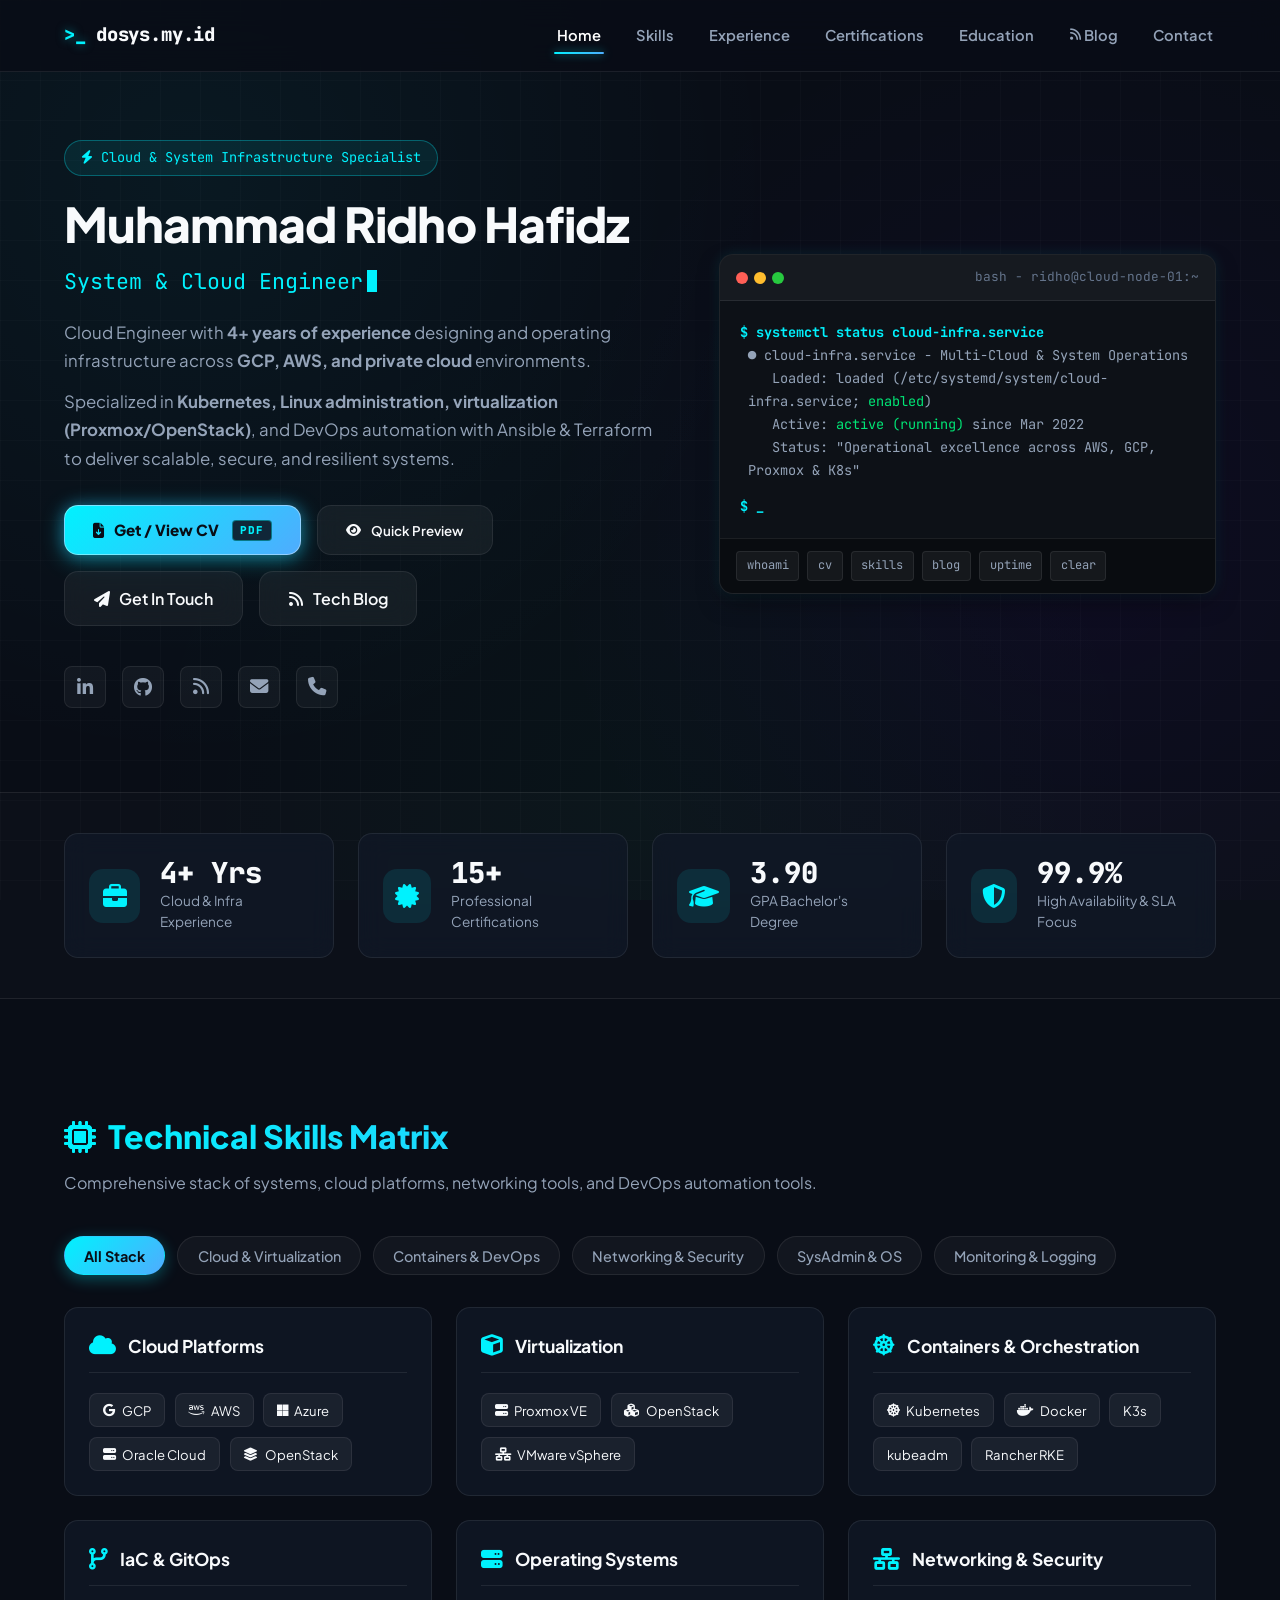
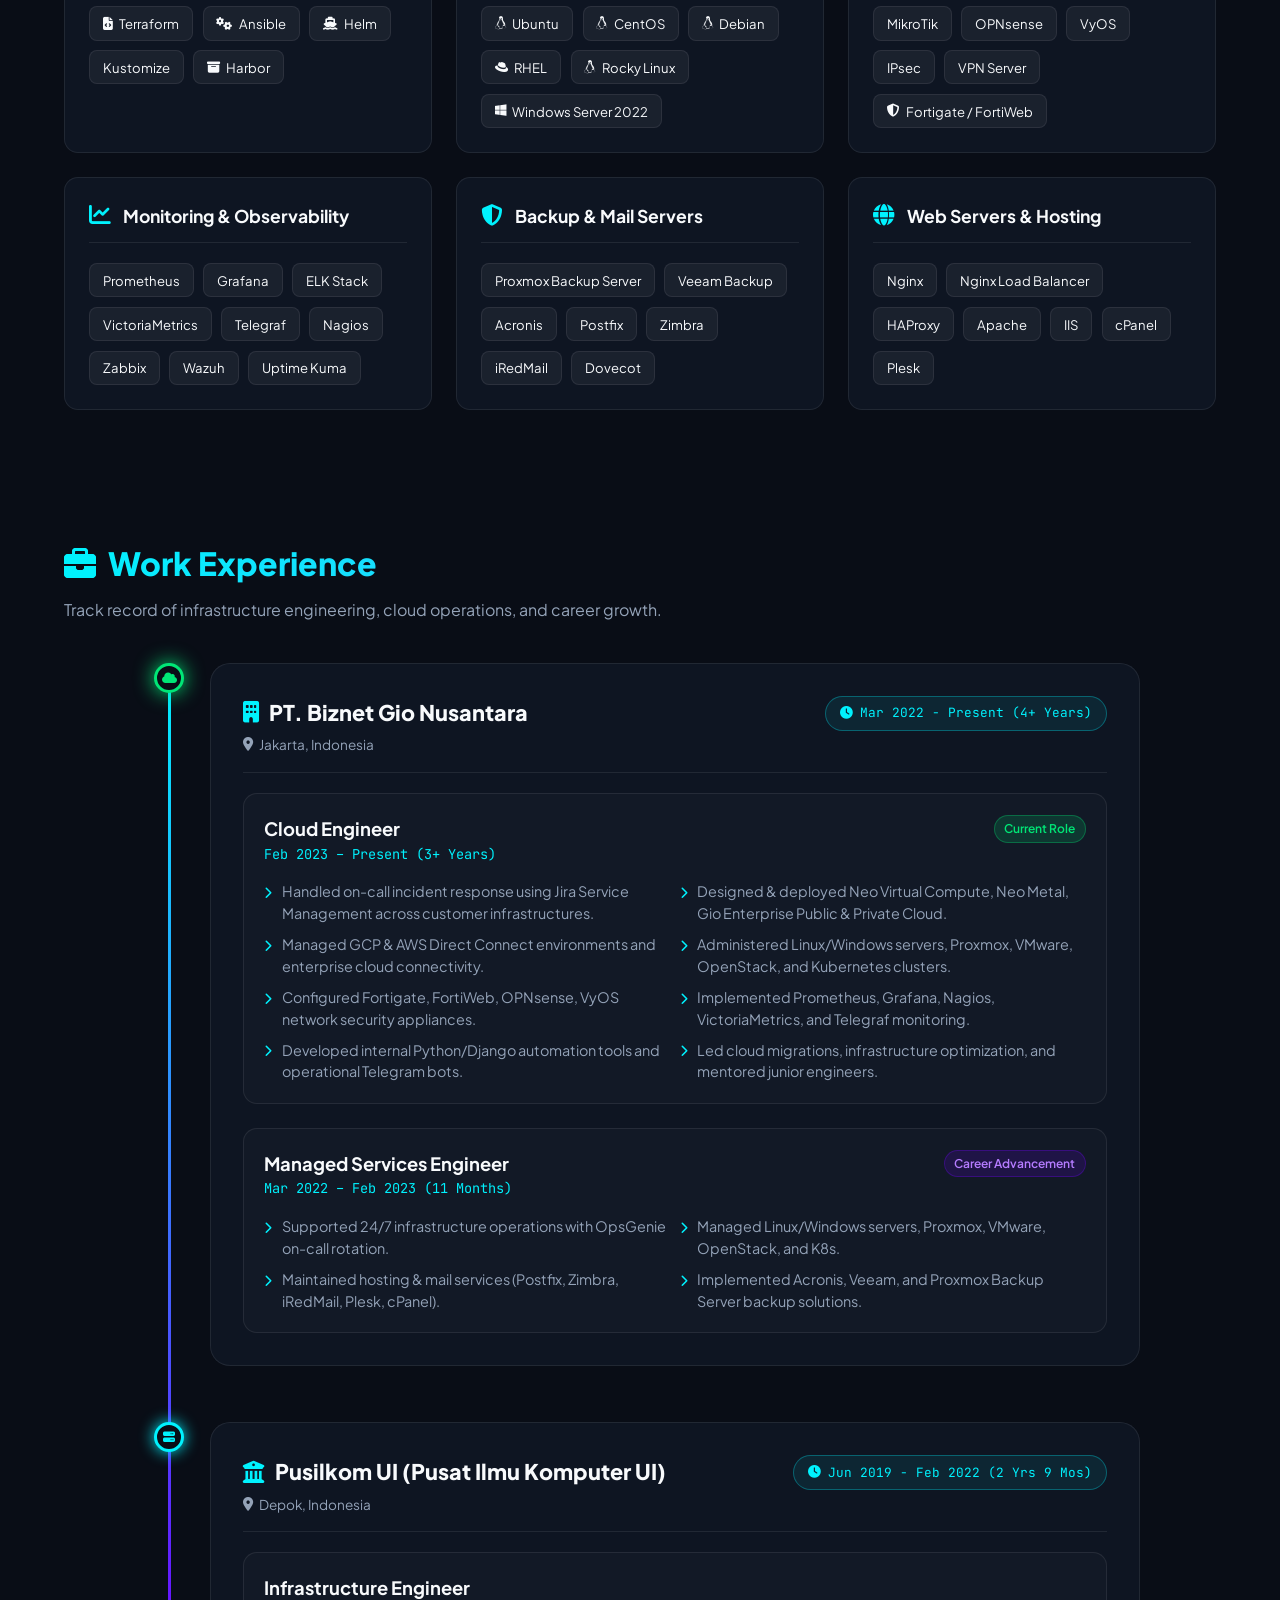
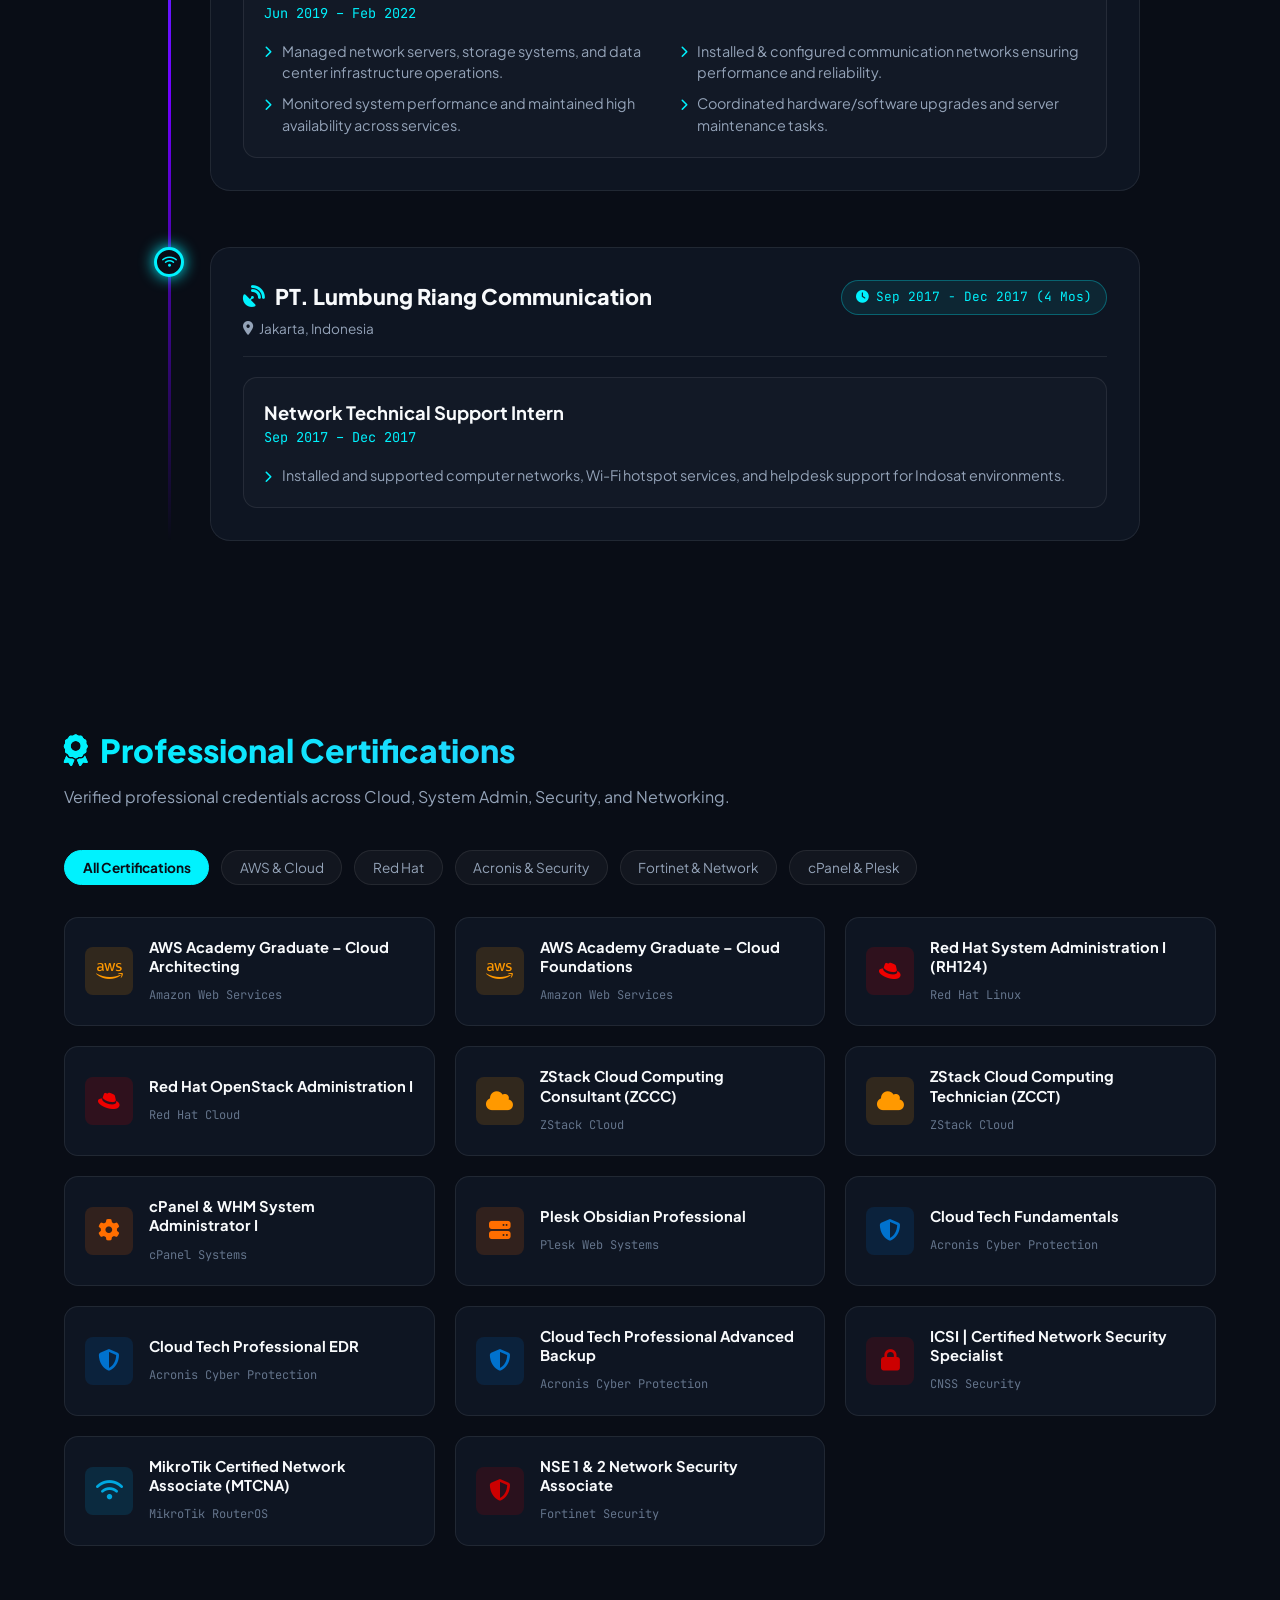
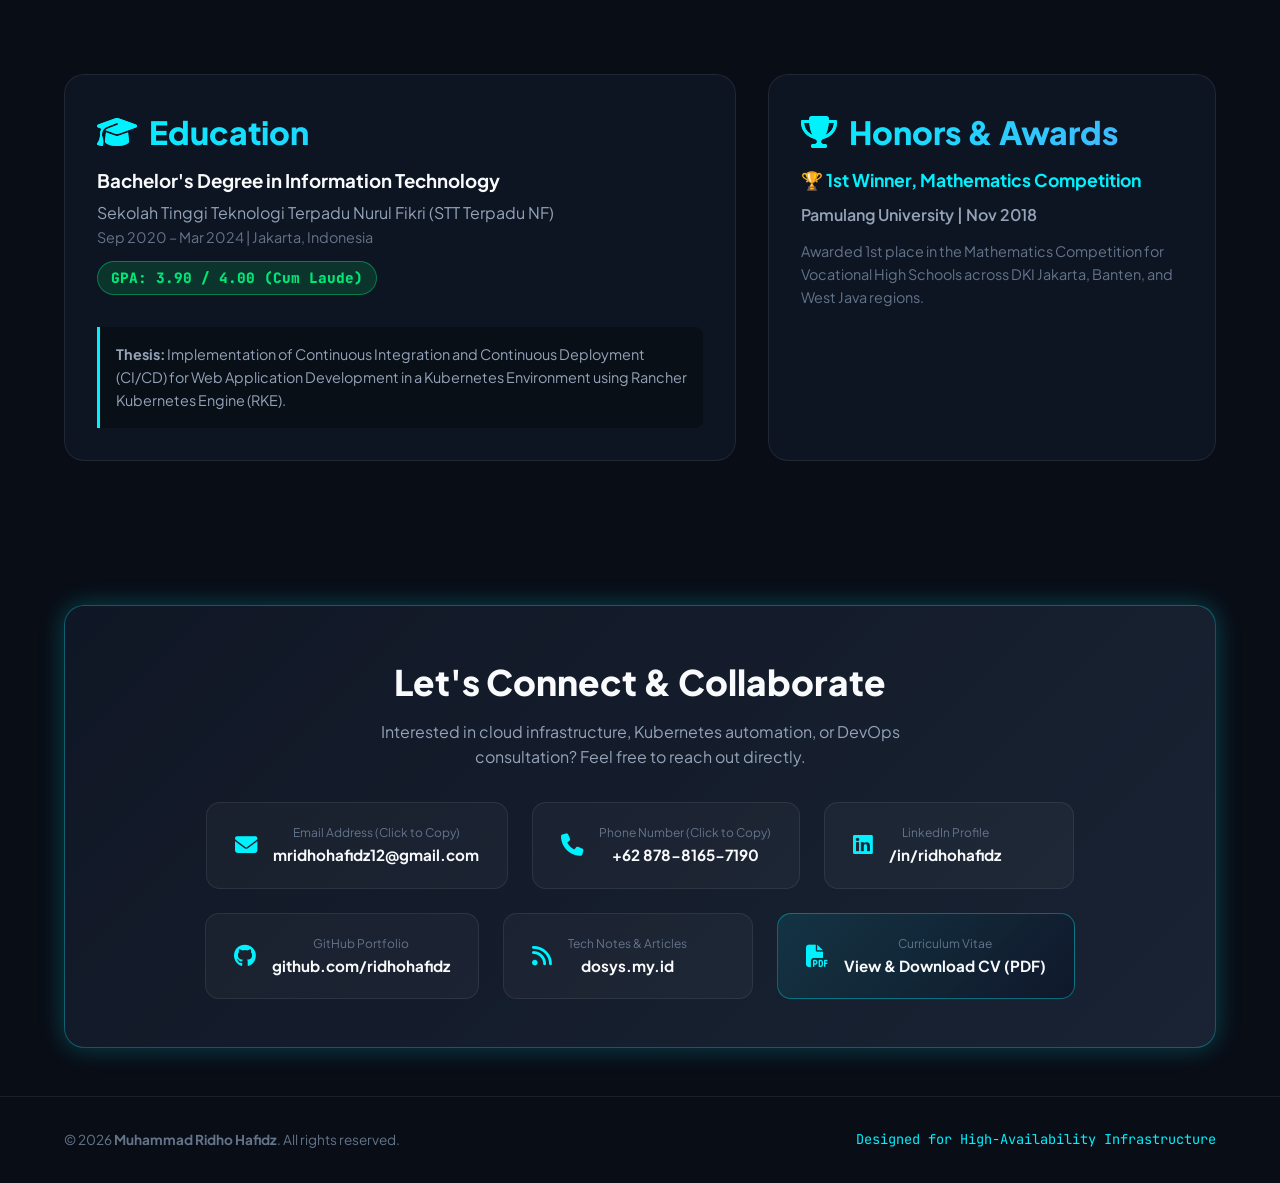
==== commit 29c10f18: "feat(portfolio): update professional summary and optimize mobile UI/UX navigation" ====
--- a/index.html
+++ b/index.html
@@ -24,8 +24,8 @@
     
     <!-- External Icons & CSS -->
     <link rel="stylesheet" href="https://cdnjs.cloudflare.com/ajax/libs/font-awesome/6.4.0/css/all.min.css">
-    <link rel="stylesheet" href="assets/css/style.css?v=3.3">
-    <link rel="stylesheet" href="assets/css/mobile.css?v=3.3">
+    <link rel="stylesheet" href="assets/css/style.css?v=3.5">
+    <link rel="stylesheet" href="assets/css/mobile.css?v=3.5">
 </head>
 <body>
 
@@ -35,24 +35,90 @@
             <a href="#hero" class="brand-logo">
                 <span class="prompt">&gt;_</span> dosys.my.id
             </a>
-            
-            <div class="nav-menu-wrapper">
-                <nav class="nav-menu">
-                    <a href="#hero" class="nav-link active">Home</a>
-                    <a href="#skills" class="nav-link">Skills</a>
-                    <a href="#experience" class="nav-link">Experience</a>
-                    <a href="#certifications" class="nav-link">Certifications</a>
-                    <a href="#education" class="nav-link">Education</a>
-                    <a href="https://dosys.my.id" target="_blank" rel="noopener" class="nav-link"><i class="fas fa-rss" style="font-size: 0.8rem; margin-right: 3px;"></i> Blog</a>
-                    <a href="#contact" class="nav-link">Contact</a>
-                </nav>
-            </div>
-
-            <button class="mobile-nav-toggle" aria-label="Toggle Navigation">
+
+            <!-- Desktop Navigation Menu -->
+            <nav class="desktop-nav">
+                <a href="#hero" class="nav-link active">Home</a>
+                <a href="#skills" class="nav-link">Skills</a>
+                <a href="#experience" class="nav-link">Experience</a>
+                <a href="#certifications" class="nav-link">Certifications</a>
+                <a href="#education" class="nav-link">Education</a>
+                <a href="https://dosys.my.id" target="_blank" rel="noopener" class="nav-link"><i class="fas fa-rss" style="font-size: 0.8rem; margin-right: 3px;"></i> Blog</a>
+                <a href="#contact" class="nav-link">Contact</a>
+            </nav>
+
+            <!-- Mobile Hamburger Toggle Button -->
+            <button class="mobile-nav-toggle" id="mobileNavToggle" aria-label="Open Navigation Menu">
                 <i class="fas fa-bars"></i>
             </button>
         </div>
     </header>
+
+    <!-- Mobile Navigation Backdrop Overlay -->
+    <div class="nav-backdrop" id="navBackdrop" aria-hidden="true"></div>
+
+    <!-- Mobile Navigation Off-Canvas Drawer -->
+    <aside class="mobile-drawer" id="mobileDrawer" aria-hidden="true">
+        <div class="drawer-header">
+            <div class="brand-logo">
+                <span class="prompt">&gt;_</span> dosys.my.id
+            </div>
+            <button class="drawer-close-btn" id="closeDrawerBtn" aria-label="Close Navigation Menu">
+                <i class="fas fa-xmark"></i>
+            </button>
+        </div>
+
+        <nav class="drawer-links">
+            <a href="#hero" class="drawer-link active">
+                <span class="drawer-link-icon"><i class="fas fa-house"></i></span>
+                <span class="drawer-link-text">Home</span>
+                <i class="fas fa-chevron-right drawer-arrow"></i>
+            </a>
+            <a href="#skills" class="drawer-link">
+                <span class="drawer-link-icon"><i class="fas fa-microchip"></i></span>
+                <span class="drawer-link-text">Technical Skills</span>
+                <i class="fas fa-chevron-right drawer-arrow"></i>
+            </a>
+            <a href="#experience" class="drawer-link">
+                <span class="drawer-link-icon"><i class="fas fa-briefcase"></i></span>
+                <span class="drawer-link-text">Work Experience</span>
+                <i class="fas fa-chevron-right drawer-arrow"></i>
+            </a>
+            <a href="#certifications" class="drawer-link">
+                <span class="drawer-link-icon"><i class="fas fa-certificate"></i></span>
+                <span class="drawer-link-text">Certifications</span>
+                <i class="fas fa-chevron-right drawer-arrow"></i>
+            </a>
+            <a href="#education" class="drawer-link">
+                <span class="drawer-link-icon"><i class="fas fa-graduation-cap"></i></span>
+                <span class="drawer-link-text">Education &amp; Honors</span>
+                <i class="fas fa-chevron-right drawer-arrow"></i>
+            </a>
+            <a href="https://dosys.my.id" target="_blank" rel="noopener" class="drawer-link">
+                <span class="drawer-link-icon"><i class="fas fa-rss"></i></span>
+                <span class="drawer-link-text">Tech Blog</span>
+                <i class="fas fa-arrow-up-right-from-square drawer-arrow"></i>
+            </a>
+            <a href="#contact" class="drawer-link">
+                <span class="drawer-link-icon"><i class="fas fa-paper-plane"></i></span>
+                <span class="drawer-link-text">Contact Me</span>
+                <i class="fas fa-chevron-right drawer-arrow"></i>
+            </a>
+        </nav>
+
+        <div class="drawer-footer">
+            <a href="cv.html" target="_blank" class="drawer-cv-btn">
+                <i class="fas fa-file-arrow-down"></i>
+                <span>Get / View CV (PDF)</span>
+            </a>
+            <div class="drawer-socials">
+                <a href="https://linkedin.com/in/ridhohafidz" target="_blank" rel="noopener" class="drawer-social-icon" title="LinkedIn"><i class="fab fa-linkedin-in"></i></a>
+                <a href="https://github.com/ridhohafidz" target="_blank" rel="noopener" class="drawer-social-icon" title="GitHub"><i class="fab fa-github"></i></a>
+                <a href="mailto:mridhohafidz12@gmail.com" class="drawer-social-icon" title="Email"><i class="fas fa-envelope"></i></a>
+                <a href="tel:+6287881657190" class="drawer-social-icon" title="Phone"><i class="fas fa-phone"></i></a>
+            </div>
+        </div>
+    </aside>
 
     <!-- 2. HERO SECTION WITH CLI TERMINAL WIDGET -->
     <section id="hero" class="hero-section">
@@ -68,9 +134,10 @@
                         <span>System &amp; Cloud Engineer</span>
                         <span class="typed-cursor"></span>
                     </div>
-                    <p class="hero-description">
-                        Passionate System &amp; Cloud Engineer with 4+ years of hands-on experience designing, deploying, and operating high-availability cloud platforms, Kubernetes clusters, virtualized infrastructures, and automated monitoring systems.
-                    </p>
+                    <div class="hero-description">
+                        <p>Cloud Engineer with <strong>4+ years of experience</strong> designing and operating infrastructure across <strong>GCP, AWS, and private cloud</strong> environments.</p>
+                        <p>Specialized in <strong>Kubernetes, Linux administration, virtualization (Proxmox/OpenStack)</strong>, and DevOps automation with Ansible &amp; Terraform to deliver scalable, secure, and resilient systems.</p>
+                    </div>
 
                     <div class="hero-actions">
                         <a href="cv.html" target="_blank" class="btn-cv-glow" id="heroGetCvBtn">
@@ -749,6 +816,6 @@
     </button>
 
     <!-- JS -->
-    <script src="assets/js/script.js?v=3.3"></script>
+    <script src="assets/js/script.js?v=3.5"></script>
 </body>
 </html>
--- a/assets/css/style.css
+++ b/assets/css/style.css
@@ -213,10 +213,16 @@
   color: var(--accent-cyan);
 }
 
-.nav-menu {
+.desktop-nav {
   display: flex;
   align-items: center;
   gap: 1.8rem;
+}
+
+.mobile-drawer,
+.nav-backdrop,
+.mobile-nav-toggle {
+  display: none;
 }
 
 .nav-link {
@@ -228,6 +234,8 @@
   text-decoration: none;
   transition: all 0.25s ease;
   font-family: var(--font-sans);
+  display: inline-flex;
+  align-items: center;
 }
 
 .nav-link:hover, .nav-link.active {
@@ -252,13 +260,18 @@
 }
 
 .mobile-nav-toggle {
-  display: none;
-  font-size: 1.4rem;
+  font-size: 1.25rem;
   color: var(--text-primary);
-  background: transparent;
-  border: none;
+  background: rgba(255, 255, 255, 0.05);
+  border: 1px solid var(--border-color);
+  border-radius: var(--radius-sm);
   cursor: pointer;
-  padding: 0.4rem;
+  padding: 0.5rem;
+  width: 42px;
+  height: 42px;
+  align-items: center;
+  justify-content: center;
+  transition: var(--transition);
 }
 
 /* --------------------------------------------------------------------------
@@ -330,6 +343,14 @@
   font-size: 1.05rem;
   margin-bottom: 2rem;
   line-height: 1.7;
+}
+
+.hero-description p {
+  margin-bottom: 0.75rem;
+}
+
+.hero-description p:last-child {
+  margin-bottom: 0;
 }
 
 .hero-actions {
--- a/assets/css/mobile.css
+++ b/assets/css/mobile.css
@@ -1,8 +1,11 @@
 /* ==========================================================================
    MUHAMMAD RIDHO HAFIDZ - SYSTEM & CLOUD ENGINEER PORTFOLIO
-   Responsive & Mobile Overrides (Optimized Touch & Viewports)
+   Comprehensive Mobile & Responsive Overrides (Optimized Touch & Viewports)
    ========================================================================== */
 
+/* --------------------------------------------------------------------------
+   1. TABLETS & SMALL DESKTOPS (<= 992px)
+   -------------------------------------------------------------------------- */
 @media (max-width: 992px) {
   .hero-grid {
     grid-template-columns: 1fr;
@@ -10,11 +13,12 @@
   }
   
   .hero-title {
-    font-size: 2.3rem;
+    font-size: 2.4rem;
   }
 
   .edu-grid {
     grid-template-columns: 1fr;
+    gap: 1.5rem;
   }
 
   .timeline::before {
@@ -30,52 +34,543 @@
   }
 }
 
+/* --------------------------------------------------------------------------
+   2. MOBILE SMARTPHONES & TABLETS (<= 768px)
+   -------------------------------------------------------------------------- */
 @media (max-width: 768px) {
+  /* Prevent horizontal scroll globally */
+  html, body {
+    overflow-x: hidden;
+    width: 100%;
+    max-width: 100vw;
+  }
+
+  body.nav-open {
+    overflow: hidden !important;
+  }
+
+  .container {
+    padding: 0 1.25rem;
+  }
+
+  /* Header & Navigation */
+  .header-nav {
+    height: 64px;
+    z-index: 100;
+  }
+
+  .brand-logo {
+    font-size: 1.05rem;
+    gap: 0.5rem;
+  }
+
+  .desktop-nav {
+    display: none !important;
+  }
+
   .mobile-nav-toggle {
-    display: block;
-  }
-
-  .nav-menu {
+    display: flex !important;
+  }
+
+  /* ------------------------------------------------------------------------
+     MOBILE DRAWER BACKDROP (Z-INDEX: 9998)
+     ------------------------------------------------------------------------ */
+  .nav-backdrop {
+    display: block !important;
     position: fixed;
-    top: 70px;
-    right: -100%;
-    width: 80%;
-    max-width: 320px;
-    height: calc(100vh - 70px);
-    background: rgba(13, 17, 23, 0.98);
-    backdrop-filter: blur(15px);
-    -webkit-backdrop-filter: blur(15px);
-    border-left: 1px solid var(--border-glow);
+    top: 0;
+    left: 0;
+    width: 100vw;
+    height: 100vh;
+    background: rgba(3, 7, 18, 0.72);
+    backdrop-filter: blur(6px);
+    -webkit-backdrop-filter: blur(6px);
+    z-index: 9998;
+    opacity: 0;
+    visibility: hidden;
+    transition: opacity 0.3s cubic-bezier(0.16, 1, 0.3, 1), visibility 0.3s;
+    pointer-events: none;
+  }
+
+  .nav-backdrop.active {
+    opacity: 1;
+    visibility: visible;
+    pointer-events: auto;
+  }
+
+  /* ------------------------------------------------------------------------
+     MOBILE DRAWER CONTAINER (Z-INDEX: 9999) - HIGH VISIBILITY & CONTRAST
+     ------------------------------------------------------------------------ */
+  .mobile-drawer {
+    display: flex !important;
+    flex-direction: column;
+    justify-content: space-between;
+    position: fixed;
+    top: 0;
+    right: 0;
+    width: 300px;
+    max-width: 86vw;
+    height: 100vh;
+    height: 100dvh;
+    background: #0b111c !important; /* Solid dark theme for crisp contrast */
+    border-left: 1px solid rgba(0, 242, 254, 0.35);
+    box-shadow: -15px 0 45px rgba(0, 0, 0, 0.9);
+    padding: 1.25rem 1.25rem 1.5rem;
+    transform: translateX(105%);
+    transition: transform 0.32s cubic-bezier(0.16, 1, 0.3, 1);
+    z-index: 9999;
+    overflow-y: auto;
+  }
+
+  .mobile-drawer.active {
+    transform: translateX(0);
+  }
+
+  /* Drawer Top Bar */
+  .drawer-header {
+    display: flex;
+    align-items: center;
+    justify-content: space-between;
+    padding-bottom: 1rem;
+    border-bottom: 1px solid rgba(255, 255, 255, 0.08);
+  }
+
+  .drawer-header .brand-logo {
+    font-size: 1.05rem;
+  }
+
+  .drawer-close-btn {
+    width: 38px;
+    height: 38px;
+    border-radius: 8px;
+    background: rgba(255, 255, 255, 0.06);
+    border: 1px solid rgba(255, 255, 255, 0.12);
+    color: #cbd5e1;
+    display: flex;
+    align-items: center;
+    justify-content: center;
+    font-size: 1.15rem;
+    cursor: pointer;
+    transition: all 0.2s ease;
+  }
+
+  .drawer-close-btn:hover,
+  .drawer-close-btn:active {
+    background: rgba(255, 95, 86, 0.25);
+    border-color: #ff5f56;
+    color: #ff5f56;
+  }
+
+  /* Drawer Links */
+  .drawer-links {
+    display: flex;
+    flex-direction: column;
+    gap: 0.45rem;
+    margin: 1.25rem 0;
+    flex: 1;
+  }
+
+  .drawer-link {
+    display: flex;
+    align-items: center;
+    gap: 0.85rem;
+    padding: 0.75rem 0.9rem;
+    border-radius: 10px;
+    background: rgba(255, 255, 255, 0.03);
+    border: 1px solid rgba(255, 255, 255, 0.05);
+    color: #cbd5e1;
+    text-decoration: none;
+    font-size: 0.92rem;
+    font-weight: 600;
+    transition: all 0.2s ease;
+  }
+
+  .drawer-link-icon {
+    width: 34px;
+    height: 34px;
+    border-radius: 8px;
+    background: rgba(0, 242, 254, 0.1);
+    color: #00f2fe;
+    display: flex;
+    align-items: center;
+    justify-content: center;
+    font-size: 0.95rem;
+    transition: all 0.2s ease;
+  }
+
+  .drawer-link-text {
+    flex: 1;
+    color: inherit;
+  }
+
+  .drawer-arrow {
+    font-size: 0.75rem;
+    color: #64748b;
+    transition: transform 0.2s ease, color 0.2s ease;
+  }
+
+  .drawer-link:hover,
+  .drawer-link.active {
+    background: rgba(0, 242, 254, 0.12);
+    border-color: rgba(0, 242, 254, 0.4);
+    color: #ffffff;
+    box-shadow: 0 4px 15px rgba(0, 242, 254, 0.15);
+  }
+
+  .drawer-link.active .drawer-link-icon,
+  .drawer-link:hover .drawer-link-icon {
+    background: #00f2fe;
+    color: #090d16;
+    box-shadow: 0 0 12px rgba(0, 242, 254, 0.6);
+  }
+
+  .drawer-link:hover .drawer-arrow,
+  .drawer-link.active .drawer-arrow {
+    color: #00f2fe;
+    transform: translateX(3px);
+  }
+
+  /* Drawer Footer */
+  .drawer-footer {
+    padding-top: 1rem;
+    border-top: 1px solid rgba(255, 255, 255, 0.08);
+    display: flex;
+    flex-direction: column;
+    gap: 0.85rem;
+  }
+
+  .drawer-cv-btn {
+    display: flex;
+    align-items: center;
+    justify-content: center;
+    gap: 0.55rem;
+    padding: 0.8rem 1rem;
+    background: var(--grad-primary);
+    color: #090d16;
+    font-weight: 800;
+    font-size: 0.92rem;
+    border-radius: 10px;
+    text-decoration: none;
+    box-shadow: 0 4px 18px rgba(0, 242, 254, 0.4);
+  }
+
+  .drawer-socials {
+    display: flex;
+    align-items: center;
+    justify-content: center;
+    gap: 0.75rem;
+  }
+
+  .drawer-social-icon {
+    width: 38px;
+    height: 38px;
+    border-radius: 50%;
+    background: rgba(255, 255, 255, 0.05);
+    border: 1px solid rgba(255, 255, 255, 0.1);
+    color: #94a3b8;
+    display: flex;
+    align-items: center;
+    justify-content: center;
+    font-size: 0.95rem;
+    text-decoration: none;
+    transition: all 0.2s ease;
+  }
+
+  .drawer-social-icon:hover {
+    background: rgba(0, 242, 254, 0.15);
+    border-color: #00f2fe;
+    color: #00f2fe;
+  }
+
+  /* Hero Section */
+  .hero-section {
+    padding-top: 2rem;
+    padding-bottom: 3rem;
+    min-height: auto;
+  }
+
+  .hero-title {
+    font-size: clamp(1.85rem, 7.5vw, 2.4rem);
+    letter-spacing: -0.01em;
+    line-height: 1.2;
+    margin-bottom: 0.5rem;
+  }
+
+  .hero-subtitle {
+    font-size: 1.05rem;
+    min-height: 1.8rem;
+    margin-bottom: 1rem;
+  }
+
+  .hero-description {
+    font-size: 0.95rem;
+    line-height: 1.65;
+    margin-bottom: 1.5rem;
+  }
+
+  .hero-actions {
+    display: grid;
+    grid-template-columns: 1fr 1fr;
+    gap: 0.75rem;
+    width: 100%;
+    margin-bottom: 1.75rem;
+  }
+
+  .hero-actions .btn-cv-glow {
+    grid-column: span 2;
+    padding: 0.85rem 1rem;
+  }
+
+  .btn-primary, .btn-secondary {
+    padding: 0.75rem 0.75rem;
+    font-size: 0.88rem;
+    justify-content: center;
+  }
+
+  .social-links {
+    justify-content: flex-start;
+    gap: 0.65rem;
+  }
+
+  .social-icon {
+    width: 42px;
+    height: 42px;
+    font-size: 1.05rem;
+  }
+
+  /* CLI Terminal Card */
+  .terminal-card {
+    border-radius: var(--radius-md);
+  }
+
+  .terminal-header {
+    padding: 0.6rem 0.85rem;
+  }
+
+  .terminal-title {
+    font-size: 0.72rem;
+  }
+
+  .terminal-body {
+    padding: 0.85rem 1rem;
+    font-size: 0.78rem;
+    line-height: 1.6;
+    max-height: 290px;
+    word-break: break-word;
+    overflow-x: hidden;
+  }
+
+  .terminal-chips {
+    padding: 0.6rem 0.85rem;
+    gap: 0.35rem;
+  }
+
+  .t-chip {
+    padding: 0.25rem 0.55rem;
+    font-size: 0.72rem;
+  }
+
+  /* Stats Section - Balanced 2x2 Grid */
+  .stats-section {
+    padding: 2rem 0;
+    margin-bottom: 2.5rem;
+  }
+
+  .stats-grid {
+    grid-template-columns: repeat(2, 1fr);
+    gap: 0.75rem;
+  }
+
+  .stat-card {
+    padding: 1rem 0.85rem;
+    gap: 0.75rem;
+    border-radius: var(--radius-md);
+  }
+
+  .stat-icon {
+    width: 42px;
+    height: 42px;
+    min-width: 42px;
+    font-size: 1.15rem;
+  }
+
+  .stat-number {
+    font-size: 1.35rem;
+  }
+
+  .stat-label {
+    font-size: 0.74rem;
+    line-height: 1.3;
+  }
+
+  /* Skills Section */
+  .skills-section {
+    padding: 3rem 0;
+  }
+
+  .skill-tabs {
+    flex-wrap: nowrap;
+    overflow-x: auto;
+    -webkit-overflow-scrolling: touch;
+    padding-bottom: 0.5rem;
+    gap: 0.5rem;
+    scrollbar-width: none;
+  }
+
+  .skill-tabs::-webkit-scrollbar {
+    display: none;
+  }
+
+  .skill-tab {
+    padding: 0.45rem 0.95rem;
+    font-size: 0.82rem;
+    white-space: nowrap;
+  }
+
+  .skills-grid {
+    grid-template-columns: 1fr;
+    gap: 1rem;
+  }
+
+  .skill-card {
+    padding: 1.25rem;
+  }
+
+  /* Work Experience Section */
+  .experience-section {
+    padding: 3rem 0;
+  }
+
+  .timeline::before {
+    left: 13px;
+    width: 2px;
+  }
+
+  .timeline-marker {
+    left: 0;
+    width: 28px;
+    height: 28px;
+    font-size: 0.68rem;
+  }
+
+  .timeline-item {
+    padding-left: 40px;
+    margin-bottom: 2.25rem;
+  }
+
+  .experience-card {
+    padding: 1.25rem;
+    border-radius: var(--radius-md);
+  }
+
+  .exp-header {
     flex-direction: column;
     align-items: flex-start;
-    padding: 2.5rem 2rem;
-    gap: 1.5rem;
-    transition: right 0.3s ease;
-    box-shadow: -10px 0 30px rgba(0, 0, 0, 0.7);
-  }
-
-  .nav-menu.active {
-    right: 0;
-  }
-
-  .hero-title {
-    font-size: 2rem;
-  }
-
-  .hero-subtitle {
-    font-size: 1.1rem;
-  }
-
-  .hero-actions {
+    gap: 0.6rem;
+  }
+
+  .exp-company {
+    font-size: 1.15rem;
+  }
+
+  .role-title {
+    font-size: 1.05rem;
     flex-direction: column;
+    align-items: flex-start;
+    gap: 0.35rem;
+  }
+
+  .duties-list {
+    grid-template-columns: 1fr;
+    gap: 0.55rem;
+  }
+
+  .duty-item {
+    font-size: 0.85rem;
+  }
+
+  /* Certifications Section */
+  .cert-section {
+    padding: 3rem 0;
+  }
+
+  .cert-filter {
+    flex-wrap: nowrap;
+    overflow-x: auto;
+    -webkit-overflow-scrolling: touch;
+    padding-bottom: 0.5rem;
+    gap: 0.5rem;
+    scrollbar-width: none;
+  }
+
+  .cert-filter::-webkit-scrollbar {
+    display: none;
+  }
+
+  .cert-filter-btn {
+    padding: 0.45rem 0.9rem;
+    font-size: 0.8rem;
+    white-space: nowrap;
+  }
+
+  .cert-grid {
+    grid-template-columns: 1fr;
+    gap: 0.75rem;
+  }
+
+  .cert-card {
+    padding: 1rem;
+    gap: 0.85rem;
+  }
+
+  .cert-icon {
+    width: 42px;
+    height: 42px;
+    min-width: 42px;
+    font-size: 1.2rem;
+  }
+
+  .cert-info h4 {
+    font-size: 0.88rem;
+  }
+
+  /* Education Section */
+  .edu-awards-section {
+    padding: 3rem 0;
+  }
+
+  .edu-card, .award-card {
+    padding: 1.25rem;
+  }
+
+  /* Contact Section & Footer */
+  .contact-section {
+    padding: 3.5rem 0 2.5rem;
+  }
+
+  .contact-box {
+    padding: 2rem 1.25rem;
+    border-radius: var(--radius-md);
+  }
+
+  .contact-grid {
+    flex-direction: column;
+    gap: 0.75rem;
+  }
+
+  .contact-card {
     width: 100%;
-  }
-
-  .btn-primary, .btn-secondary, .btn-cv-glow {
-    width: 100%;
-    justify-content: center;
-  }
-
+    min-width: 0;
+    padding: 1rem 1.25rem;
+  }
+
+  .footer-container {
+    flex-direction: column;
+    text-align: center;
+    gap: 0.6rem;
+  }
+
+  /* CV Preview Modal */
   .cv-modal-backdrop {
     padding: 0.5rem;
   }
@@ -86,9 +581,9 @@
   }
 
   .cv-modal-header {
-    padding: 0.75rem 1rem;
+    padding: 0.65rem 0.85rem;
     flex-wrap: wrap;
-    gap: 0.75rem;
+    gap: 0.5rem;
   }
 
   .cv-modal-sub {
@@ -98,30 +593,57 @@
   .cv-modal-ctrls {
     margin-left: auto;
   }
-
-  .cv-modal-btn span {
-    display: inline-block;
-  }
-
-  .duties-list {
+}
+
+/* --------------------------------------------------------------------------
+   3. EXTRA COMPACT SMARTPHONES (<= 420px)
+   -------------------------------------------------------------------------- */
+@media (max-width: 420px) {
+  .container {
+    padding: 0 1rem;
+  }
+
+  .hero-badge {
+    font-size: 0.72rem;
+    padding: 0.3rem 0.65rem;
+    max-width: 100%;
+    white-space: normal;
+    text-align: center;
+  }
+
+  .hero-actions {
     grid-template-columns: 1fr;
   }
 
-  .contact-box {
-    padding: 2rem 1rem;
-  }
-
-  .contact-card {
-    width: 100%;
-  }
-
-  .footer-container {
-    flex-direction: column;
-    text-align: center;
-  }
-}
-
-@media (max-width: 540px) {
+  .hero-actions .btn-cv-glow {
+    grid-column: span 1;
+  }
+
+  .stats-grid {
+    grid-template-columns: 1fr 1fr;
+    gap: 0.6rem;
+  }
+
+  .stat-card {
+    padding: 0.75rem;
+    gap: 0.6rem;
+  }
+
+  .stat-icon {
+    width: 38px;
+    height: 38px;
+    min-width: 38px;
+    font-size: 1rem;
+  }
+
+  .stat-number {
+    font-size: 1.2rem;
+  }
+
+  .section-title {
+    font-size: 1.5rem;
+  }
+
   .cv-modal-btn span {
     display: none;
   }
@@ -129,20 +651,11 @@
   .cv-modal-btn {
     padding: 0.45rem 0.65rem;
   }
+
+  .back-to-top {
+    bottom: 20px;
+    left: 20px;
+    width: 40px;
+    height: 40px;
+  }
 }
-
-@media (max-width: 480px) {
-  .hero-badge {
-    font-size: 0.75rem;
-  }
-
-  .section-title {
-    font-size: 1.6rem;
-  }
-
-  .stat-card {
-    flex-direction: column;
-    text-align: center;
-  }
-}
-
